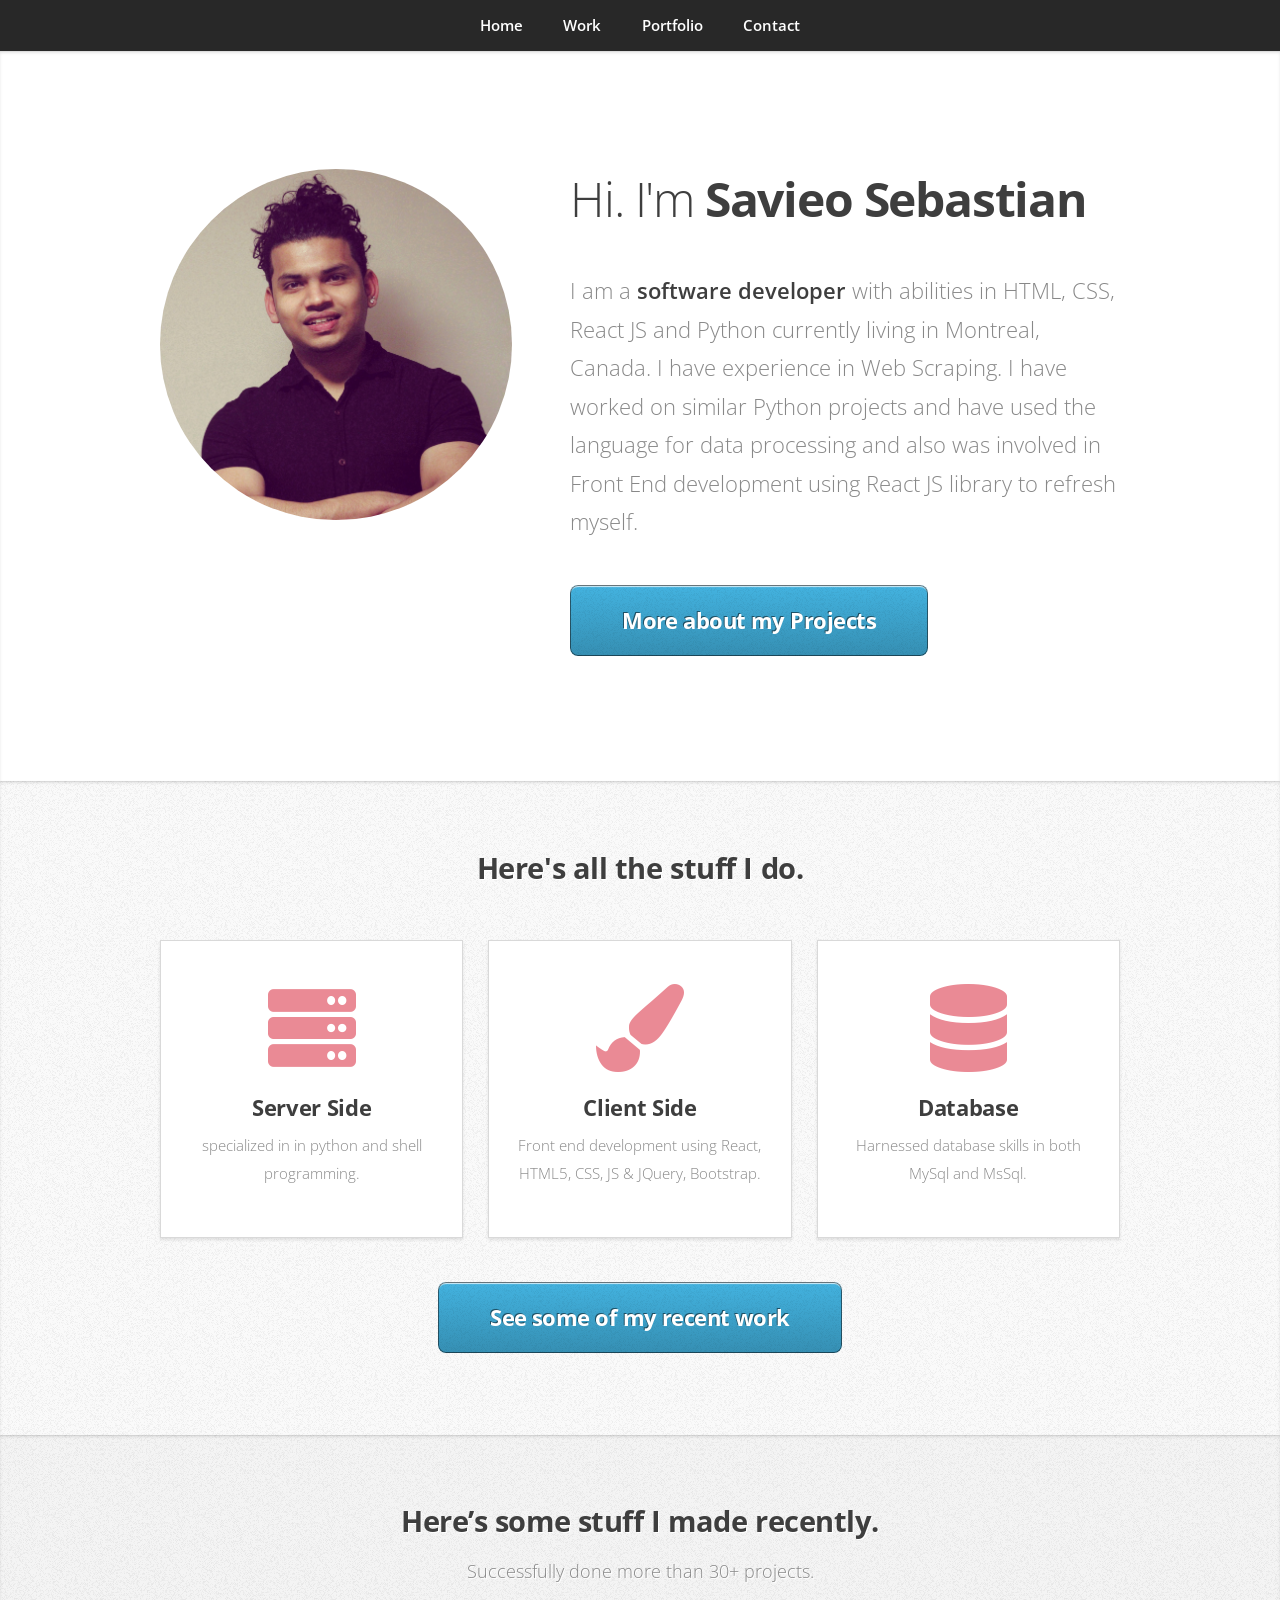
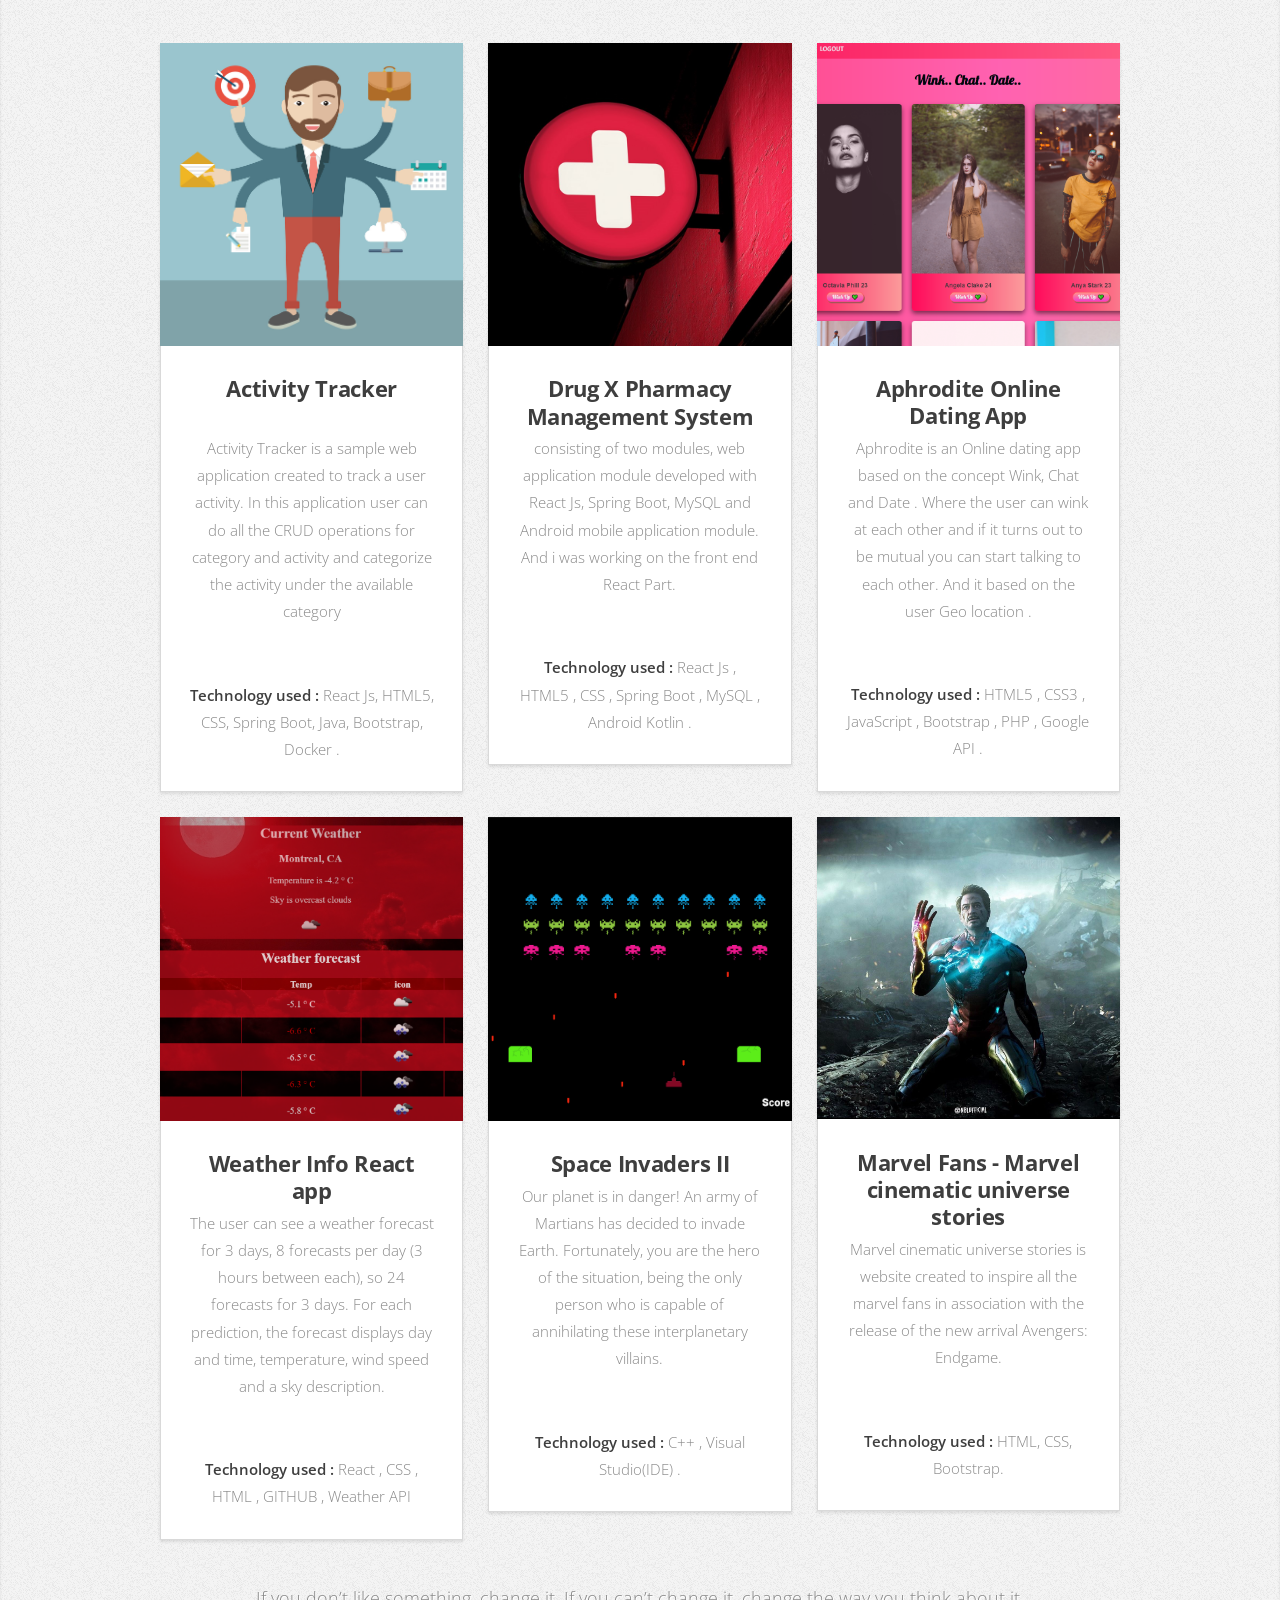
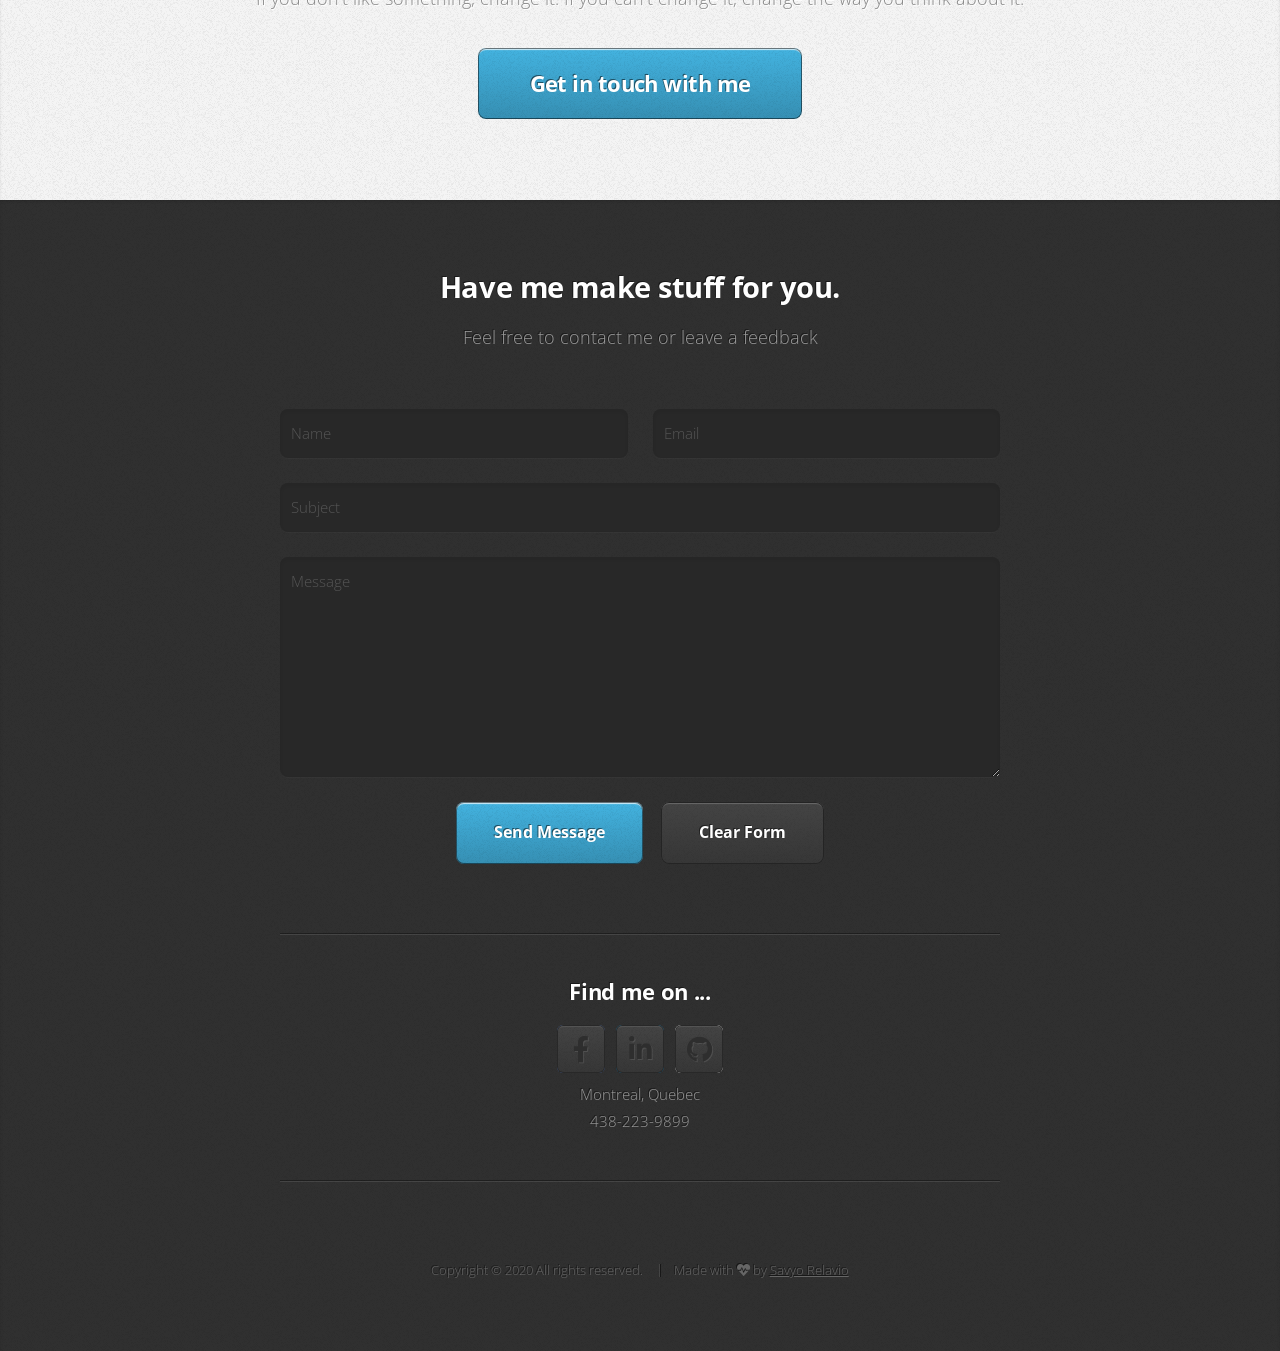
==== index.html @ 36ba7f73 "updated git urls" ====
<!DOCTYPE HTML>
<!--
	Miniport by HTML5 UP
	html5up.net | @ajlkn
	Free for personal and commercial use under the CCA 3.0 license (html5up.net/license)
-->
<html>

<head>
	<title>Savieo Sebastian</title>
	<meta charset="utf-8" />
	<meta name="viewport" content="width=device-width, initial-scale=1, user-scalable=no" />
	<link rel="stylesheet" href="assets/css/main.css" />
</head>

<body class="is-preload">

	<!-- Nav -->
	<nav id="nav">
		<ul class="container">
			<li><a href="#top">Home</a></li>
			<li><a href="#work">Work</a></li>
			<li><a href="#portfolio">Portfolio</a></li>
			<li><a href="#contact">Contact</a></li>
		</ul>
	</nav>

	<!-- Home -->
	<article id="top" class="wrapper style1">
		<div class="container">
			<div class="row">
				<div class="col-4 col-5-large col-12-medium">
					<span class="image fit"><img src="images/pic001.jpg" alt="" /></span>
				</div>
				<div class="col-8 col-7-large col-12-medium">
					<header>
						<h1>Hi. I'm <a href="https://www.linkedin.com/in/savieo-sebastian/"><strong>Savieo
									Sebastian</strong></a></h1>
					</header>
					<p>I am a <strong>software developer </strong>with abilities in HTML, CSS, React JS and Python
						currently living in Montreal, Canada.
						I have experience in Web Scraping. I have worked on similar Python projects and have used the
						language for data processing and also was involved in Front End development using React JS
						library to refresh myself.</p>
					<a href="#work" class="button large scrolly">More about my Projects</a>
				</div>
			</div>
		</div>
	</article>

	<!-- Work -->
	<article id="work" class="wrapper style2">
		<div class="container">
			<header>
				<h2>Here's all the stuff I do.</h2>
				<!-- <p>The secret of success is to know something that nobody else knows</p> -->
			</header>
			<div class="row aln-center">
				<div class="col-4 col-6-medium col-12-small">
					<section class="box style1">
						<span class="icon solid featured fa-server"></span>
						<h3>Server Side</h3>
						<p>specialized in in python and shell programming.</p>
					</section>
				</div>
				<div class="col-4 col-6-medium col-12-small">
					<section class="box style1">
						<span class="icon solid featured fa-paint-brush"></span>
						<h3>Client Side</h3>
						<p>Front end development using React, HTML5, CSS, JS & JQuery, Bootstrap.</p>
					</section>
				</div>
				<div class="col-4 col-6-medium col-12-small">
					<section class="box style1">
						<span class="icon solid featured fa-database"></span>
						<h3>Database</h3>
						<p>Harnessed database skills in both MySql and MsSql. </p>
					</section>
				</div>
			</div>
			<footer>
				<p></p>
				<a href="#portfolio" class="button large scrolly">See some of my recent work</a>
			</footer>
		</div>
	</article>

	<!-- Portfolio -->
	<article id="portfolio" class="wrapper style3">
		<div class="container">
			<header>
				<h2>Here’s some stuff I made recently.</h2>
				<p>Successfully done more than 30+ projects.</p>
			</header>
			<div class="row">
				<div class="col-4 col-6-medium col-12-small">
					<article class="box style2">
						<a href="https://github.com/savieo/Activity-Tracker" target="_blank" class="image featured"><img src="images/activity_tracker.jpg" alt="" /></a>
						<h3><a href="https://github.com/savieo/Activity-Tracker" target="_blank">Activity Tracker</a></h3><br>
						<p>Activity Tracker is a sample web application created to track a user activity. In this
							application user can do all the CRUD operations for category and activity and categorize the
							activity under the available category<br></p>
						<br>
						<strong>Technology used : </strong>React Js, HTML5, CSS, Spring Boot, Java, Bootstrap, Docker .<br>
						
					
					</article>
				</div>
				<div class="col-4 col-6-medium col-12-small">
					<article class="box style2">
						<a href="https://github.com/savieo/Drug-X-Pharmacy-Management-System"
							target="_blank" class="image featured"><img src="images/Home.jpg" alt="" /></a>
						<h3><a href="https://github.com/savieo/Drug-X-Pharmacy-Management-System"
								target="_blank">Drug X Pharmacy Management System</a></h3>
						<p>consisting of two modules, web application module developed with React Js, Spring Boot, MySQL
							and Android mobile application module. And i was working on the front end React Part.</p>
							<br>
						<strong>Technology used : </strong>React Js , HTML5 , CSS , Spring Boot , MySQL , Android Kotlin .
					</article>
				</div>
				<div class="col-4 col-6-medium col-12-small">
					<article class="box style2">
						<a href="https://github.com/savieo/Aphrodite-Online-Dating-App" target="_blank"
							class="image featured"><img src="images/aphrodite.PNG" alt="" /></a>
						<h3><a href="https://github.com/savieo/Aphrodite-Online-Dating-App"
								target="_blank">Aphrodite Online Dating App</a></h3>
						<p>Aphrodite is an Online dating app based on the concept Wink, Chat and Date . Where the user
							can wink at each other and if it turns out to be mutual you can start talking to each other.
							And it based on the user Geo location .</p>
							<br>
						<strong>Technology used : </strong> HTML5 , CSS3 , JavaScript , Bootstrap , PHP , Google API .
					</article>
				</div>
				<div class="col-4 col-6-medium col-12-small">
					<article class="box style2">
						<a href="https://github.com/savieo/Weather-Info-App-React" target="_blank" class="image featured"><img src="images/propic.png" alt="" /></a>
						<h3><a href="https://github.com/savieo/Weather-Info-App-React" target="_blank">Weather Info React app</a></h3>
						<p>The user can see a weather forecast for 3 days, 8 forecasts per day (3 hours between each),
							so 24 forecasts for 3 days. For each prediction, the forecast displays day and time,
							temperature, wind speed and a sky description.</p>
							<br>
						<strong>Technology used : </strong>React , CSS , HTML , GITHUB , Weather API
					</article>
				</div>
				<div class="col-4 col-6-medium col-12-small">
					<article class="box style2">
						<a href="https://github.com/savieo/Space_Invaders_2" target="_blank" class="image featured"><img
								src="images/SIShot.png" alt="" /></a>
						<h3><a href="https://github.com/savieo/Space_Invaders_2" target="_blank">Space Invaders II</a>
						</h3>
						<p>Our planet is in danger! An army of Martians has decided to invade Earth. Fortunately, you
							are the hero of the situation, being the only person who is capable of annihilating these
							interplanetary villains.</p>
							<br>
						<strong>Technology used : </strong>C++ , Visual Studio(IDE) .
					</article>
				</div>
				<div class="col-4 col-6-medium col-12-small">
					<article class="box style2">
						<a href="https://savieo.github.io/marvel_avengers_fanpage/" target="_blank" class="image featured"><img src="images/ironman.jpeg" alt="" /></a>
						<h3><a href="https://github.com/savieo/marvel_avengers_fanpage" target="_blank">Marvel Fans - Marvel cinematic universe stories</a></h3>
						<p>Marvel cinematic universe stories is website created to inspire all the marvel fans in
							association with the release of the new arrival Avengers: Endgame.</p>
							<br>
						<strong>Technology used : </strong>HTML, CSS, Bootstrap.
					</article>
				</div>
			</div>
			<footer>
				<p>If you don’t like something, change it. If you can’t change it, change the way you think about it.
				</p>
				<a href="#contact" class="button large scrolly">Get in touch with me</a>
			</footer>
		</div>
	</article>

	<!-- Contact -->
	<article id="contact" class="wrapper style4">
		<div class="container medium">
			<header>
				<h2>Have me make stuff for you.</h2>
				<p>Feel free to contact me or leave a feedback</p>
			</header>
			<div class="row">
				<div class="col-12">
					<form method="post" action="mailto:savieoseb@gmail.com">
						<div class="row">
							<div class="col-6 col-12-small">
								<input type="text" name="name" id="name" placeholder="Name" />
							</div>
							<div class="col-6 col-12-small">
								<input type="text" name="email" id="email" placeholder="Email" />
							</div>
							<div class="col-12">
								<input type="text" name="subject" id="subject" placeholder="Subject" />
							</div>
							<div class="col-12">
								<textarea name="message" id="message" placeholder="Message"></textarea>
							</div>
							<div class="col-12">
								<ul class="actions">
									<li><input type="submit" value="Send Message"  /></li>
									<li><input type="reset" value="Clear Form" class="alt" /></li>
								</ul>
							</div>
						</div>
					</form>
				</div>
				<div class="col-12">
					<hr />
					<h3>Find me on ...</h3>
					<ul class="social">

						<li><a href="https://www.facebook.com/manofsteel95" class="icon brands fa-facebook-f"><span
									class="label">Facebook</span></a></li>
						<li><a href="https://www.linkedin.com/in/savieo-sebastian/"
								class="icon brands fa-linkedin-in"><span class="label">LinkedIn</span></a></li>

						<li><a href="https://github.com/savieo" class="icon brands fa-github"><span
									class="label">Github</span></a></li>
						<!--
								<li><a href="#" class="icon solid fa-rss"><span>RSS</span></a></li>
								<li><a href="#" class="icon brands fa-instagram"><span>Instagram</span></a></li>
								<li><a href="#" class="icon brands fa-foursquare"><span>Foursquare</span></a></li>
								<li><a href="#" class="icon brands fa-skype"><span>Skype</span></a></li>
								<li><a href="#" class="icon brands fa-soundcloud"><span>Soundcloud</span></a></li>
								<li><a href="#" class="icon brands fa-youtube"><span>YouTube</span></a></li>
								<li><a href="#" class="icon brands fa-blogger"><span>Blogger</span></a></li>
								<li><a href="#" class="icon brands fa-flickr"><span>Flickr</span></a></li>
								<li><a href="#" class="icon brands fa-vimeo"><span>Vimeo</span></a></li>
								-->
					</ul>
					<p>Montreal, Quebec <br> 438-223-9899</p>
					<hr />
				</div>
			</div>
			<footer>
				<ul id="copyright">
					<li>Copyright &copy; 2020 All rights reserved.</li>
					<li>Made with <i class="fa fa-heartbeat" aria-hidden="true"></i> by <a
							href="https://www.facebook.com/manofsteel95/" target="_blank"> Savyo Relavio</a></li>
				</ul>
			</footer>
		</div>
	</article>

	<!-- Scripts -->
	<script src="assets/js/jquery.min.js"></script>
	<script src="assets/js/jquery.scrolly.min.js"></script>
	<script src="assets/js/browser.min.js"></script>
	<script src="assets/js/breakpoints.min.js"></script>
	<script src="assets/js/util.js"></script>
	<script src="assets/js/main.js"></script>

</body>

</html>
---- assets/css/main.css ----
@import url("https://fonts.googleapis.com/css?family=Open+Sans:300,300italic,600,600italic,700");
@import url("fontawesome-all.min.css");

/*
	Miniport by HTML5 UP
	html5up.net | @ajlkn
	Free for personal and commercial use under the CCA 3.0 license (html5up.net/license)
*/

html, body, div, span, applet, object,
iframe, h1, h2, h3, h4, h5, h6, p, blockquote,
pre, a, abbr, acronym, address, big, cite,
code, del, dfn, em, img, ins, kbd, q, s, samp,
small, strike, strong, sub, sup, tt, var, b,
u, i, center, dl, dt, dd, ol, ul, li, fieldset,
form, label, legend, table, caption, tbody,
tfoot, thead, tr, th, td, article, aside,
canvas, details, embed, figure, figcaption,
footer, header, hgroup, menu, nav, output, ruby,
section, summary, time, mark, audio, video {
	margin: 0;
	padding: 0;
	border: 0;
	font-size: 100%;
	font: inherit;
	vertical-align: baseline;}

article, aside, details, figcaption, figure,
footer, header, hgroup, menu, nav, section {
	display: block;}

body {
	line-height: 1;
}

ol, ul {
	list-style: none;
}

blockquote, q {
	quotes: none;
}

	blockquote:before, blockquote:after, q:before, q:after {
		content: '';
		content: none;
	}

table {
	border-collapse: collapse;
	border-spacing: 0;
}

body {
	-webkit-text-size-adjust: none;
}

mark {
	background-color: transparent;
	color: inherit;
}

input::-moz-focus-inner {
	border: 0;
	padding: 0;
}

input, select, textarea {
	-moz-appearance: none;
	-webkit-appearance: none;
	-ms-appearance: none;
	appearance: none;
}

/* Basic */

	html {
		box-sizing: border-box;
	}

	*, *:before, *:after {
		box-sizing: inherit;
	}

	body {
		padding-top: 3.5em;
	}

		body.is-preload *, body.is-preload *:before, body.is-preload *:after {
			-moz-animation: none !important;
			-webkit-animation: none !important;
			-ms-animation: none !important;
			animation: none !important;
			-moz-transition: none !important;
			-webkit-transition: none !important;
			-ms-transition: none !important;
			transition: none !important;
		}

	body, input, textarea, select {
		font-family: 'Open Sans', sans-serif;
		line-height: 1.85em;
		color: #888;
		font-weight: 300;
		font-size: 13pt;
	}

	a {
		-moz-transition: color .2s ease-in-out;
		-webkit-transition: color .2s ease-in-out;
		-ms-transition: color .2s ease-in-out;
		transition: color .2s ease-in-out;
		color: #43B3E0;
		text-decoration: underline;
	}

		a:hover {
			color: #43bff0 !important;
		}

		a img {
			border: 0;
		}

	b, strong {
		font-weight: 600;
		color: #3e3e3e;
	}

	i, em {
		font-style: italic;
	}

	sub {
		position: relative;
		top: 0.5em;
		font-size: 0.8em;
	}

	sup {
		position: relative;
		top: -0.5em;
		font-size: 0.8em;
	}

	blockquote {
		border-left: solid 0.75em #eee;
		padding: 1em 0 1em 1.5em;
		font-style: italic;
	}

	h1, h2, h3, h4, h5, h6 {
		color: #3e3e3e;
		margin: 0 0 0.75em 0;
	}

	h1 a, h2 a, h3 a, h4 a, h5 a, h6 a {
		text-decoration: none;
		color: inherit;
	}

	h2, h3, h4, h5, h6 {
		font-weight: 700;
	}

	h1 {
		font-size: 3.25em;
		letter-spacing: -0.025em;
		font-weight: 300;
	}

		h1 strong {
			font-weight: 700;
		}

	h2 {
		font-size: 2em;
		letter-spacing: -0.015em;
	}

	h3 {
		font-size: 1.5em;
		letter-spacing: -0.015em;
	}

	em, i {
		font-style: italic;
	}

	br.clear {
		clear: both;
	}

	hr {
		border: 0;
		border-top: solid 1px #444;
		border-top-color: rgba(0, 0, 0, 0.35);
		box-shadow: 0px 1px 0px 0px rgba(255, 255, 255, 0.1);
		height: 1px;
		margin: 3em 0;
	}

	p, ul, ol, dl, table {
		margin-bottom: 2em;
	}

	header {
		margin: 0 0 3em 0;
	}

		header > p {
			font-size: 1.25em;
			margin: 0;
		}

	footer {
		margin: 3em 0 0 0;
	}

		footer > p {
			font-size: 1.25em;
		}

/* Container */

	.container {
		margin: 0 auto;
		max-width: calc(100% - 50px);
		width: 1200px;
	}

		.container.medium {
			width: 900px;
		}

		@media screen and (max-width: 1680px) {

			.container {
				width: 1200px;
			}

				.container.medium {
					width: 900px;
				}

		}

		@media screen and (max-width: 1280px) {

			.container {
				width: 960px;
			}

				.container.medium {
					width: 720px;
				}

		}

		@media screen and (max-width: 980px) {

			.container {
				width: 100%;
			}

				.container.medium {
					width: 75%;
				}

		}

		@media screen and (max-width: 736px) {

			.container {
				width: 100%;
				max-width: calc(100% - 30px);
			}

				.container.medium {
					width: 100%;
				}

		}

/* Row */

	.row {
		display: flex;
		flex-wrap: wrap;
		box-sizing: border-box;
		align-items: stretch;
	}

		.row > * {
			box-sizing: border-box;
		}

		.row.gtr-uniform > * > :last-child {
			margin-bottom: 0;
		}

		.row.aln-left {
			justify-content: flex-start;
		}

		.row.aln-center {
			justify-content: center;
		}

		.row.aln-right {
			justify-content: flex-end;
		}

		.row.aln-top {
			align-items: flex-start;
		}

		.row.aln-middle {
			align-items: center;
		}

		.row.aln-bottom {
			align-items: flex-end;
		}

		.row > .imp {
			order: -1;
		}

		.row > .col-1 {
			width: 8.33333%;
		}

		.row > .off-1 {
			margin-left: 8.33333%;
		}

		.row > .col-2 {
			width: 16.66667%;
		}

		.row > .off-2 {
			margin-left: 16.66667%;
		}

		.row > .col-3 {
			width: 25%;
		}

		.row > .off-3 {
			margin-left: 25%;
		}

		.row > .col-4 {
			width: 33.33333%;
		}

		.row > .off-4 {
			margin-left: 33.33333%;
		}

		.row > .col-5 {
			width: 41.66667%;
		}

		.row > .off-5 {
			margin-left: 41.66667%;
		}

		.row > .col-6 {
			width: 50%;
		}

		.row > .off-6 {
			margin-left: 50%;
		}

		.row > .col-7 {
			width: 58.33333%;
		}

		.row > .off-7 {
			margin-left: 58.33333%;
		}

		.row > .col-8 {
			width: 66.66667%;
		}

		.row > .off-8 {
			margin-left: 66.66667%;
		}

		.row > .col-9 {
			width: 75%;
		}

		.row > .off-9 {
			margin-left: 75%;
		}

		.row > .col-10 {
			width: 83.33333%;
		}

		.row > .off-10 {
			margin-left: 83.33333%;
		}

		.row > .col-11 {
			width: 91.66667%;
		}

		.row > .off-11 {
			margin-left: 91.66667%;
		}

		.row > .col-12 {
			width: 100%;
		}

		.row > .off-12 {
			margin-left: 100%;
		}

		.row.gtr-0 {
			margin-top: 0px;
			margin-left: 0px;
		}

			.row.gtr-0 > * {
				padding: 0px 0 0 0px;
			}

			.row.gtr-0.gtr-uniform {
				margin-top: 0px;
			}

				.row.gtr-0.gtr-uniform > * {
					padding-top: 0px;
				}

		.row.gtr-25 {
			margin-top: -6.25px;
			margin-left: -6.25px;
		}

			.row.gtr-25 > * {
				padding: 6.25px 0 0 6.25px;
			}

			.row.gtr-25.gtr-uniform {
				margin-top: -6.25px;
			}

				.row.gtr-25.gtr-uniform > * {
					padding-top: 6.25px;
				}

		.row.gtr-50 {
			margin-top: -12.5px;
			margin-left: -12.5px;
		}

			.row.gtr-50 > * {
				padding: 12.5px 0 0 12.5px;
			}

			.row.gtr-50.gtr-uniform {
				margin-top: -12.5px;
			}

				.row.gtr-50.gtr-uniform > * {
					padding-top: 12.5px;
				}

		.row {
			margin-top: -25px;
			margin-left: -25px;
		}

			.row > * {
				padding: 25px 0 0 25px;
			}

			.row.gtr-uniform {
				margin-top: -25px;
			}

				.row.gtr-uniform > * {
					padding-top: 25px;
				}

		.row.gtr-150 {
			margin-top: -37.5px;
			margin-left: -37.5px;
		}

			.row.gtr-150 > * {
				padding: 37.5px 0 0 37.5px;
			}

			.row.gtr-150.gtr-uniform {
				margin-top: -37.5px;
			}

				.row.gtr-150.gtr-uniform > * {
					padding-top: 37.5px;
				}

		.row.gtr-200 {
			margin-top: -50px;
			margin-left: -50px;
		}

			.row.gtr-200 > * {
				padding: 50px 0 0 50px;
			}

			.row.gtr-200.gtr-uniform {
				margin-top: -50px;
			}

				.row.gtr-200.gtr-uniform > * {
					padding-top: 50px;
				}

		@media screen and (max-width: 1680px) {

			.row {
				display: flex;
				flex-wrap: wrap;
				box-sizing: border-box;
				align-items: stretch;
			}

				.row > * {
					box-sizing: border-box;
				}

				.row.gtr-uniform > * > :last-child {
					margin-bottom: 0;
				}

				.row.aln-left {
					justify-content: flex-start;
				}

				.row.aln-center {
					justify-content: center;
				}

				.row.aln-right {
					justify-content: flex-end;
				}

				.row.aln-top {
					align-items: flex-start;
				}

				.row.aln-middle {
					align-items: center;
				}

				.row.aln-bottom {
					align-items: flex-end;
				}

				.row > .imp-xlarge {
					order: -1;
				}

				.row > .col-1-xlarge {
					width: 8.33333%;
				}

				.row > .off-1-xlarge {
					margin-left: 8.33333%;
				}

				.row > .col-2-xlarge {
					width: 16.66667%;
				}

				.row > .off-2-xlarge {
					margin-left: 16.66667%;
				}

				.row > .col-3-xlarge {
					width: 25%;
				}

				.row > .off-3-xlarge {
					margin-left: 25%;
				}

				.row > .col-4-xlarge {
					width: 33.33333%;
				}

				.row > .off-4-xlarge {
					margin-left: 33.33333%;
				}

				.row > .col-5-xlarge {
					width: 41.66667%;
				}

				.row > .off-5-xlarge {
					margin-left: 41.66667%;
				}

				.row > .col-6-xlarge {
					width: 50%;
				}

				.row > .off-6-xlarge {
					margin-left: 50%;
				}

				.row > .col-7-xlarge {
					width: 58.33333%;
				}

				.row > .off-7-xlarge {
					margin-left: 58.33333%;
				}

				.row > .col-8-xlarge {
					width: 66.66667%;
				}

				.row > .off-8-xlarge {
					margin-left: 66.66667%;
				}

				.row > .col-9-xlarge {
					width: 75%;
				}

				.row > .off-9-xlarge {
					margin-left: 75%;
				}

				.row > .col-10-xlarge {
					width: 83.33333%;
				}

				.row > .off-10-xlarge {
					margin-left: 83.33333%;
				}

				.row > .col-11-xlarge {
					width: 91.66667%;
				}

				.row > .off-11-xlarge {
					margin-left: 91.66667%;
				}

				.row > .col-12-xlarge {
					width: 100%;
				}

				.row > .off-12-xlarge {
					margin-left: 100%;
				}

				.row.gtr-0 {
					margin-top: 0px;
					margin-left: 0px;
				}

					.row.gtr-0 > * {
						padding: 0px 0 0 0px;
					}

					.row.gtr-0.gtr-uniform {
						margin-top: 0px;
					}

						.row.gtr-0.gtr-uniform > * {
							padding-top: 0px;
						}

				.row.gtr-25 {
					margin-top: -6.25px;
					margin-left: -6.25px;
				}

					.row.gtr-25 > * {
						padding: 6.25px 0 0 6.25px;
					}

					.row.gtr-25.gtr-uniform {
						margin-top: -6.25px;
					}

						.row.gtr-25.gtr-uniform > * {
							padding-top: 6.25px;
						}

				.row.gtr-50 {
					margin-top: -12.5px;
					margin-left: -12.5px;
				}

					.row.gtr-50 > * {
						padding: 12.5px 0 0 12.5px;
					}

					.row.gtr-50.gtr-uniform {
						margin-top: -12.5px;
					}

						.row.gtr-50.gtr-uniform > * {
							padding-top: 12.5px;
						}

				.row {
					margin-top: -25px;
					margin-left: -25px;
				}

					.row > * {
						padding: 25px 0 0 25px;
					}

					.row.gtr-uniform {
						margin-top: -25px;
					}

						.row.gtr-uniform > * {
							padding-top: 25px;
						}

				.row.gtr-150 {
					margin-top: -37.5px;
					margin-left: -37.5px;
				}

					.row.gtr-150 > * {
						padding: 37.5px 0 0 37.5px;
					}

					.row.gtr-150.gtr-uniform {
						margin-top: -37.5px;
					}

						.row.gtr-150.gtr-uniform > * {
							padding-top: 37.5px;
						}

				.row.gtr-200 {
					margin-top: -50px;
					margin-left: -50px;
				}

					.row.gtr-200 > * {
						padding: 50px 0 0 50px;
					}

					.row.gtr-200.gtr-uniform {
						margin-top: -50px;
					}

						.row.gtr-200.gtr-uniform > * {
							padding-top: 50px;
						}

		}

		@media screen and (max-width: 1280px) {

			.row {
				display: flex;
				flex-wrap: wrap;
				box-sizing: border-box;
				align-items: stretch;
			}

				.row > * {
					box-sizing: border-box;
				}

				.row.gtr-uniform > * > :last-child {
					margin-bottom: 0;
				}

				.row.aln-left {
					justify-content: flex-start;
				}

				.row.aln-center {
					justify-content: center;
				}

				.row.aln-right {
					justify-content: flex-end;
				}

				.row.aln-top {
					align-items: flex-start;
				}

				.row.aln-middle {
					align-items: center;
				}

				.row.aln-bottom {
					align-items: flex-end;
				}

				.row > .imp-large {
					order: -1;
				}

				.row > .col-1-large {
					width: 8.33333%;
				}

				.row > .off-1-large {
					margin-left: 8.33333%;
				}

				.row > .col-2-large {
					width: 16.66667%;
				}

				.row > .off-2-large {
					margin-left: 16.66667%;
				}

				.row > .col-3-large {
					width: 25%;
				}

				.row > .off-3-large {
					margin-left: 25%;
				}

				.row > .col-4-large {
					width: 33.33333%;
				}

				.row > .off-4-large {
					margin-left: 33.33333%;
				}

				.row > .col-5-large {
					width: 41.66667%;
				}

				.row > .off-5-large {
					margin-left: 41.66667%;
				}

				.row > .col-6-large {
					width: 50%;
				}

				.row > .off-6-large {
					margin-left: 50%;
				}

				.row > .col-7-large {
					width: 58.33333%;
				}

				.row > .off-7-large {
					margin-left: 58.33333%;
				}

				.row > .col-8-large {
					width: 66.66667%;
				}

				.row > .off-8-large {
					margin-left: 66.66667%;
				}

				.row > .col-9-large {
					width: 75%;
				}

				.row > .off-9-large {
					margin-left: 75%;
				}

				.row > .col-10-large {
					width: 83.33333%;
				}

				.row > .off-10-large {
					margin-left: 83.33333%;
				}

				.row > .col-11-large {
					width: 91.66667%;
				}

				.row > .off-11-large {
					margin-left: 91.66667%;
				}

				.row > .col-12-large {
					width: 100%;
				}

				.row > .off-12-large {
					margin-left: 100%;
				}

				.row.gtr-0 {
					margin-top: 0px;
					margin-left: 0px;
				}

					.row.gtr-0 > * {
						padding: 0px 0 0 0px;
					}

					.row.gtr-0.gtr-uniform {
						margin-top: 0px;
					}

						.row.gtr-0.gtr-uniform > * {
							padding-top: 0px;
						}

				.row.gtr-25 {
					margin-top: -6.25px;
					margin-left: -6.25px;
				}

					.row.gtr-25 > * {
						padding: 6.25px 0 0 6.25px;
					}

					.row.gtr-25.gtr-uniform {
						margin-top: -6.25px;
					}

						.row.gtr-25.gtr-uniform > * {
							padding-top: 6.25px;
						}

				.row.gtr-50 {
					margin-top: -12.5px;
					margin-left: -12.5px;
				}

					.row.gtr-50 > * {
						padding: 12.5px 0 0 12.5px;
					}

					.row.gtr-50.gtr-uniform {
						margin-top: -12.5px;
					}

						.row.gtr-50.gtr-uniform > * {
							padding-top: 12.5px;
						}

				.row {
					margin-top: -25px;
					margin-left: -25px;
				}

					.row > * {
						padding: 25px 0 0 25px;
					}

					.row.gtr-uniform {
						margin-top: -25px;
					}

						.row.gtr-uniform > * {
							padding-top: 25px;
						}

				.row.gtr-150 {
					margin-top: -37.5px;
					margin-left: -37.5px;
				}

					.row.gtr-150 > * {
						padding: 37.5px 0 0 37.5px;
					}

					.row.gtr-150.gtr-uniform {
						margin-top: -37.5px;
					}

						.row.gtr-150.gtr-uniform > * {
							padding-top: 37.5px;
						}

				.row.gtr-200 {
					margin-top: -50px;
					margin-left: -50px;
				}

					.row.gtr-200 > * {
						padding: 50px 0 0 50px;
					}

					.row.gtr-200.gtr-uniform {
						margin-top: -50px;
					}

						.row.gtr-200.gtr-uniform > * {
							padding-top: 50px;
						}

		}

		@media screen and (max-width: 980px) {

			.row {
				display: flex;
				flex-wrap: wrap;
				box-sizing: border-box;
				align-items: stretch;
			}

				.row > * {
					box-sizing: border-box;
				}

				.row.gtr-uniform > * > :last-child {
					margin-bottom: 0;
				}

				.row.aln-left {
					justify-content: flex-start;
				}

				.row.aln-center {
					justify-content: center;
				}

				.row.aln-right {
					justify-content: flex-end;
				}

				.row.aln-top {
					align-items: flex-start;
				}

				.row.aln-middle {
					align-items: center;
				}

				.row.aln-bottom {
					align-items: flex-end;
				}

				.row > .imp-medium {
					order: -1;
				}

				.row > .col-1-medium {
					width: 8.33333%;
				}

				.row > .off-1-medium {
					margin-left: 8.33333%;
				}

				.row > .col-2-medium {
					width: 16.66667%;
				}

				.row > .off-2-medium {
					margin-left: 16.66667%;
				}

				.row > .col-3-medium {
					width: 25%;
				}

				.row > .off-3-medium {
					margin-left: 25%;
				}

				.row > .col-4-medium {
					width: 33.33333%;
				}

				.row > .off-4-medium {
					margin-left: 33.33333%;
				}

				.row > .col-5-medium {
					width: 41.66667%;
				}

				.row > .off-5-medium {
					margin-left: 41.66667%;
				}

				.row > .col-6-medium {
					width: 50%;
				}

				.row > .off-6-medium {
					margin-left: 50%;
				}

				.row > .col-7-medium {
					width: 58.33333%;
				}

				.row > .off-7-medium {
					margin-left: 58.33333%;
				}

				.row > .col-8-medium {
					width: 66.66667%;
				}

				.row > .off-8-medium {
					margin-left: 66.66667%;
				}

				.row > .col-9-medium {
					width: 75%;
				}

				.row > .off-9-medium {
					margin-left: 75%;
				}

				.row > .col-10-medium {
					width: 83.33333%;
				}

				.row > .off-10-medium {
					margin-left: 83.33333%;
				}

				.row > .col-11-medium {
					width: 91.66667%;
				}

				.row > .off-11-medium {
					margin-left: 91.66667%;
				}

				.row > .col-12-medium {
					width: 100%;
				}

				.row > .off-12-medium {
					margin-left: 100%;
				}

				.row.gtr-0 {
					margin-top: 0px;
					margin-left: 0px;
				}

					.row.gtr-0 > * {
						padding: 0px 0 0 0px;
					}

					.row.gtr-0.gtr-uniform {
						margin-top: 0px;
					}

						.row.gtr-0.gtr-uniform > * {
							padding-top: 0px;
						}

				.row.gtr-25 {
					margin-top: -6.25px;
					margin-left: -6.25px;
				}

					.row.gtr-25 > * {
						padding: 6.25px 0 0 6.25px;
					}

					.row.gtr-25.gtr-uniform {
						margin-top: -6.25px;
					}

						.row.gtr-25.gtr-uniform > * {
							padding-top: 6.25px;
						}

				.row.gtr-50 {
					margin-top: -12.5px;
					margin-left: -12.5px;
				}

					.row.gtr-50 > * {
						padding: 12.5px 0 0 12.5px;
					}

					.row.gtr-50.gtr-uniform {
						margin-top: -12.5px;
					}

						.row.gtr-50.gtr-uniform > * {
							padding-top: 12.5px;
						}

				.row {
					margin-top: -25px;
					margin-left: -25px;
				}

					.row > * {
						padding: 25px 0 0 25px;
					}

					.row.gtr-uniform {
						margin-top: -25px;
					}

						.row.gtr-uniform > * {
							padding-top: 25px;
						}

				.row.gtr-150 {
					margin-top: -37.5px;
					margin-left: -37.5px;
				}

					.row.gtr-150 > * {
						padding: 37.5px 0 0 37.5px;
					}

					.row.gtr-150.gtr-uniform {
						margin-top: -37.5px;
					}

						.row.gtr-150.gtr-uniform > * {
							padding-top: 37.5px;
						}

				.row.gtr-200 {
					margin-top: -50px;
					margin-left: -50px;
				}

					.row.gtr-200 > * {
						padding: 50px 0 0 50px;
					}

					.row.gtr-200.gtr-uniform {
						margin-top: -50px;
					}

						.row.gtr-200.gtr-uniform > * {
							padding-top: 50px;
						}

		}

		@media screen and (max-width: 736px) {

			.row {
				display: flex;
				flex-wrap: wrap;
				box-sizing: border-box;
				align-items: stretch;
			}

				.row > * {
					box-sizing: border-box;
				}

				.row.gtr-uniform > * > :last-child {
					margin-bottom: 0;
				}

				.row.aln-left {
					justify-content: flex-start;
				}

				.row.aln-center {
					justify-content: center;
				}

				.row.aln-right {
					justify-content: flex-end;
				}

				.row.aln-top {
					align-items: flex-start;
				}

				.row.aln-middle {
					align-items: center;
				}

				.row.aln-bottom {
					align-items: flex-end;
				}

				.row > .imp-small {
					order: -1;
				}

				.row > .col-1-small {
					width: 8.33333%;
				}

				.row > .off-1-small {
					margin-left: 8.33333%;
				}

				.row > .col-2-small {
					width: 16.66667%;
				}

				.row > .off-2-small {
					margin-left: 16.66667%;
				}

				.row > .col-3-small {
					width: 25%;
				}

				.row > .off-3-small {
					margin-left: 25%;
				}

				.row > .col-4-small {
					width: 33.33333%;
				}

				.row > .off-4-small {
					margin-left: 33.33333%;
				}

				.row > .col-5-small {
					width: 41.66667%;
				}

				.row > .off-5-small {
					margin-left: 41.66667%;
				}

				.row > .col-6-small {
					width: 50%;
				}

				.row > .off-6-small {
					margin-left: 50%;
				}

				.row > .col-7-small {
					width: 58.33333%;
				}

				.row > .off-7-small {
					margin-left: 58.33333%;
				}

				.row > .col-8-small {
					width: 66.66667%;
				}

				.row > .off-8-small {
					margin-left: 66.66667%;
				}

				.row > .col-9-small {
					width: 75%;
				}

				.row > .off-9-small {
					margin-left: 75%;
				}

				.row > .col-10-small {
					width: 83.33333%;
				}

				.row > .off-10-small {
					margin-left: 83.33333%;
				}

				.row > .col-11-small {
					width: 91.66667%;
				}

				.row > .off-11-small {
					margin-left: 91.66667%;
				}

				.row > .col-12-small {
					width: 100%;
				}

				.row > .off-12-small {
					margin-left: 100%;
				}

				.row.gtr-0 {
					margin-top: 0px;
					margin-left: 0px;
				}

					.row.gtr-0 > * {
						padding: 0px 0 0 0px;
					}

					.row.gtr-0.gtr-uniform {
						margin-top: 0px;
					}

						.row.gtr-0.gtr-uniform > * {
							padding-top: 0px;
						}

				.row.gtr-25 {
					margin-top: -3.75px;
					margin-left: -3.75px;
				}

					.row.gtr-25 > * {
						padding: 3.75px 0 0 3.75px;
					}

					.row.gtr-25.gtr-uniform {
						margin-top: -3.75px;
					}

						.row.gtr-25.gtr-uniform > * {
							padding-top: 3.75px;
						}

				.row.gtr-50 {
					margin-top: -7.5px;
					margin-left: -7.5px;
				}

					.row.gtr-50 > * {
						padding: 7.5px 0 0 7.5px;
					}

					.row.gtr-50.gtr-uniform {
						margin-top: -7.5px;
					}

						.row.gtr-50.gtr-uniform > * {
							padding-top: 7.5px;
						}

				.row {
					margin-top: -15px;
					margin-left: -15px;
				}

					.row > * {
						padding: 15px 0 0 15px;
					}

					.row.gtr-uniform {
						margin-top: -15px;
					}

						.row.gtr-uniform > * {
							padding-top: 15px;
						}

				.row.gtr-150 {
					margin-top: -22.5px;
					margin-left: -22.5px;
				}

					.row.gtr-150 > * {
						padding: 22.5px 0 0 22.5px;
					}

					.row.gtr-150.gtr-uniform {
						margin-top: -22.5px;
					}

						.row.gtr-150.gtr-uniform > * {
							padding-top: 22.5px;
						}

				.row.gtr-200 {
					margin-top: -30px;
					margin-left: -30px;
				}

					.row.gtr-200 > * {
						padding: 30px 0 0 30px;
					}

					.row.gtr-200.gtr-uniform {
						margin-top: -30px;
					}

						.row.gtr-200.gtr-uniform > * {
							padding-top: 30px;
						}

		}

/* Form */

	form label {
		color: #3e3e3e;
		font-weight: 700;
		display: block;
		margin: 0 0 0.5em 0;
	}

	form input[type=text],
	form input[type=email],
	form input[type=password],
	form select,
	form textarea {
		-moz-transition: background .2s ease-in-out, box-shadow .2s ease-in-out;
		-webkit-transition: background .2s ease-in-out, box-shadow .2s ease-in-out;
		-ms-transition: background .2s ease-in-out, box-shadow .2s ease-in-out;
		transition: background .2s ease-in-out, box-shadow .2s ease-in-out;
		-webkit-appearance: none;
		display: block;
		border: 0;
		padding: 0.75em;
		font-size: 1em;
		border-radius: 8px;
		border: solid 1px #ddd;
		background: #fff;
		color: #bbb;
		box-shadow: inset 0px 2px 3px 1px rgba(0, 0, 0, 0.05), 0px 1px 0px 0px rgba(255, 255, 255, 0.025);
		width: 100%;
	}

		form input[type=text]:focus,
		form input[type=email]:focus,
		form input[type=password]:focus,
		form select:focus,
		form textarea:focus {
			background: #fafafa;
			box-shadow: inset 0px 2px 5px 0px rgba(0, 0, 0, 0.05), 0px 1px 0px 0px rgba(255, 255, 255, 0.025), inset 0px 0px 2px 1px #43bff0;
		}

	form textarea {
		height: 15em;
	}

	form .actions:last-child {
		margin-bottom: 0;
	}

	form ::-webkit-input-placeholder {
		color: #555 !important;
	}

	form :-moz-placeholder {
		color: #555 !important;
	}

	form ::-moz-placeholder {
		color: #555 !important;
	}

	form :-ms-input-placeholder {
		color: #555 !important;
	}

	form ::-moz-focus-inner {
		border: 0;
	}

/* Tables */

	table {
		width: 100%;
	}

		table.default {
			width: 100%;
		}

			table.default tr {
				border-top: solid 1px #eee;
			}

				table.default tr:first-child {
					border-top: 0;
				}

			table.default td {
				padding: 0.5em 1em 0.5em 1em;
			}

			table.default th {
				text-align: left;
				padding: 0.5em 1em 0.5em 1em;
				font-weight: 600;
				margin: 0 0 1em 0;
			}

			table.default thead {
				background: #4f4f4f;
				color: #fff;
			}

/* Section/Article */

	section, article {
		margin-bottom: 3em;
	}

	section > :last-child,
	article > :last-child,
	section:last-child,
	article:last-child {
		margin-bottom: 0;
	}

/* Image */

	.image {
		display: inline-block;
		position: relative;
	}

		.image img {
			display: block;
			width: 100%;
		}

		.image.fit {
			display: block;
			width: 100%;
		}

		.image.featured {
			display: block;
			width: 100%;
			margin: 0 0 2em 0;
		}

		.image.left {
			float: left;
			margin: 0 2em 2em 0;
		}

		.image.centered {
			display: block;
			margin: 0 0 2em 0;
		}

			.image.centered img {
				margin: 0 auto;
				width: auto;
			}

/* Button */

	input[type="button"],
	input[type="submit"],
	input[type="reset"],
	button,
	.button {
		background-image: url("images/bg.png"), -moz-linear-gradient(top, rgba(0, 0, 0, 0), rgba(0, 0, 0, 0.2));
		background-image: url("images/bg.png"), -webkit-linear-gradient(top, rgba(0, 0, 0, 0), rgba(0, 0, 0, 0.2));
		background-image: url("images/bg.png"), -ms-linear-gradient(top, rgba(0, 0, 0, 0), rgba(0, 0, 0, 0.2));
		background-image: url("images/bg.png"), linear-gradient(top, rgba(0, 0, 0, 0), rgba(0, 0, 0, 0.2));
		-moz-transition: background-color .2s ease-in-out;
		-webkit-transition: background-color .2s ease-in-out;
		-ms-transition: background-color .2s ease-in-out;
		transition: background-color .2s ease-in-out;
		-webkit-appearance: none;
		position: relative;
		display: inline-block;
		color: #fff !important;
		text-decoration: none;
		font-weight: 700;
		border: 0;
		outline: 0;
		cursor: pointer;
		border-radius: 8px;
		text-shadow: -1px -1px 0.5px rgba(0, 0, 0, 0.5);
		overflow: hidden;
		box-shadow: inset 0px 0px 0px 1px rgba(0, 0, 0, 0.5), inset 0px 2px 1px 0px rgba(255, 255, 255, 0.75);
		background-color: #43B3E0;
		padding: 1em 2.35em 1em 2.35em;
		font-size: 1.1em;
		max-width: 24em;
	}

		input[type="button"]:hover,
		input[type="submit"]:hover,
		input[type="reset"]:hover,
		button:hover,
		.button:hover {
			background-color: #43bff0;
			color: #fff !important;
		}

		input[type="button"]:active,
		input[type="submit"]:active,
		input[type="reset"]:active,
		button:active,
		.button:active {
			background-color: #3BA8D3;
			top: 1px;
		}

		input[type="button"].large,
		input[type="submit"].large,
		input[type="reset"].large,
		button.large,
		.button.large {
			font-size: 1.5em;
			letter-spacing: -0.025em;
		}

		input[type="button"].alt,
		input[type="submit"].alt,
		input[type="reset"].alt,
		button.alt,
		.button.alt {
			background-color: #444;
			box-shadow: inset 0px 0px 0px 1px #242424, inset 0px 2px 1px 0px rgba(255, 255, 255, 0.2);
		}

			input[type="button"].alt:hover,
			input[type="submit"].alt:hover,
			input[type="reset"].alt:hover,
			button.alt:hover,
			.button.alt:hover {
				background-color: #4f4f4f;
				color: #fff !important;
			}

			input[type="button"].alt:active,
			input[type="submit"].alt:active,
			input[type="reset"].alt:active,
			button.alt:active,
			.button.alt:active {
				background-color: #3f3f3f;
			}

/* List */

	ul {
		list-style: disc;
		padding-left: 1em;
	}

		ul li {
			padding-left: 0.5em;
		}

	ol {
		list-style: decimal;
		padding-left: 1.25em;
	}

		ol li {
			padding-left: 0.25em;
		}

/* Social */

	ul.social {
		cursor: default;
		margin: 0;
		list-style: none;
		padding-left: 0;
	}

		ul.social li {
			position: relative;
			display: inline-block;
			margin: 0.25em;
			top: 0;
			padding-left: 0;
		}

			ul.social li a {
				-moz-transition: top .2s ease-in-out;
				-webkit-transition: top .2s ease-in-out;
				-ms-transition: top .2s ease-in-out;
				transition: top .2s ease-in-out;
				display: block;
				width: 48px;
				height: 48px;
				border-radius: 6px;
				top: 0;
				position: relative;
			}

				ul.social li a:before {
					background-image: url("images/bg.png"), -moz-linear-gradient(top, rgba(0, 0, 0, 0), rgba(0, 0, 0, 0.2));
					background-image: url("images/bg.png"), -webkit-linear-gradient(top, rgba(0, 0, 0, 0), rgba(0, 0, 0, 0.2));
					background-image: url("images/bg.png"), -ms-linear-gradient(top, rgba(0, 0, 0, 0), rgba(0, 0, 0, 0.2));
					background-image: url("images/bg.png"), linear-gradient(top, rgba(0, 0, 0, 0), rgba(0, 0, 0, 0.2));
					-moz-transition: background-color .2s ease-in-out;
					-webkit-transition: background-color .2s ease-in-out;
					-ms-transition: background-color .2s ease-in-out;
					transition: background-color .2s ease-in-out;
					background-color: #444;
					border-radius: 6px;
					box-shadow: inset 0px 0px 0px 1px #282828, inset 0px 2px 1px 0px rgba(255, 255, 255, 0.1);
					color: #2E2E2E !important;
					display: block;
					font-size: 26px;
					height: 48px;
					line-height: 48px;
					text-align: center;
					outline: 0;
					overflow: hidden;
					text-shadow: 1px 1px 0px rgba(255, 255, 255, 0.1);
					width: 48px;
				}

				ul.social li a.fa-twitter {
					background-color: #2DAAE4;
				}

				ul.social li a.fa-facebook-f {
					background-color: #3C5A98;
				}

				ul.social li a.fa-dribbble {
					background-color: #C4376B;
				}

				ul.social li a.fa-linkedin-in {
					background-color: #006599;
				}

				ul.social li a.fa-tumblr {
					background-color: #51718A;
				}

				ul.social li a.fa-google-plus {
					background-color: #DA2713;
				}

				ul.social li a.fa-github {
					background-color: #FAFAFA;
				}

				ul.social li a.fa-rss {
					background-color: #F2600B;
				}

				ul.social li a.fa-instagram {
					background-color: #E0D7C8;
				}

				ul.social li a.fa-foursquare {
					background-color: #39A3D4;
				}

				ul.social li a.fa-skype {
					background-color: #10BEF1;
				}

				ul.social li a.fa-soundcloud {
					background-color: #FE5419;
				}

				ul.social li a.fa-youtube {
					background-color: #BF2E25;
				}

				ul.social li a.fa-blogger {
					background-color: #FF6501;
				}

				ul.social li a.fa-flickr {
					background-color: #0062DB;
				}

				ul.social li a.fa-vimeo {
					background-color: #4C8AB0;
				}

				ul.social li a:hover {
					top: -5px;
				}

					ul.social li a:hover:before {
						background-color: transparent;
					}

/* Actions */

	ul.actions {
		list-style: none;
		padding-left: 0;
	}

		ul.actions li {
			display: inline-block;
			margin: 0 0 0 1em;
			padding-left: 0;
		}

			ul.actions li:first-child {
				margin-left: 0;
			}

/* Box */

	.box {
		background: #fff;
		box-shadow: inset 0px 0px 0px 1px rgba(0, 0, 0, 0.15), 0px 2px 3px 0px rgba(0, 0, 0, 0.1);
		text-align: center;
		padding: 2em;
	}

		.box.style1 {
			padding: 3em 2em 3.5em 2em;
		}

			.box.style1 h3 {
				margin-bottom: 0.5em;
			}

		.box.style2 h3 {
			margin-bottom: 0.25em;
		}

		.box.style2 .image {
			position: relative;
			left: 2em;
			top: 2em;
			margin: -4em 0 4em -4em;
			width: auto;
		}

/* Icons */

	.icon {
		text-decoration: none;
		text-decoration: none;
	}

		.icon:before {
			-moz-osx-font-smoothing: grayscale;
			-webkit-font-smoothing: antialiased;
			display: inline-block;
			font-style: normal;
			font-variant: normal;
			text-rendering: auto;
			line-height: 1;
			text-transform: none !important;
			font-family: 'Font Awesome 5 Free';
			font-weight: 400;
		}

		.icon:before {
			font-size: 1.25em;
		}

		.icon > .label {
			display: none;
		}

		.icon.solid:before {
			font-weight: 900;
		}

		.icon.brands:before {
			font-family: 'Font Awesome 5 Brands';
		}

		.icon.featured {
			color: #EA8A95;
			display: block;
			margin: 0 0 1.5em 0;
			cursor: default;
		}

			.icon.featured:before {
				font-size: 6em;
			}

/* Wrappers */

	.wrapper {
		background-image: url("images/bg.png");
		box-shadow: inset 0px 1px 0px 0px rgba(0, 0, 0, 0.05), inset 0px 2px 3px 0px rgba(0, 0, 0, 0.1);
		padding: 8em 0 8em 0;
		text-align: center;
	}

		.wrapper.style1 {
			background-image: none;
			background-color: #fff;
		}

		.wrapper.style2 {
			background-color: #fafafa;
			text-shadow: 1px 1px 0px #fff;
		}

		.wrapper.style3 {
			background-color: #f4f4f4;
			text-shadow: 1px 1px 0px #fff;
		}

		.wrapper.style4 {
			background-color: #303030;
			color: #999;
			text-shadow: -1px -1px 0px #181818;
		}

			.wrapper.style4 h1, .wrapper.style4 h2, .wrapper.style4 h3, .wrapper.style4 h4, .wrapper.style4 h5, .wrapper.style4 h6 {
				color: #fff;
			}

			.wrapper.style4 form input[type=text],
			.wrapper.style4 form input[type=password],
			.wrapper.style4 form select,
			.wrapper.style4 form textarea {
				border: none;
				background: #282828;
			}

				.wrapper.style4 form input[type=text]:focus,
				.wrapper.style4 form input[type=password]:focus,
				.wrapper.style4 form select:focus,
				.wrapper.style4 form textarea:focus {
					background: #252525;
				}

/* Nav */

	#nav {
		background-color: #282828;
		text-align: center;
		position: fixed;
		left: 0;
		top: 0;
		width: 100%;
		z-index: 10000;
		cursor: default;
		height: 3.5em;
		line-height: 3.5em;
	}

		#nav ul {
			margin-bottom: 0;
			list-style: none;
			padding-left: 0;
		}

		#nav li {
			display: inline-block;
			padding-left: 0;
		}

		#nav a {
			-moz-transition: background-color .2s ease-in-out;
			-webkit-transition: background-color .2s ease-in-out;
			-ms-transition: background-color .2s ease-in-out;
			transition: background-color .2s ease-in-out;
			position: relative;
			display: block;
			color: #fff;
			text-decoration: none;
			outline: 0;
			font-weight: 600;
			border-radius: 8px;
			color: #fff;
			height: 2.5em;
			line-height: 2.5em;
			padding: 0 1.25em;
		}

			#nav a:hover {
				color: #fff !important;
				background: #383838;
			}

			#nav a.active {
				background: #484848;
			}

				#nav a.active:before {
					content: '';
					display: block;
					position: absolute;
					bottom: -0.6em;
					left: 50%;
					margin-left: -0.75em;
					border-left: solid 0.75em transparent;
					border-right: solid 0.75em transparent;
					border-top: solid 0.6em #282828;
				}

/* Articles */

	body > article {
		margin-bottom: 0;
	}

	#top {
		padding: 10em 0 10em 0;
		text-align: left;
	}

		#top .image {
			border-radius: 100%;
			width: 20em;
			height: 20em;
			margin: 0;
		}

			#top .image img {
				border-radius: 100%;
			}

		#top h1 {
			margin-top: 0.35em;
		}

		#top p {
			font-size: 1.5em;
			line-height: 1.75em;
		}

			#top p a {
				color: inherit;
			}

	#contact footer {
		font-size: 0.9em;
	}

/* Copyright */

	#copyright {
		color: #666;
		font-size: 1em;
		line-height: 1em;
		list-style: none;
		padding-left: 0;
		margin-bottom: 0;
	}

		#copyright li {
			display: inline-block;
			border-left: solid 1px rgba(0, 0, 0, 0.5);
			box-shadow: -1px 0px 0px 0px rgba(255, 255, 255, 0.1);
			padding: 0 0 0 1em;
			margin: 0 0 0 1em;
		}

			#copyright li:first-child {
				border: 0;
				box-shadow: none;
				padding-left: 0;
				margin-left: 0;
			}

		#copyright a {
			-moz-transition: color .2s ease-in-out;
			-webkit-transition: color .2s ease-in-out;
			-ms-transition: color .2s ease-in-out;
			transition: color .2s ease-in-out;
			color: inherit;
		}

			#copyright a:hover {
				color: #777;
			}

/* Large */

	@media screen and (max-width: 1280px) {

		/* Basic */

			body {
				font-size: 11pt;
			}

			input, textarea, select {
				font-size: 11pt;
			}

			header {
				margin: 0 0 4em 0;
			}

		/* Wrappers */

			.wrapper {
				padding: 5em 0 5em 0;
				text-align: center;
			}

				.wrapper.style4 .row-special {
					margin: 2em 0 0 0;
					padding: 2em 0 2em 0;
				}

		/* Articles */

			#top {
				padding: 8em 0;
			}

				#top .image {
					width: 24em;
					height: 24em;
					margin: 0;
				}

	}

/* Medium */

	@media screen and (max-width: 980px) {

		/* Articles */

			#top {
				text-align: center;
				padding: 5em 0;
			}

				#top .image {
					margin: 0 auto 2em auto;
				}

	}

/* Small */

	@media screen and (max-width: 736px) {

		/* Basic */

			body {
				padding-top: 44px;
			}

			body, input, textarea, select {
				line-height: 1.75em;
				font-size: 10pt;
				letter-spacing: 0;
			}

			h1, h2, h3, h4, h5, h6 {
				font-size: 1.25em;
				margin: 0 0 0.4em 0;
			}

			h1 {
				font-size: 2.25em;
				line-height: 1.25em;
			}

			header {
				margin: 0 0 2em 0;
			}

				header > p {
					font-size: 1.25em;
				}

			footer {
				margin: 2.5em 0 0 0;
			}

				footer > p {
					font-size: 1.25em;
				}

			hr {
				margin: 1.5em 0 2em 0;
			}

		/* Section/Article */

			section, article {
				clear: both;
			}

		/* Button */

			input[type="button"],
			input[type="submit"],
			input[type="reset"],
			button,
			.button {
				text-align: center;
				font-size: 1.2em;
				width: 100%;
				padding: 1em 0 1em 0;
			}

				input[type="button"].large,
				input[type="submit"].large,
				input[type="reset"].large,
				button.large,
				.button.large {
					font-size: 1.2em;
					letter-spacing: 0;
				}

		/* Social */

			ul.social {
				padding: 1em 0.5em 0 0.5em;
			}

				ul.social li {
					margin: 0.5em 0.5em 0.5em 0.5em;
				}

					ul.social li a {
						top: 0 !important;
					}

						ul.social li a:before {
							background-color: transparent !important;
						}

		/* Actions */

			ul.actions {
				margin: 0;
			}

				ul.actions li {
					display: block;
					margin: 15px 0 0 0;
				}

					ul.actions li:first-child {
						margin-top: 0;
					}

		/* Box */

			.box {
				padding: 30px 20px 30px 20px;
				margin: 0 0 20px 0 !important;
			}

				.box h3 {
					margin-bottom: 0.25em;
				}

				.box .image.centered {
					margin-bottom: 1em;
				}

				.box .image.featured {
					position: relative;
					left: 20px;
					top: 20px;
					margin: -50px 0 50px -40px;
					width: auto;
				}

				.box.style1 {
					max-width: 32em;
					margin-left: auto !important;
					margin-right: auto !important;
				}

				.box.style2 {
					max-width: 32em;
					margin-left: auto !important;
					margin-right: auto !important;
				}

		/* Wrappers */

			.wrapper {
				padding: 3em 0;
				text-align: center;
			}

		/* Nav */

			#nav {
				height: 44px;
				line-height: 44px;
			}

				#nav a {
					padding: 0 0.75em;
					height: inherit;
					line-height: inherit;
					border-radius: 0;
				}

					#nav a:hover {
						background-color: transparent;
					}

		/* Articles */

			#top {
				padding: 3em 0;
			}

				#top .image {
					width: 15em;
					height: 15em;
					margin-bottom: 0;
				}

				#top p {
					font-size: 1em;
				}

			#contact footer {
				margin: 0;
			}

		/* Copyright */

			#copyright {
				font-size: 1em;
				margin: 0;
			}

				#copyright li {
					display: block;
					margin: 1em 0 0 0;
					padding: 0;
					box-shadow: none;
					border-left: 0;
				}

					#copyright li:first-child {
						margin-top: 0;
					}

	}
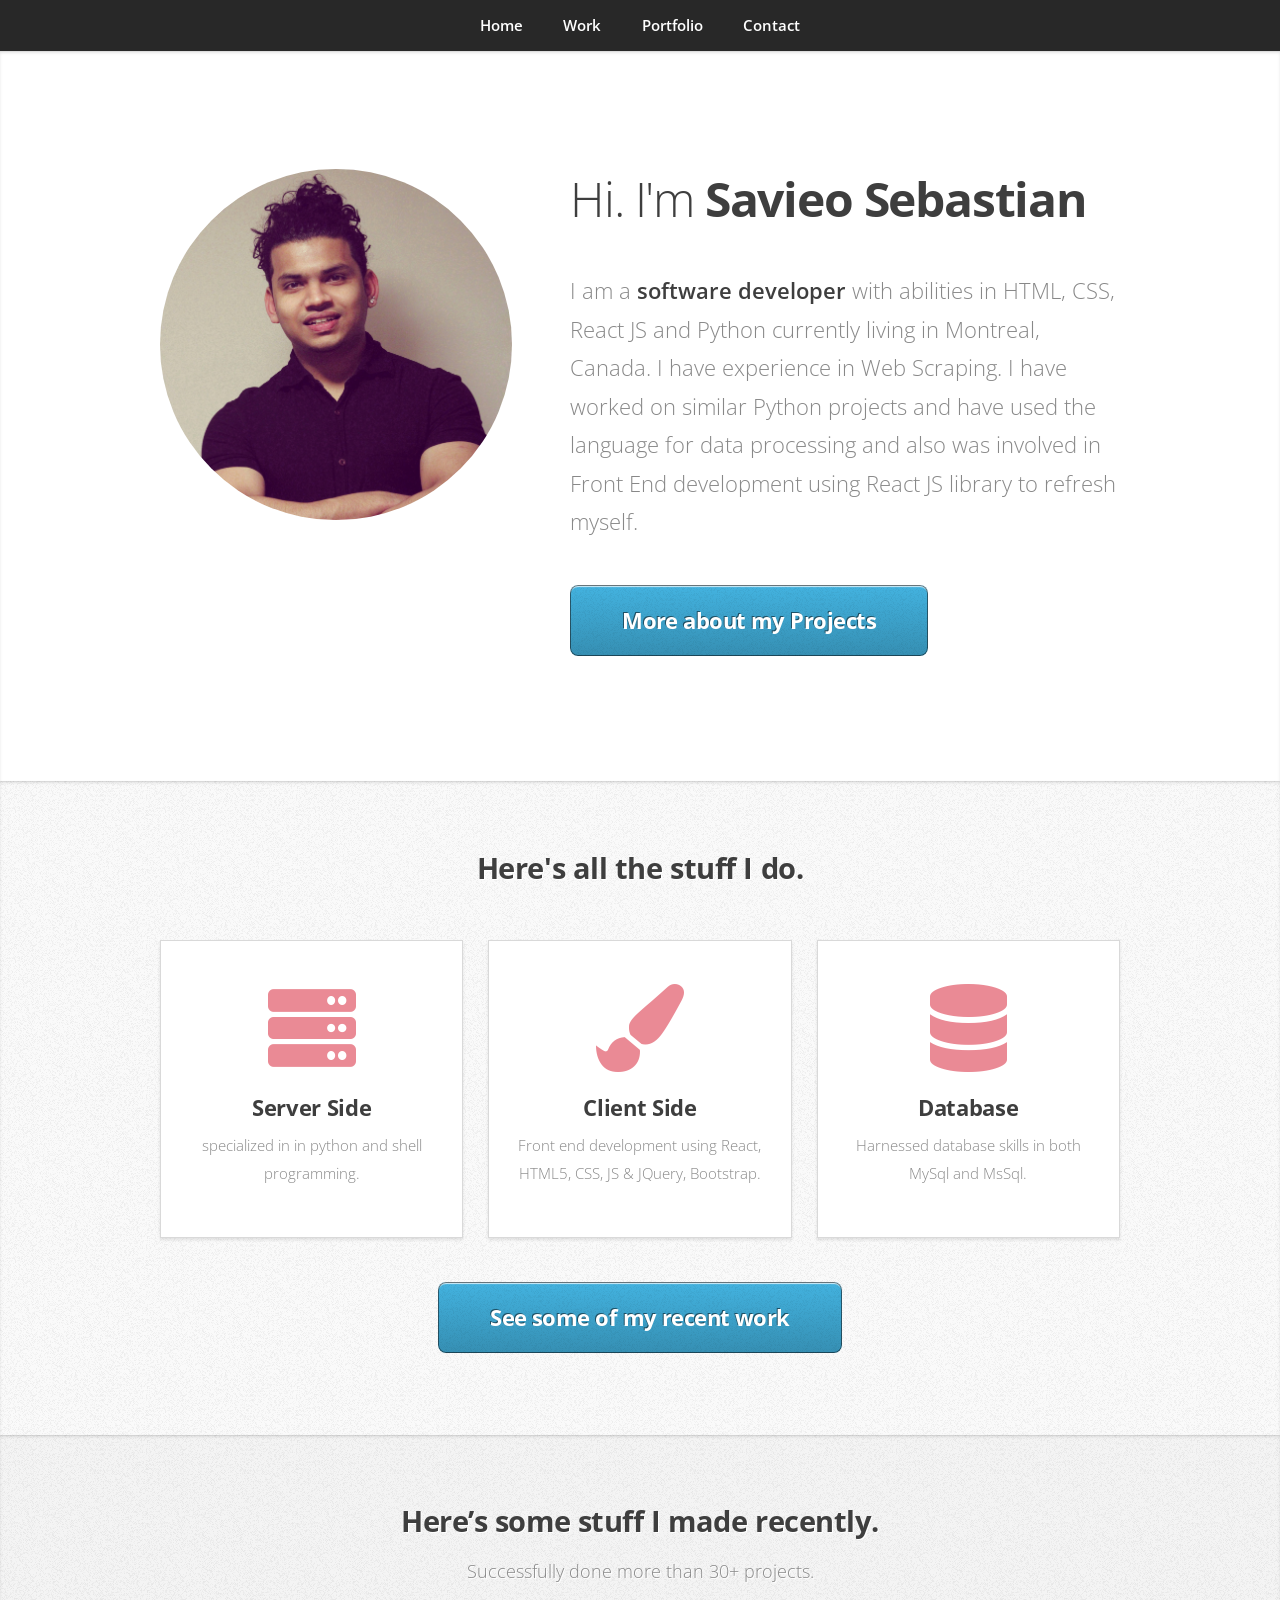
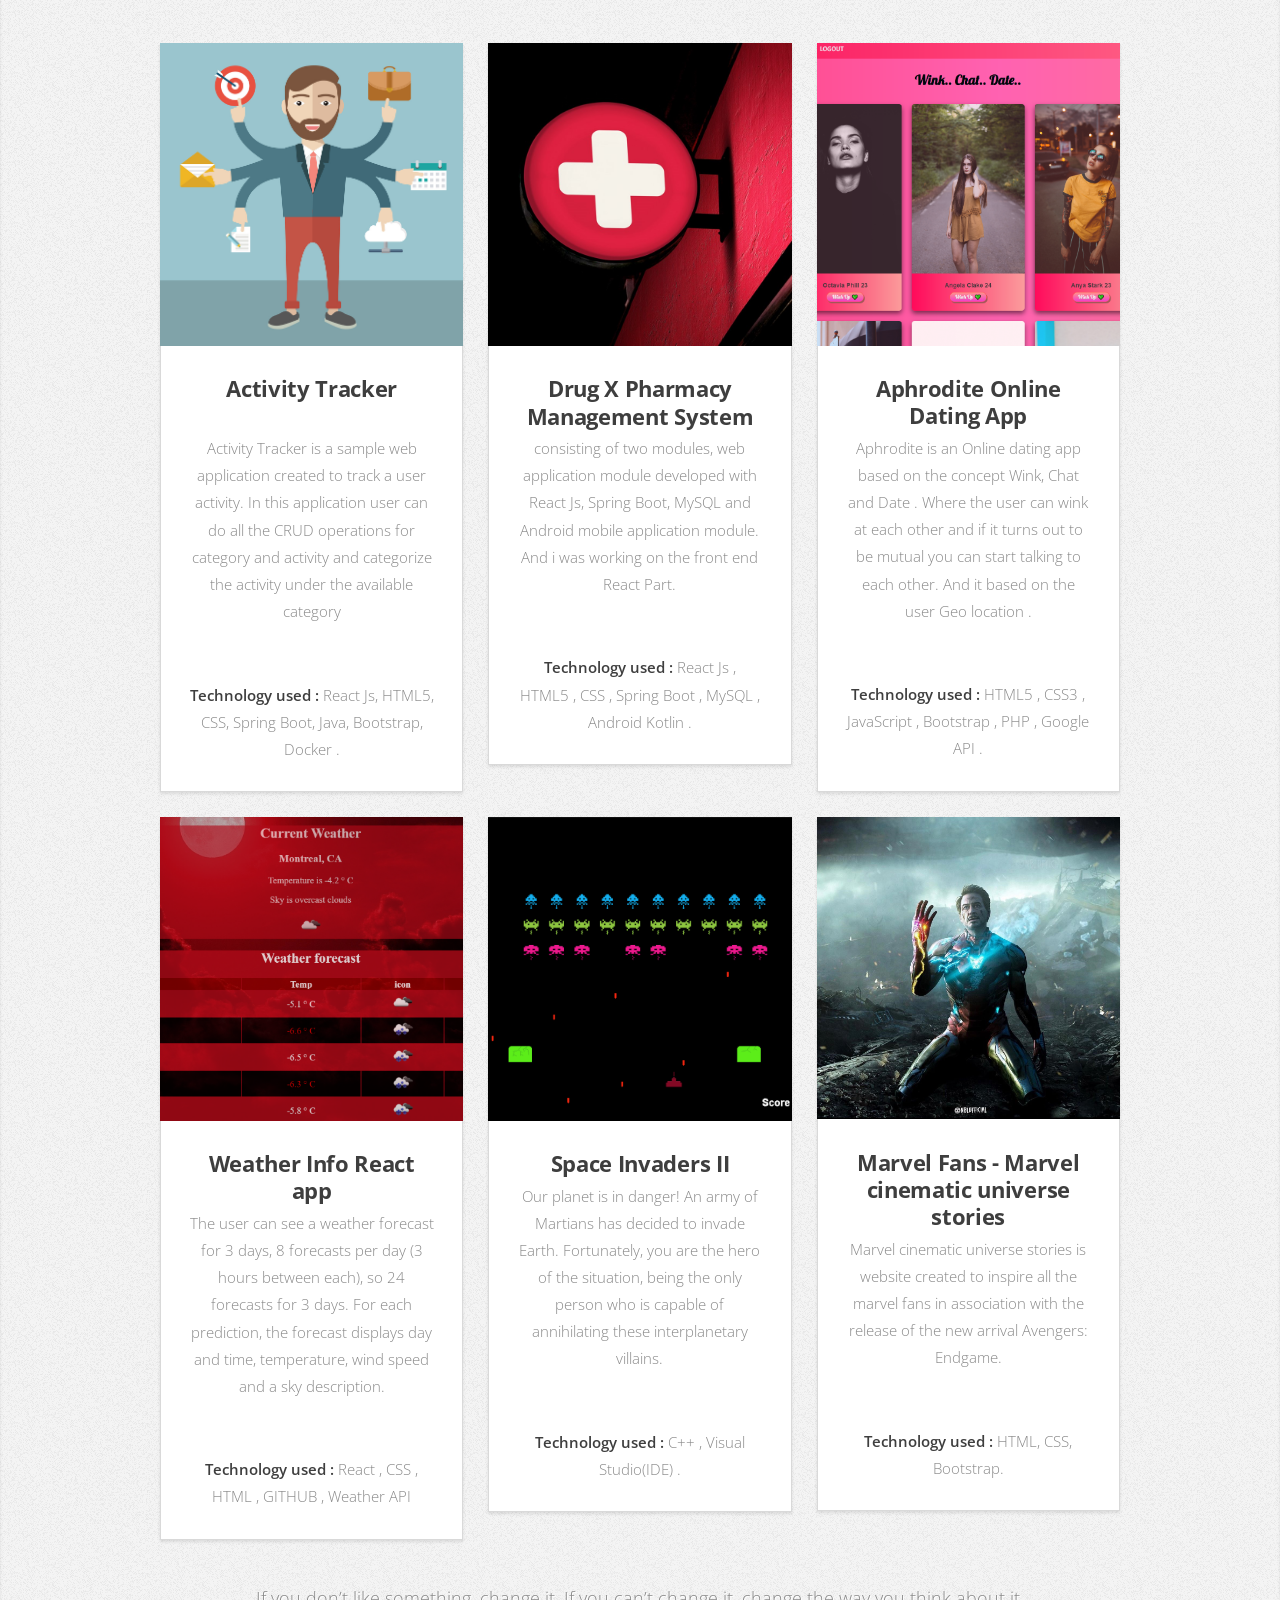
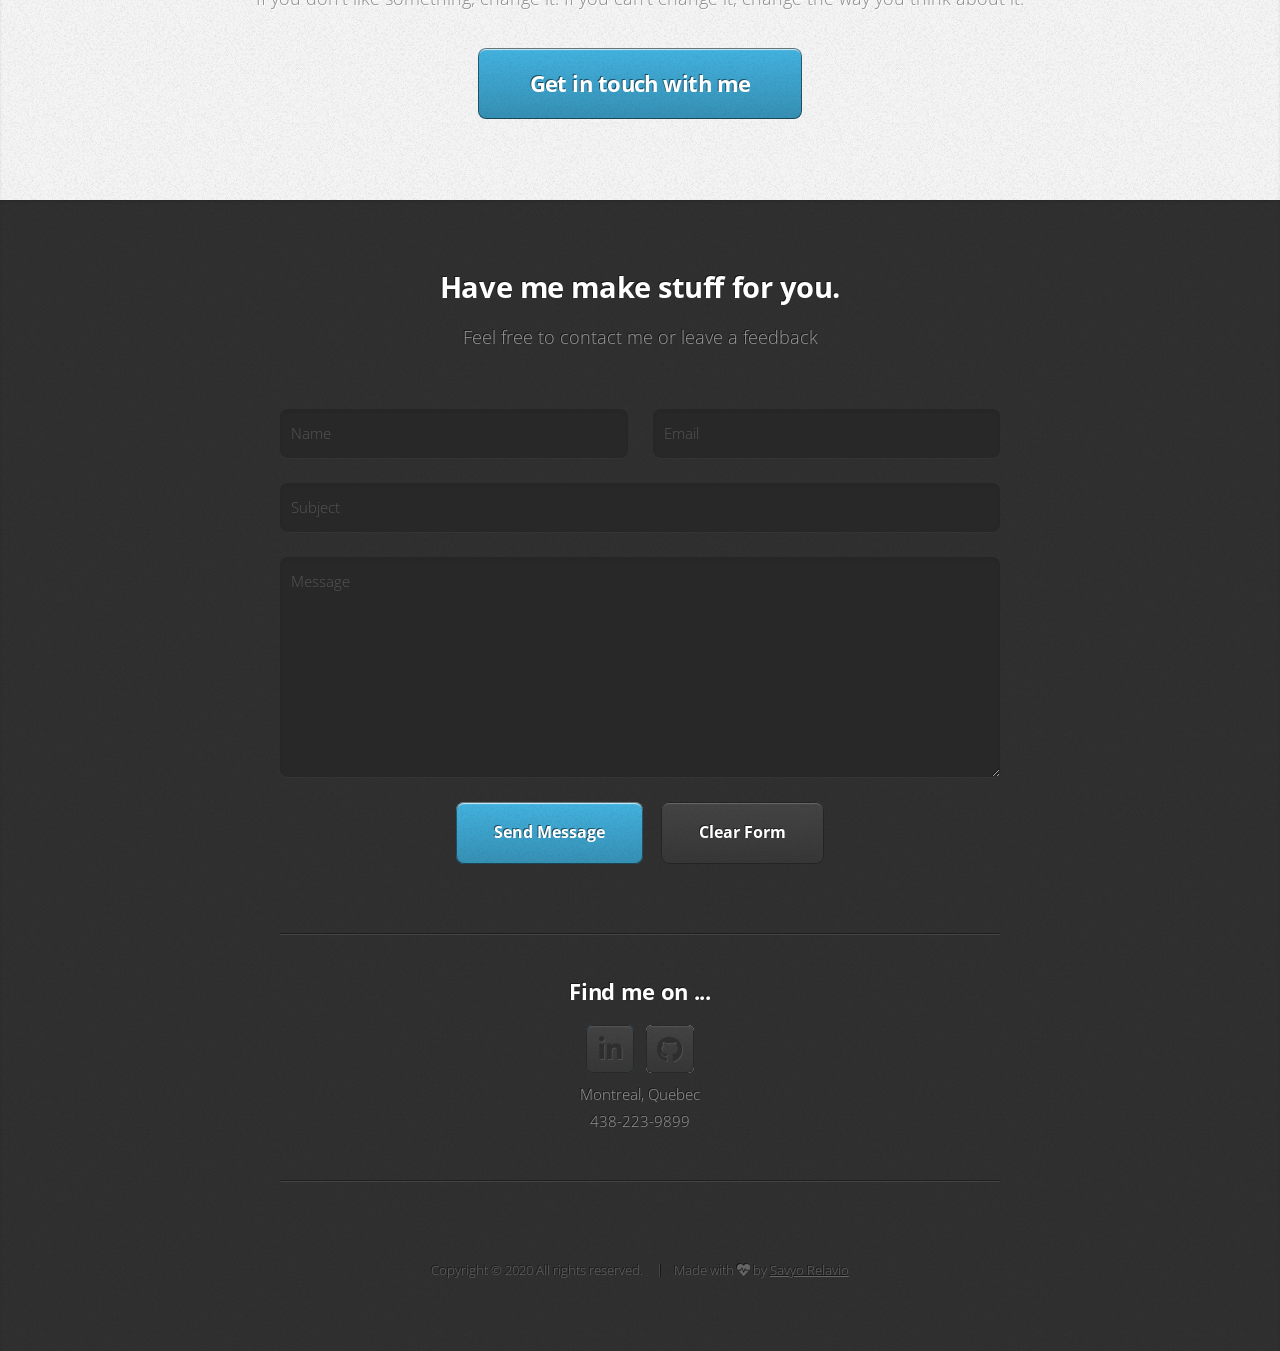
==== commit 479bf397: "updated form submission url" ====
--- a/index.html
+++ b/index.html
@@ -183,13 +183,13 @@
 			</header>
 			<div class="row">
 				<div class="col-12">
-					<form method="post" action="mailto:savieoseb@gmail.com">
+					<form method="post" action="https://formspree.io/mrgyejnr">
 						<div class="row">
 							<div class="col-6 col-12-small">
 								<input type="text" name="name" id="name" placeholder="Name" />
 							</div>
 							<div class="col-6 col-12-small">
-								<input type="text" name="email" id="email" placeholder="Email" />
+								<input type="text" name="_replyto" id="email" placeholder="Email" />
 							</div>
 							<div class="col-12">
 								<input type="text" name="subject" id="subject" placeholder="Subject" />
@@ -211,8 +211,6 @@
 					<h3>Find me on ...</h3>
 					<ul class="social">
 
-						<li><a href="https://www.facebook.com/manofsteel95" class="icon brands fa-facebook-f"><span
-									class="label">Facebook</span></a></li>
 						<li><a href="https://www.linkedin.com/in/savieo-sebastian/"
 								class="icon brands fa-linkedin-in"><span class="label">LinkedIn</span></a></li>
 
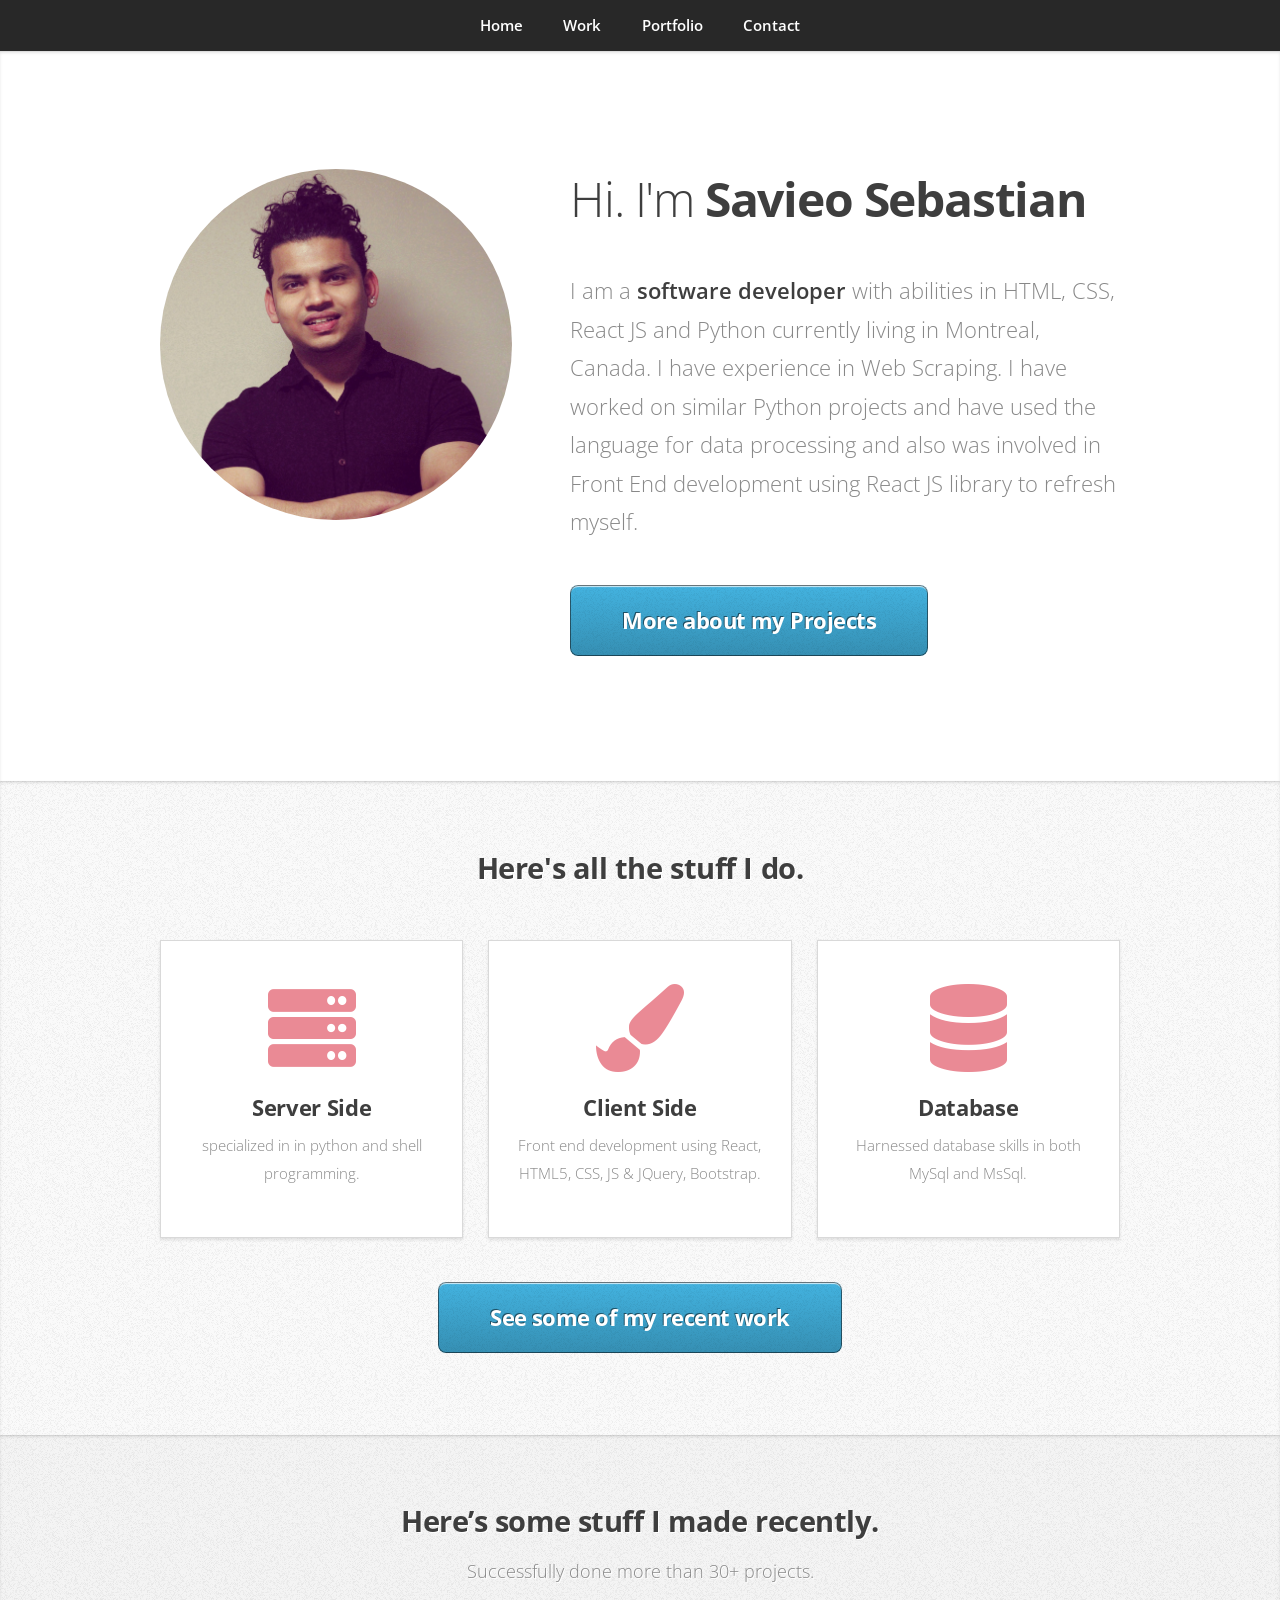
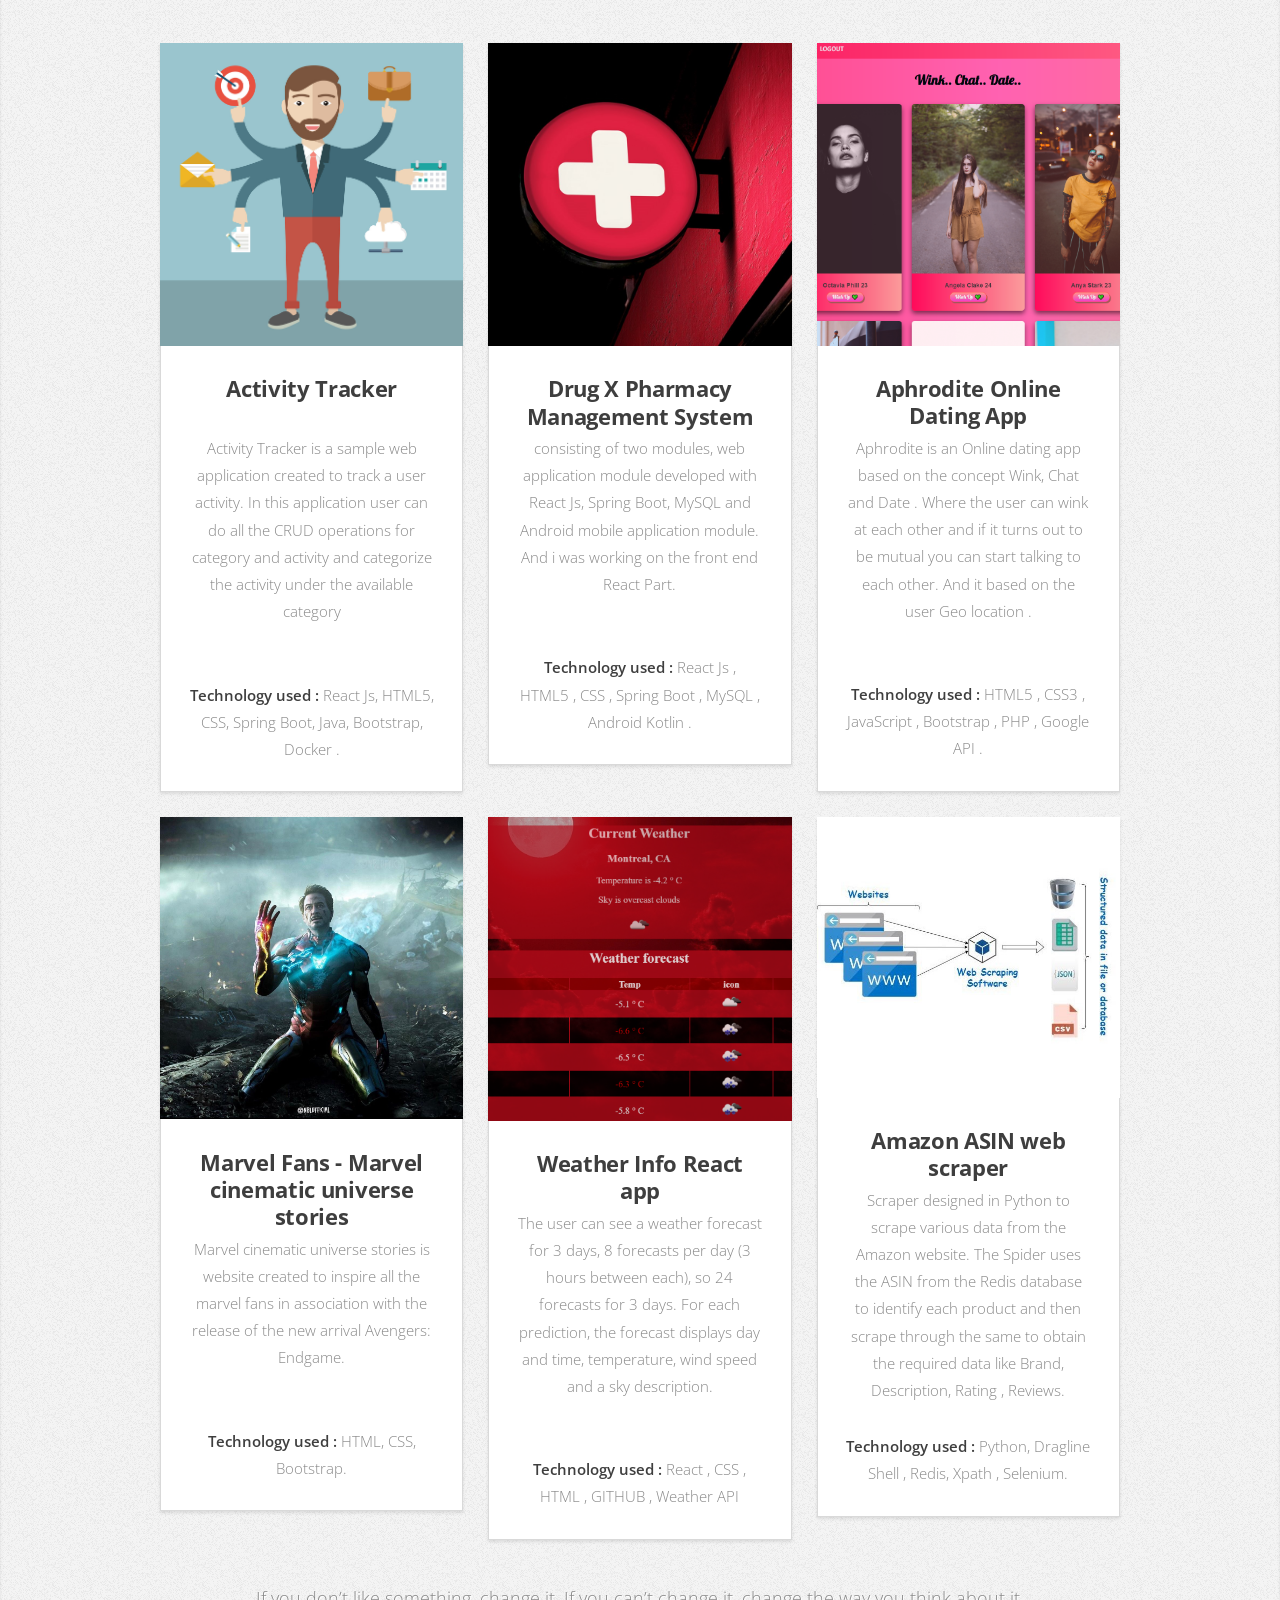
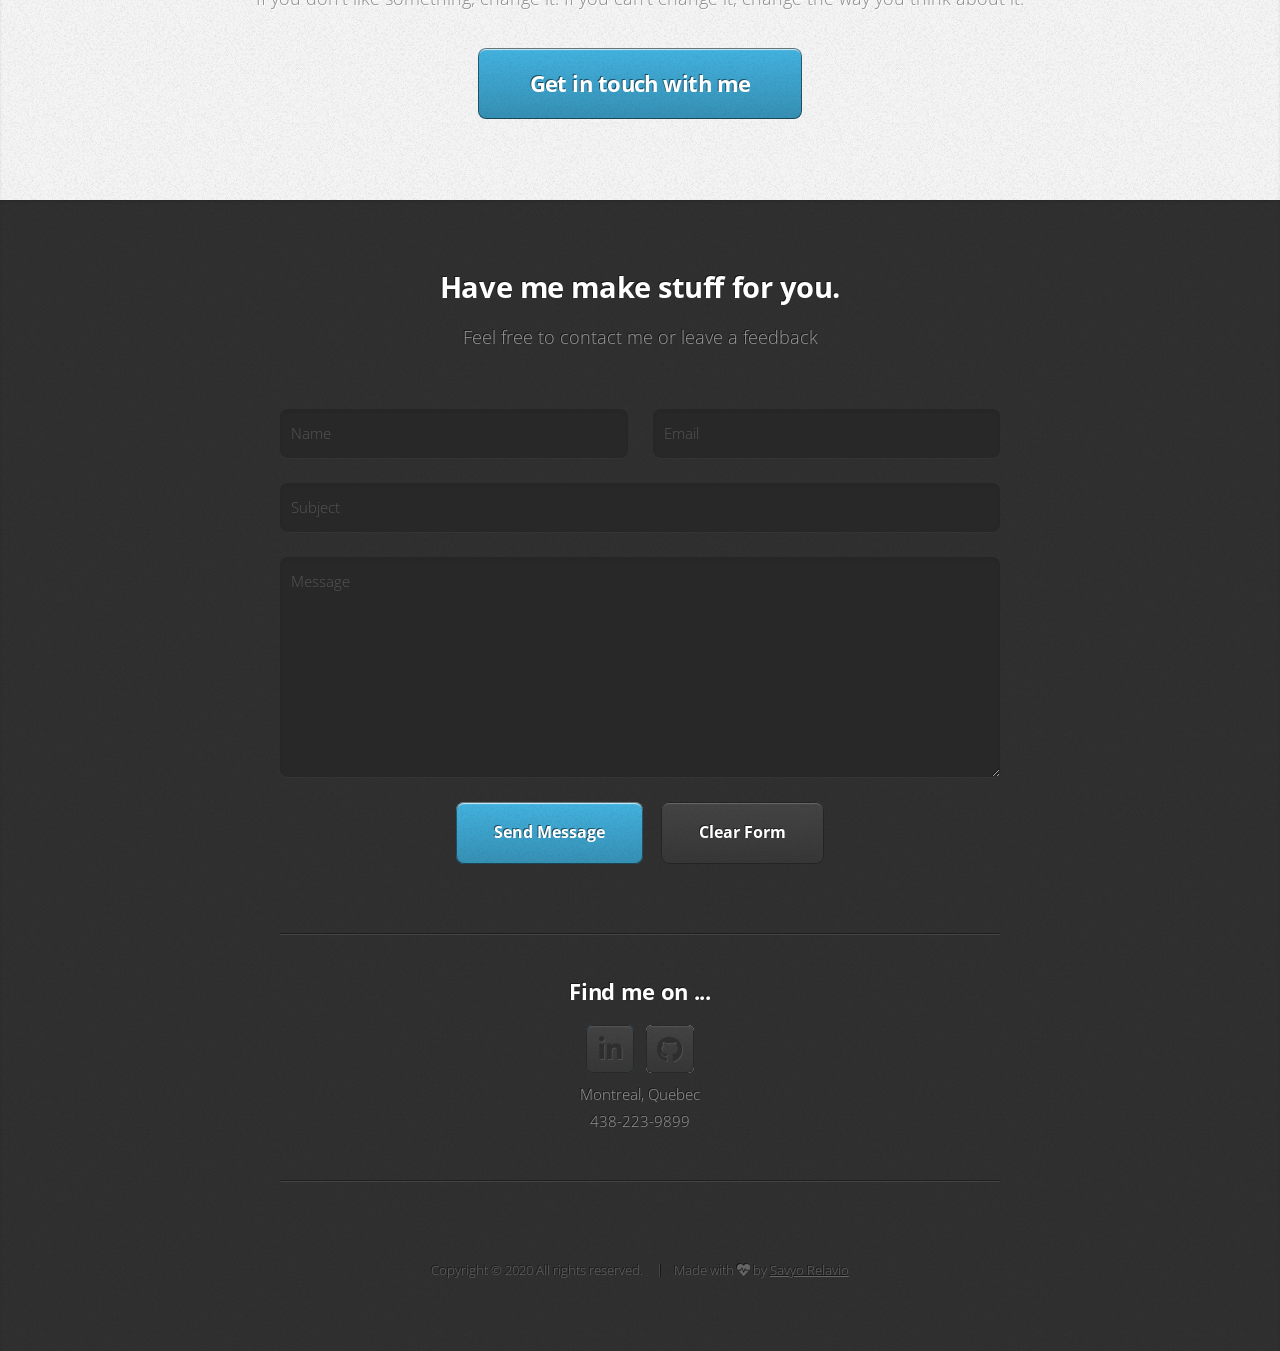
==== commit 589c237d: "updated new project" ====
--- a/index.html
+++ b/index.html
@@ -133,6 +133,16 @@
 				</div>
 				<div class="col-4 col-6-medium col-12-small">
 					<article class="box style2">
+						<a href="https://savieo.github.io/marvel_avengers_fanpage/" target="_blank" class="image featured"><img src="images/ironman.jpeg" alt="" /></a>
+						<h3><a href="https://github.com/savieo/marvel_avengers_fanpage" target="_blank">Marvel Fans - Marvel cinematic universe stories</a></h3>
+						<p>Marvel cinematic universe stories is website created to inspire all the marvel fans in
+							association with the release of the new arrival Avengers: Endgame.</p>
+							<br>
+						<strong>Technology used : </strong>HTML, CSS, Bootstrap.
+					</article>
+				</div>
+				<div class="col-4 col-6-medium col-12-small">
+					<article class="box style2">
 						<a href="https://github.com/savieo/Weather-Info-App-React" target="_blank" class="image featured"><img src="images/propic.png" alt="" /></a>
 						<h3><a href="https://github.com/savieo/Weather-Info-App-React" target="_blank">Weather Info React app</a></h3>
 						<p>The user can see a weather forecast for 3 days, 8 forecasts per day (3 hours between each),
@@ -144,27 +154,15 @@
 				</div>
 				<div class="col-4 col-6-medium col-12-small">
 					<article class="box style2">
-						<a href="https://github.com/savieo/Space_Invaders_2" target="_blank" class="image featured"><img
-								src="images/SIShot.png" alt="" /></a>
-						<h3><a href="https://github.com/savieo/Space_Invaders_2" target="_blank">Space Invaders II</a>
+						<a href="https://github.com/savieo/Amazon-ASIN-Review-Scraper" target="_blank" class="image featured"><img
+								src="images/Asin1.jpeg" alt="" /></a>
+						<h3><a href="https://github.com/savieo/Amazon-ASIN-Review-Scraper" target="_blank">Amazon ASIN web scraper</a>
 						</h3>
-						<p>Our planet is in danger! An army of Martians has decided to invade Earth. Fortunately, you
-							are the hero of the situation, being the only person who is capable of annihilating these
-							interplanetary villains.</p>
-							<br>
-						<strong>Technology used : </strong>C++ , Visual Studio(IDE) .
-					</article>
-				</div>
-				<div class="col-4 col-6-medium col-12-small">
-					<article class="box style2">
-						<a href="https://savieo.github.io/marvel_avengers_fanpage/" target="_blank" class="image featured"><img src="images/ironman.jpeg" alt="" /></a>
-						<h3><a href="https://github.com/savieo/marvel_avengers_fanpage" target="_blank">Marvel Fans - Marvel cinematic universe stories</a></h3>
-						<p>Marvel cinematic universe stories is website created to inspire all the marvel fans in
-							association with the release of the new arrival Avengers: Endgame.</p>
-							<br>
-						<strong>Technology used : </strong>HTML, CSS, Bootstrap.
-					</article>
-				</div>
+						<p>Scraper designed in Python to scrape various data from the Amazon website. The Spider uses the ASIN from the Redis database to identify each product and then scrape through the same to obtain the required data like Brand, Description, Rating , Reviews.</p>
+						<strong>Technology used : </strong>Python, Dragline Shell , Redis, Xpath , Selenium.
+					</article>
+				</div>
+
 			</div>
 			<footer>
 				<p>If you don’t like something, change it. If you can’t change it, change the way you think about it.
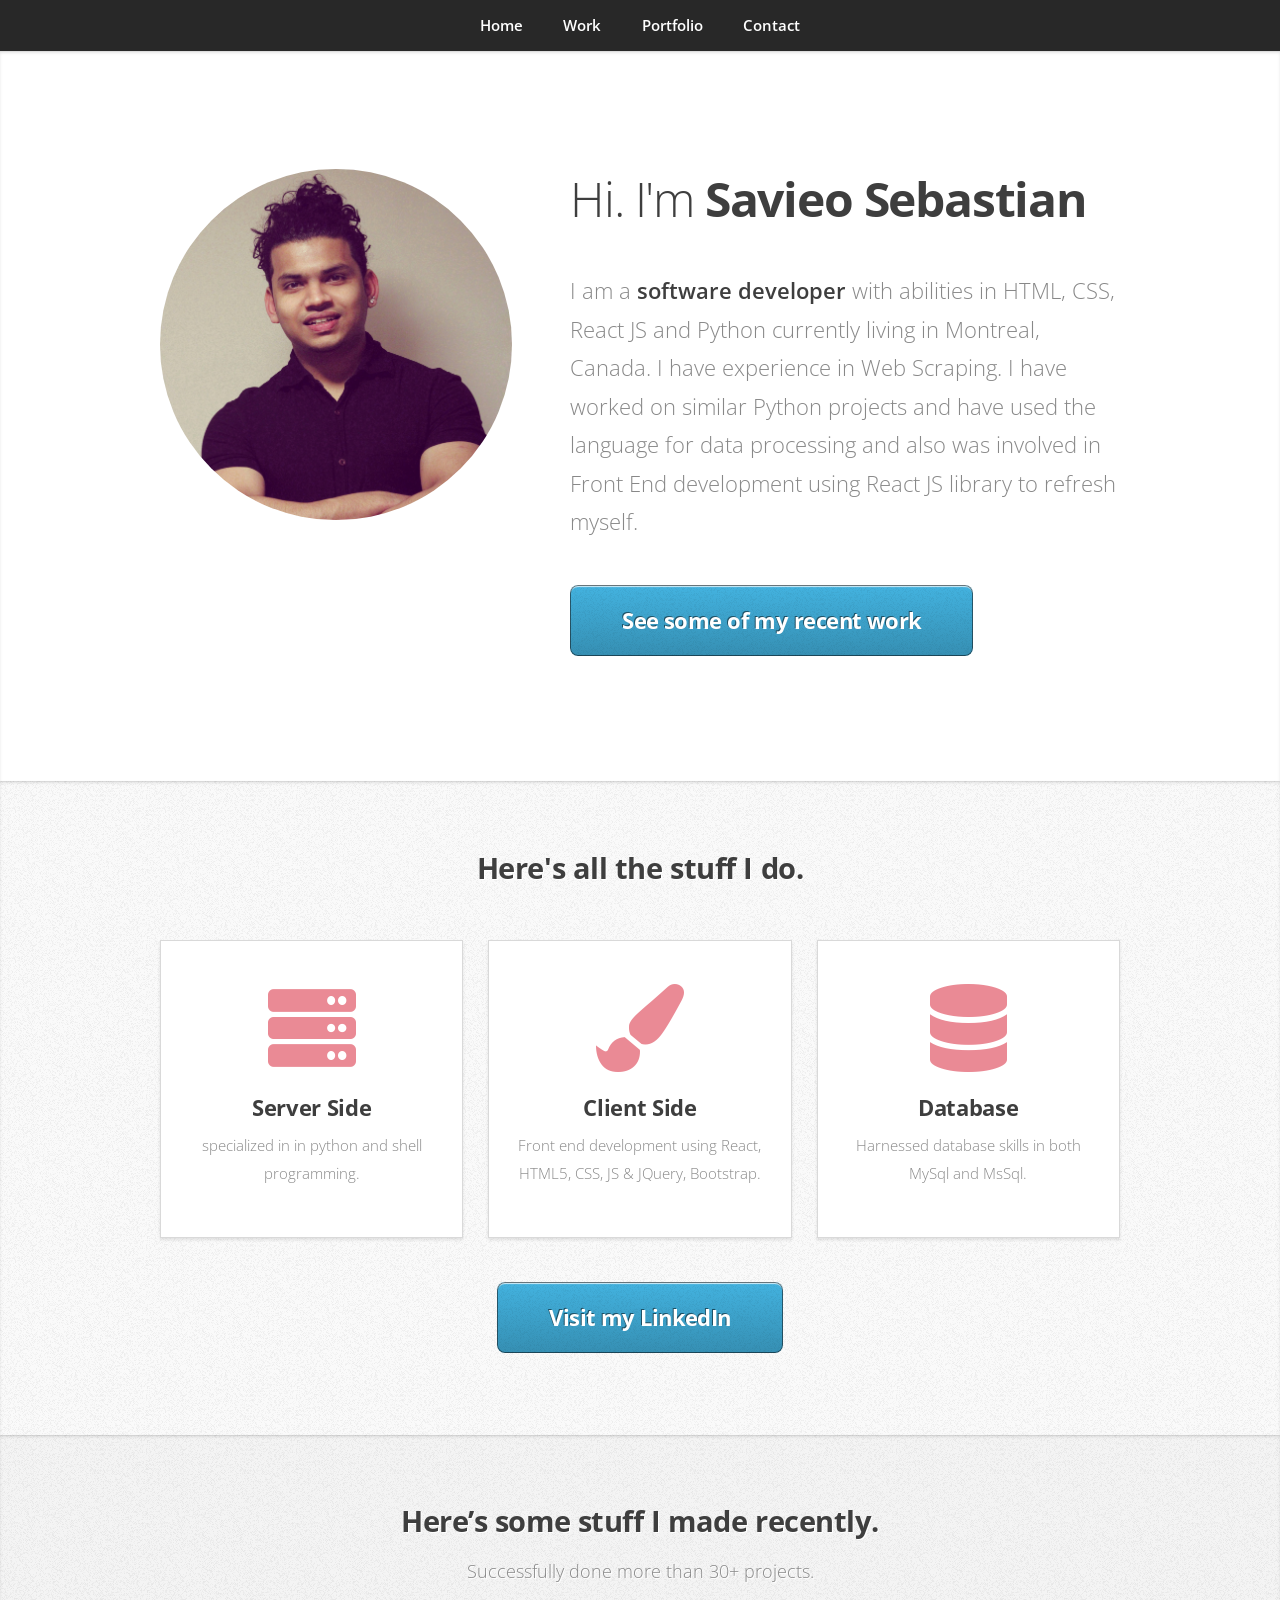
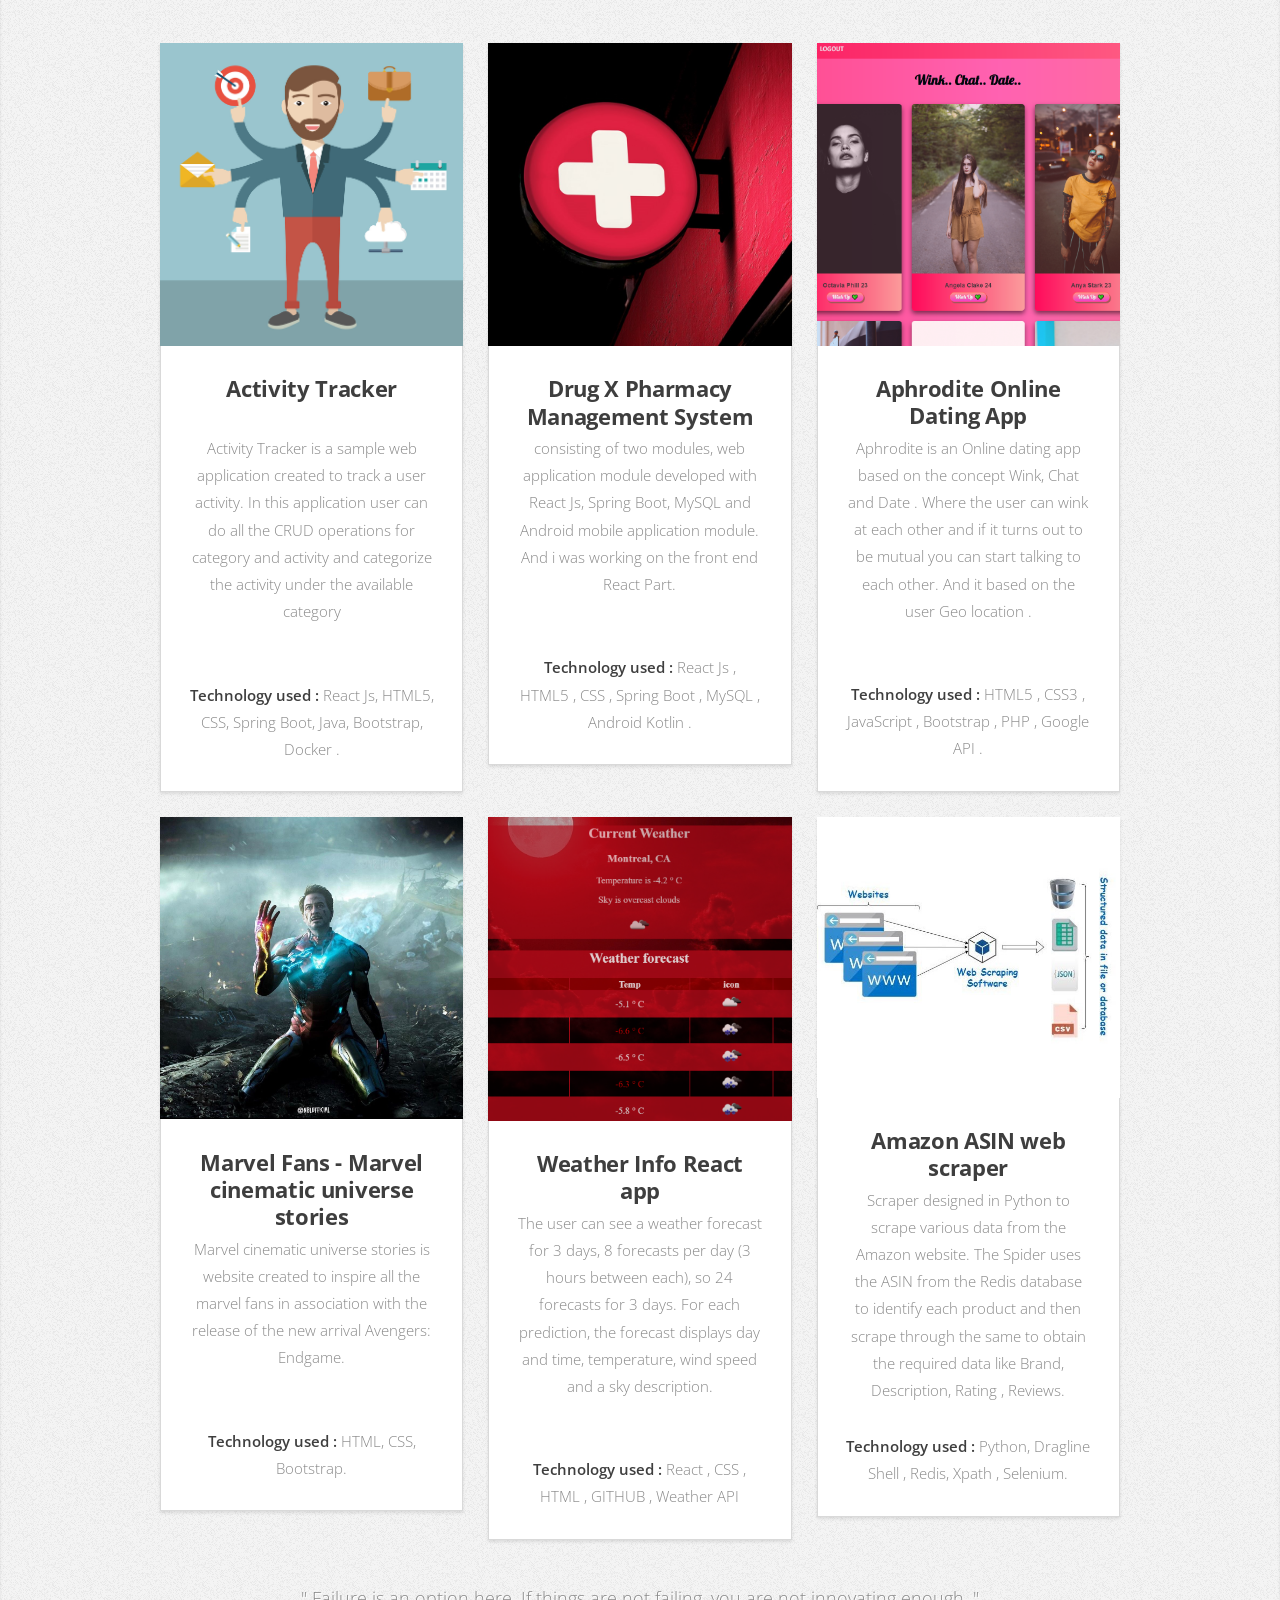
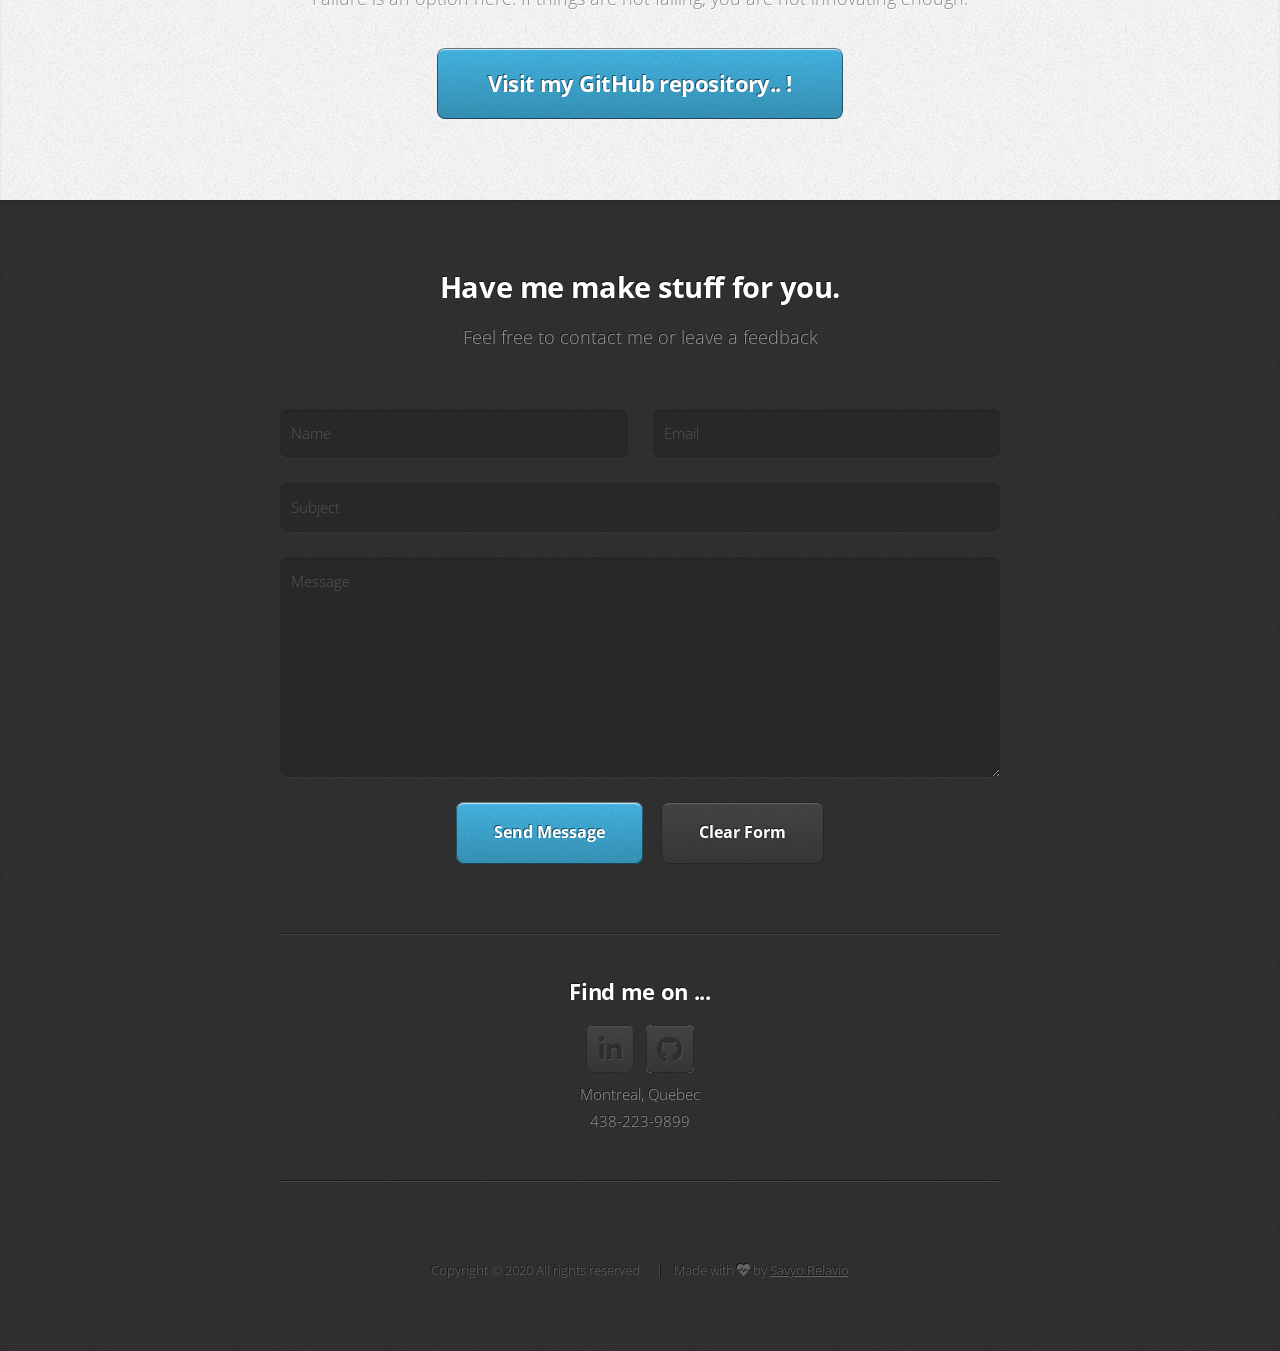
==== commit 829cdaec: "Updated repository and linkedin data" ====
--- a/index.html
+++ b/index.html
@@ -42,7 +42,7 @@
 						I have experience in Web Scraping. I have worked on similar Python projects and have used the
 						language for data processing and also was involved in Front End development using React JS
 						library to refresh myself.</p>
-					<a href="#work" class="button large scrolly">More about my Projects</a>
+					<a href="#portfolio" class="button large scrolly">See some of my recent work</a>
 				</div>
 			</div>
 		</div>
@@ -80,7 +80,7 @@
 			</div>
 			<footer>
 				<p></p>
-				<a href="#portfolio" class="button large scrolly">See some of my recent work</a>
+				<a href="https://www.linkedin.com/in/savieo-sebastian/" target="_blank" class="button large scrolly" >  Visit my LinkedIn </a>
 			</footer>
 		</div>
 	</article>
@@ -165,9 +165,9 @@
 
 			</div>
 			<footer>
-				<p>If you don’t like something, change it. If you can’t change it, change the way you think about it.
+				<p>" Failure is an option here. If things are not failing, you are not innovating enough. "
 				</p>
-				<a href="#contact" class="button large scrolly">Get in touch with me</a>
+				<a href="https://github.com/savieo?tab=repositories" target="_blank" class="button large scrolly">Visit my GitHub repository.. !</a>
 			</footer>
 		</div>
 	</article>
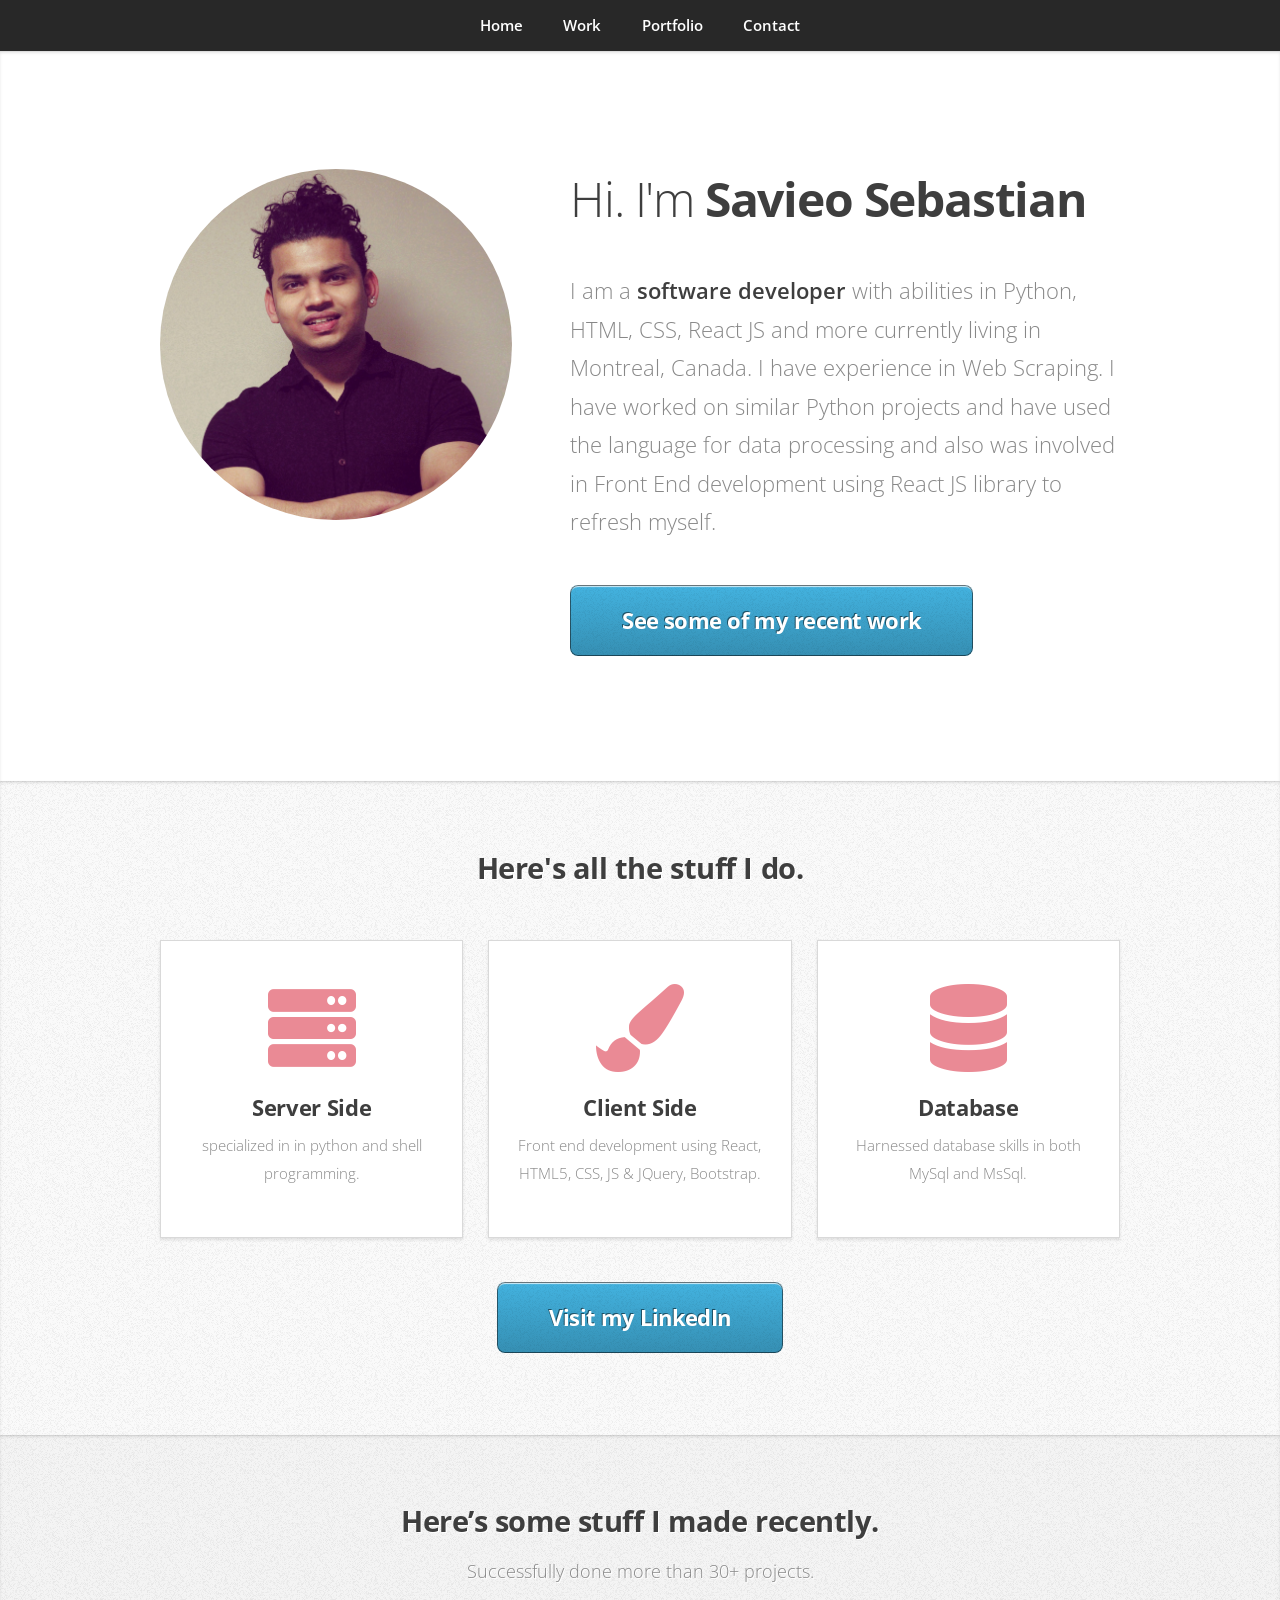
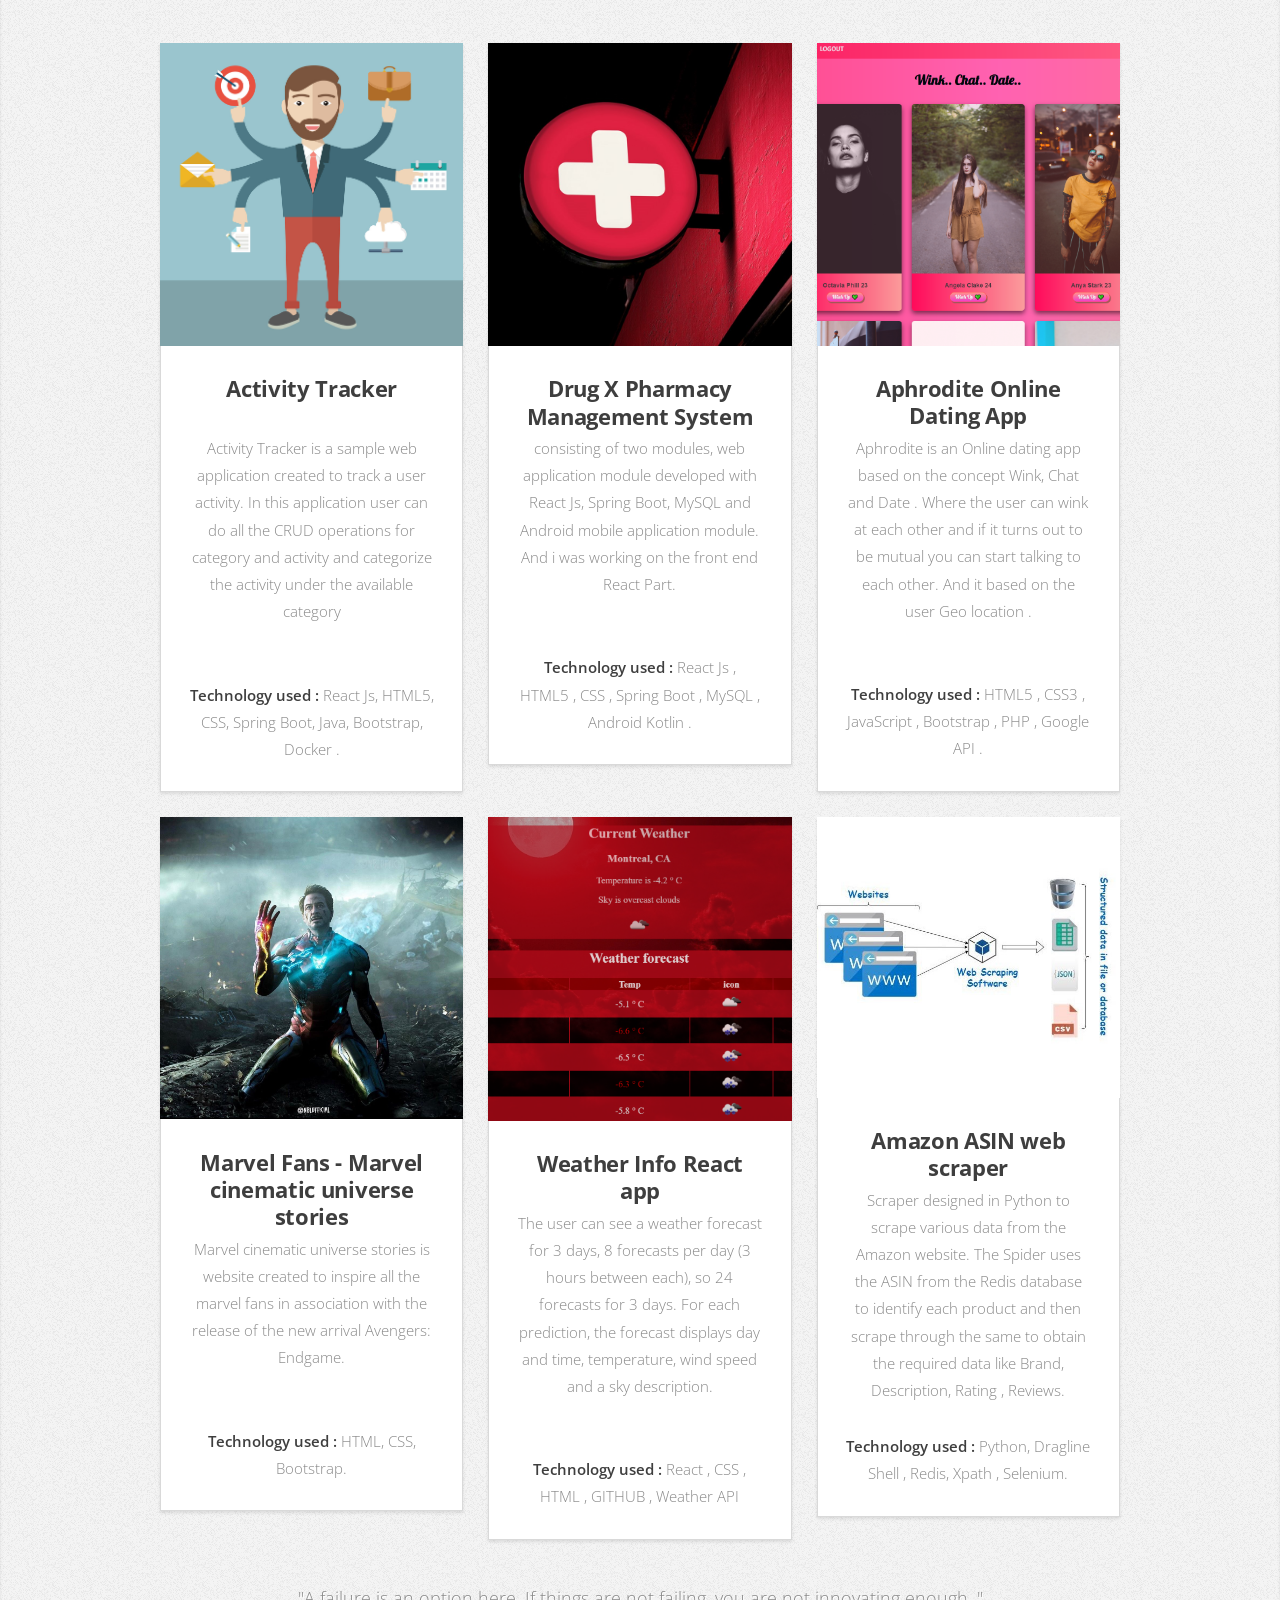
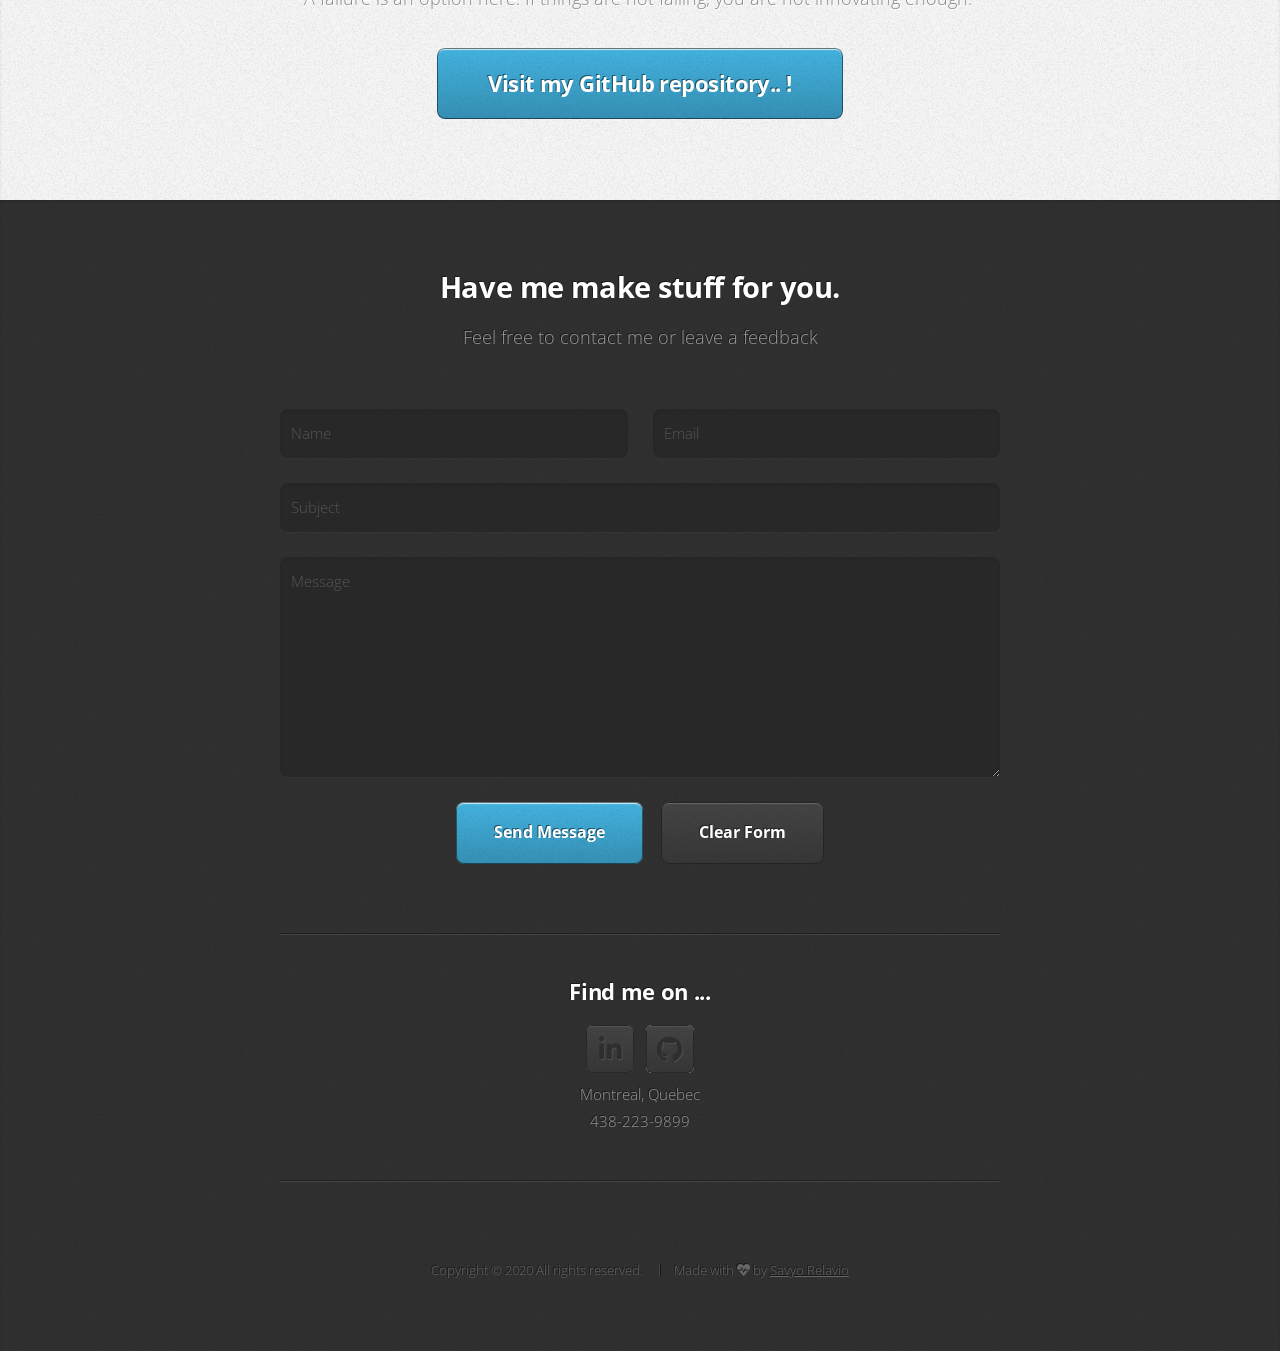
==== commit 23795d7f: "Updated text detail" ====
--- a/index.html
+++ b/index.html
@@ -37,8 +37,8 @@
 						<h1>Hi. I'm <a href="https://www.linkedin.com/in/savieo-sebastian/"><strong>Savieo
 									Sebastian</strong></a></h1>
 					</header>
-					<p>I am a <strong>software developer </strong>with abilities in HTML, CSS, React JS and Python
-						currently living in Montreal, Canada.
+					<p>I am a <strong>software developer </strong>with abilities in Python, HTML, CSS, React JS and more currently 
+						living in Montreal, Canada.
 						I have experience in Web Scraping. I have worked on similar Python projects and have used the
 						language for data processing and also was involved in Front End development using React JS
 						library to refresh myself.</p>
@@ -165,7 +165,7 @@
 
 			</div>
 			<footer>
-				<p>" Failure is an option here. If things are not failing, you are not innovating enough. "
+				<p>"A failure is an option here. If things are not failing, you are not innovating enough. "
 				</p>
 				<a href="https://github.com/savieo?tab=repositories" target="_blank" class="button large scrolly">Visit my GitHub repository.. !</a>
 			</footer>
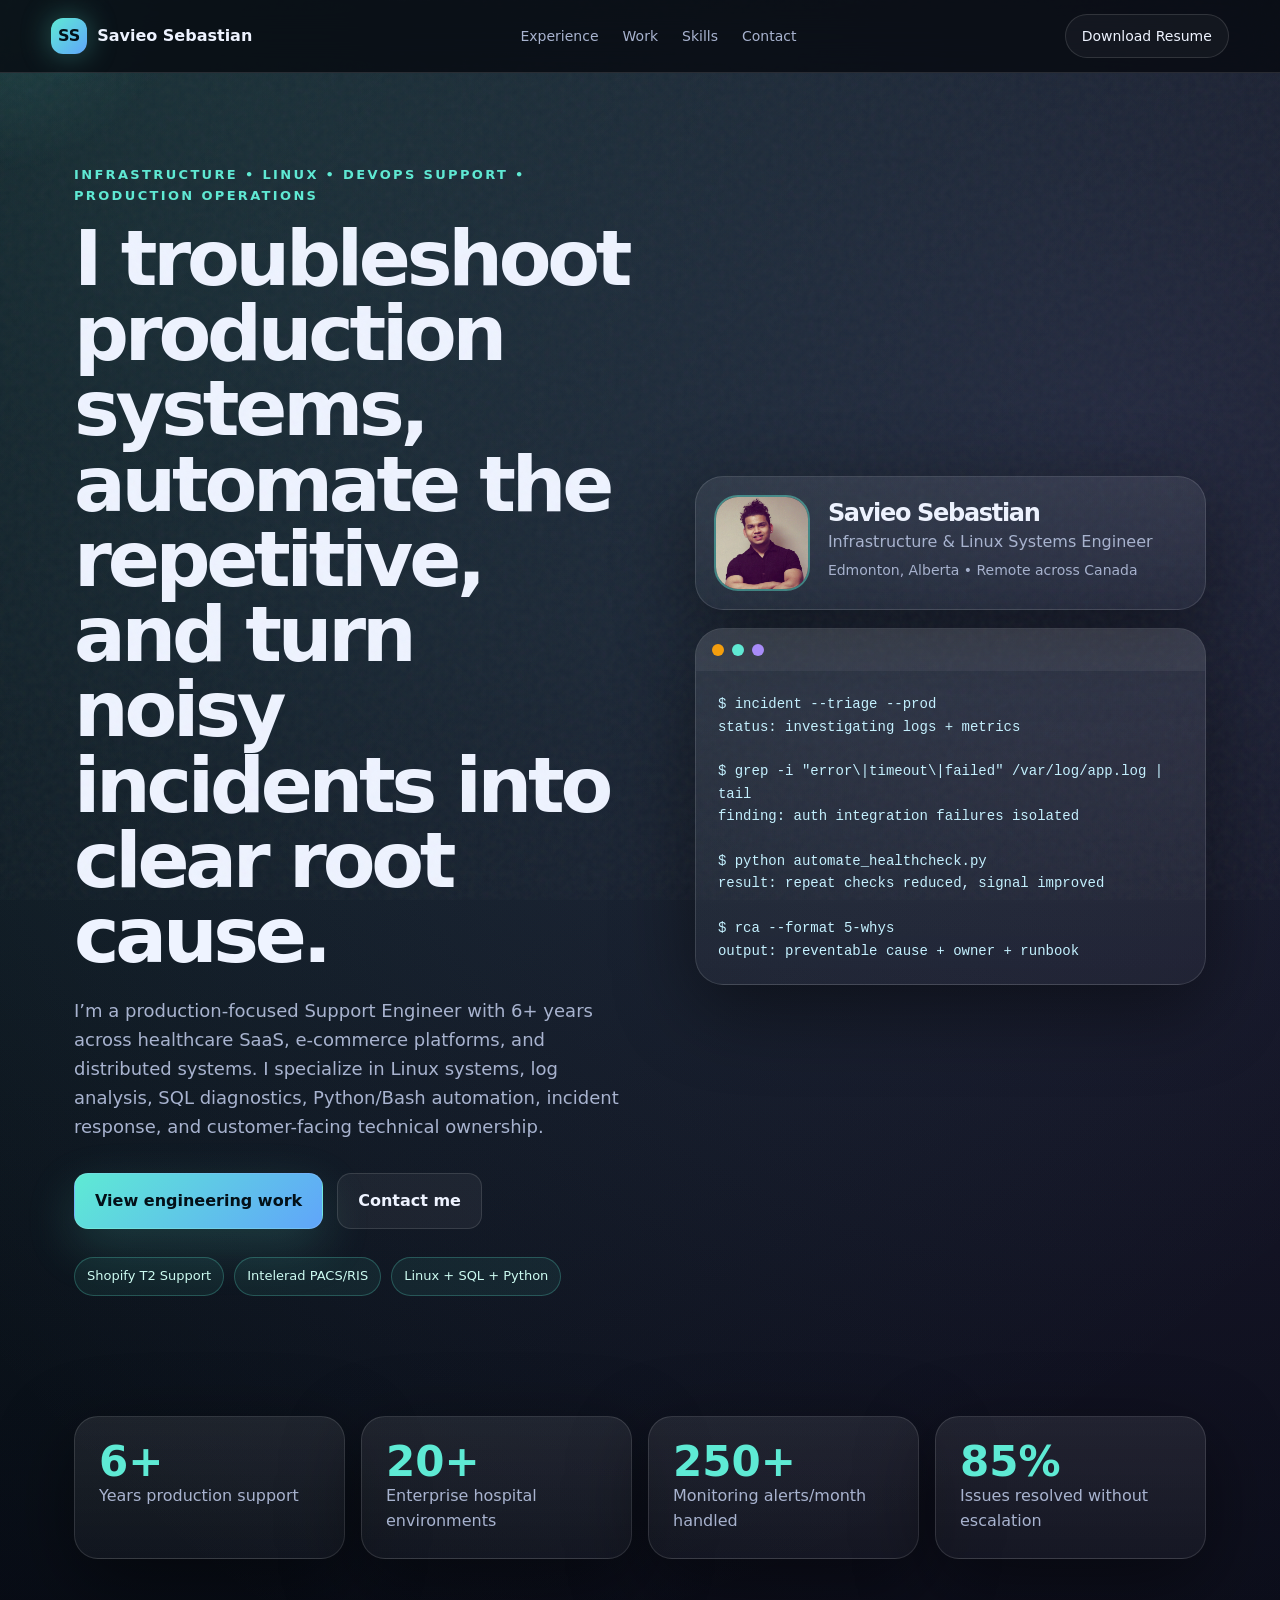
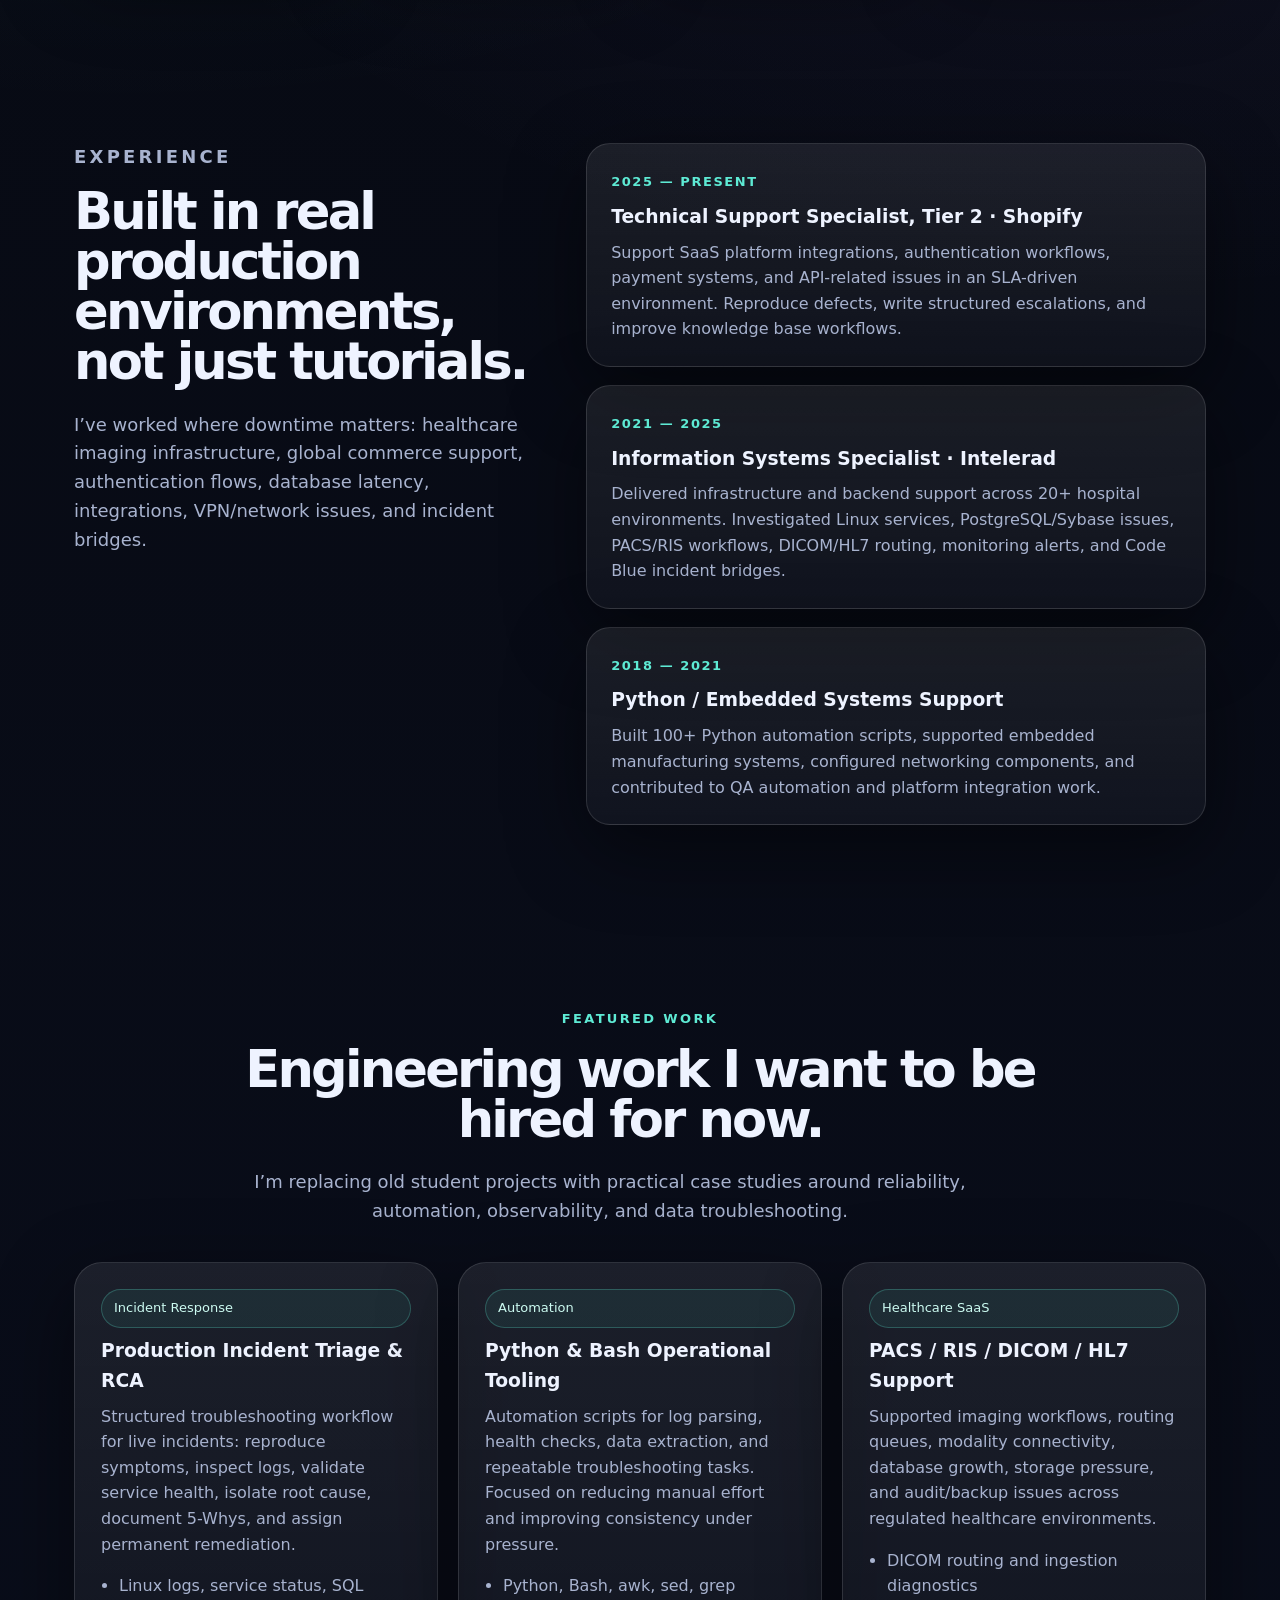
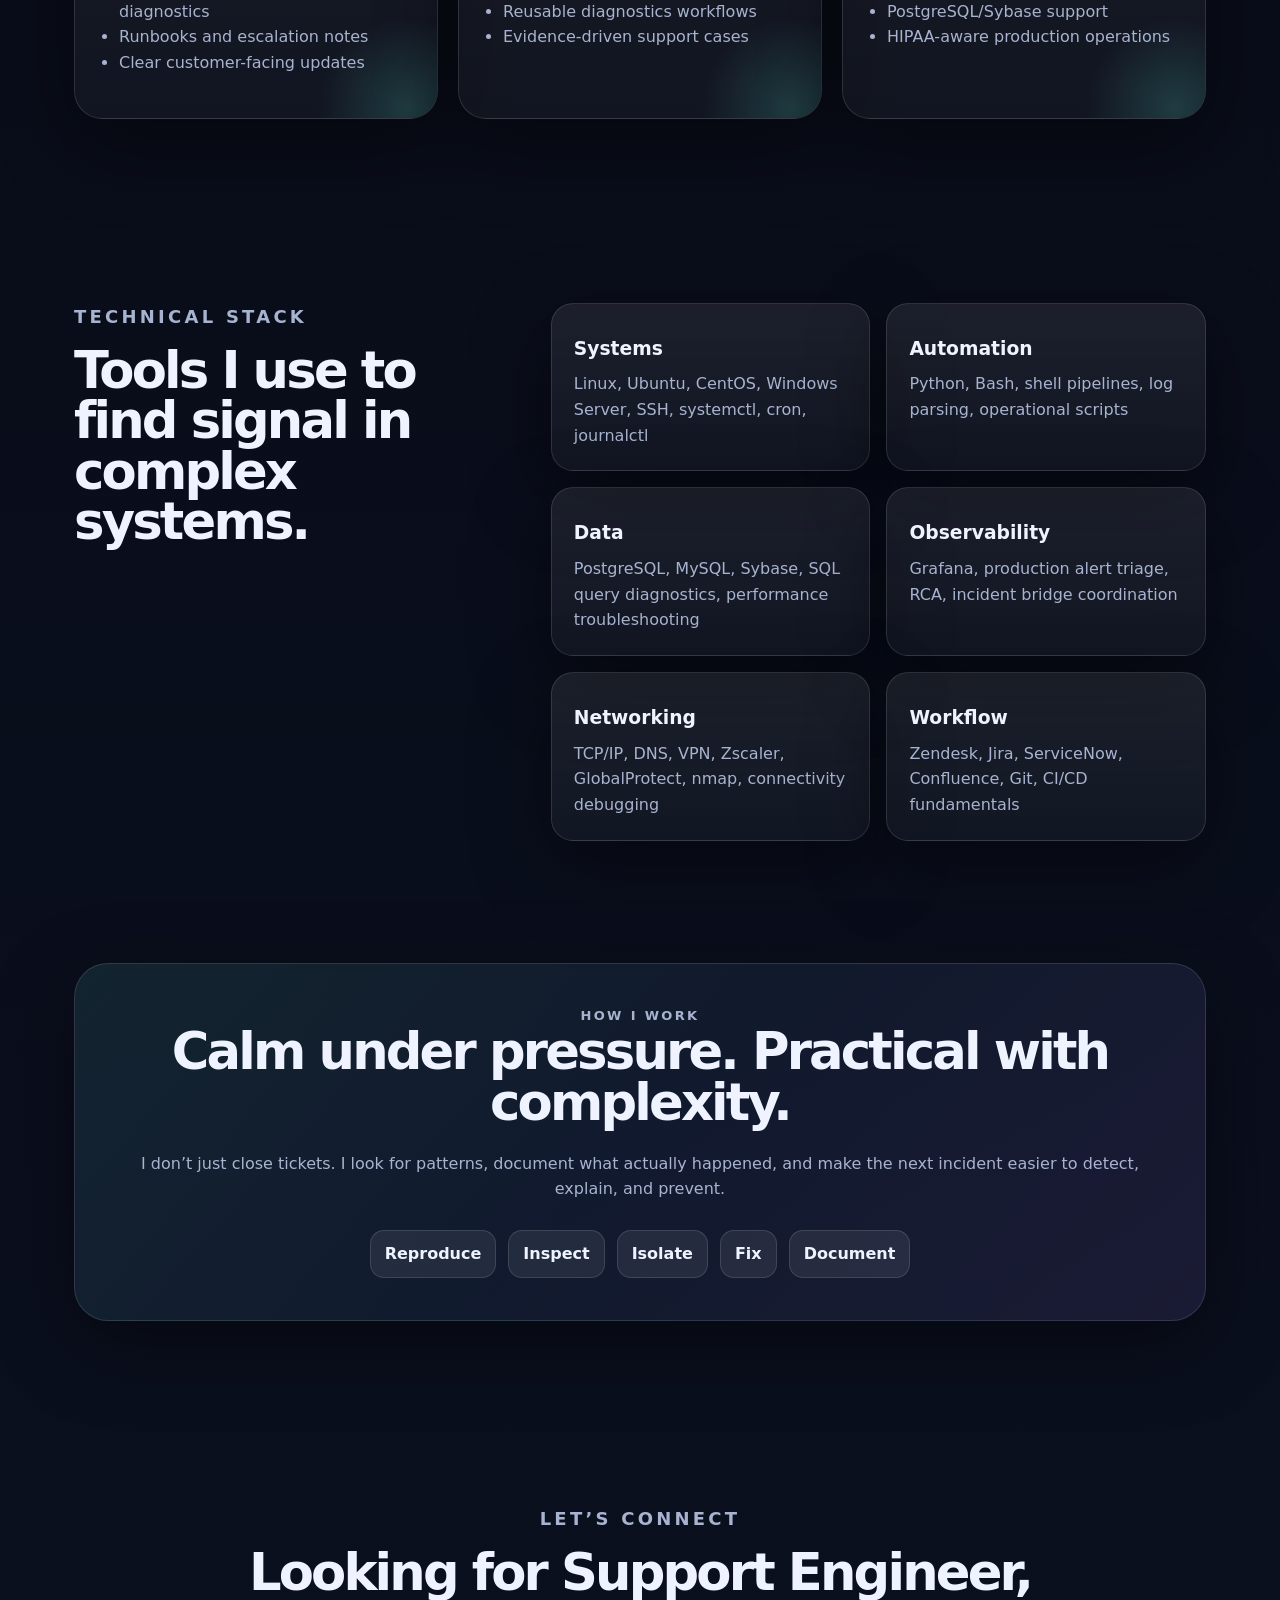
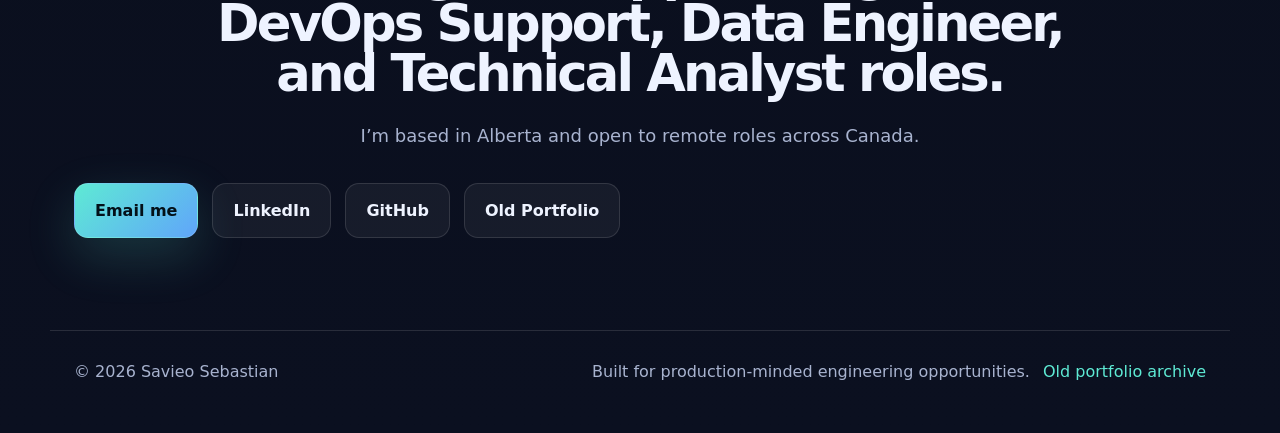
==== commit 05d6c47c: "Latest files upload 2026 Removed the old portfolio files and added new one." ====
--- a/index.html
+++ b/index.html
@@ -1,253 +1,192 @@
-<!DOCTYPE HTML>
-<!--
-	Miniport by HTML5 UP
-	html5up.net | @ajlkn
-	Free for personal and commercial use under the CCA 3.0 license (html5up.net/license)
--->
-<html>
+<!doctype html>
+<html lang="en">
+<head>
+  <meta charset="utf-8" />
+  <meta name="viewport" content="width=device-width, initial-scale=1" />
+  <title>Savieo Sebastian | Infrastructure & Linux Systems Engineer</title>
+  <meta name="description" content="Savieo Sebastian is an Infrastructure & Linux Systems Engineer focused on production support, DevOps operations, observability, automation, and distributed systems troubleshooting." />
+  <meta property="og:title" content="Savieo Sebastian | Infrastructure & Linux Systems Engineer" />
+  <meta property="og:description" content="Production-focused engineer specializing in Linux, automation, incident response, observability, and SaaS platform troubleshooting." />
+  <meta property="og:type" content="website" />
+  <link rel="stylesheet" href="assets/css/style.css" />
+</head>
+<body>
+  <div class="noise"></div>
+  <div class="cursor-glow" id="cursorGlow"></div>
 
-<head>
-	<title>Savieo Sebastian</title>
-	<meta charset="utf-8" />
-	<meta name="viewport" content="width=device-width, initial-scale=1, user-scalable=no" />
-	<link rel="stylesheet" href="assets/css/main.css" />
-</head>
+  <header class="site-header">
+    <a class="brand" href="#top"><span class="brand-mark">SS</span><span>Savieo Sebastian</span></a>
+    <nav class="nav">
+      <a href="#experience">Experience</a>
+      <a href="#work">Work</a>
+      <a href="#skills">Skills</a>
+      <a href="#contact">Contact</a>
+    </nav>
+    <a class="resume-btn" href="assets/resume/Savieo_Sebastian_Resume.pdf" download>Download Resume</a>
+  </header>
 
-<body class="is-preload">
+  <main id="top">
+    <section class="hero section">
+      <div class="hero-copy reveal">
+        <p class="eyebrow">Infrastructure • Linux • DevOps Support • Production Operations</p>
+        <h1>I troubleshoot production systems, automate the repetitive, and turn noisy incidents into clear root cause.</h1>
+        <p class="hero-text">I’m a production-focused Support Engineer with 6+ years across healthcare SaaS, e-commerce platforms, and distributed systems. I specialize in Linux systems, log analysis, SQL diagnostics, Python/Bash automation, incident response, and customer-facing technical ownership.</p>
+        <div class="hero-actions">
+          <a class="button primary" href="#work">View engineering work</a>
+          <a class="button secondary" href="mailto:savieoseb@gmail.com">Contact me</a>
+        </div>
+        <div class="trust-row">
+          <span>Shopify T2 Support</span>
+          <span>Intelerad PACS/RIS</span>
+          <span>Linux + SQL + Python</span>
+        </div>
+      </div>
+      <div class="hero-panel reveal delay-1">
+        <div class="profile-card">
+          <img src="assets/img/profile.jpg" alt="Savieo Sebastian profile photo" />
+          <div>
+            <h2>Savieo Sebastian</h2>
+            <p>Infrastructure & Linux Systems Engineer</p>
+            <p class="location">Edmonton, Alberta • Remote across Canada</p>
+          </div>
+        </div>
+        <div class="terminal-card" aria-label="terminal style skills preview">
+          <div class="terminal-top"><span></span><span></span><span></span></div>
+          <pre><code>$ incident --triage --prod
+status: investigating logs + metrics
 
-	<!-- Nav -->
-	<nav id="nav">
-		<ul class="container">
-			<li><a href="#top">Home</a></li>
-			<li><a href="#work">Work</a></li>
-			<li><a href="#portfolio">Portfolio</a></li>
-			<li><a href="#contact">Contact</a></li>
-		</ul>
-	</nav>
+$ grep -i "error\|timeout\|failed" /var/log/app.log | tail
+finding: auth integration failures isolated
 
-	<!-- Home -->
-	<article id="top" class="wrapper style1">
-		<div class="container">
-			<div class="row">
-				<div class="col-4 col-5-large col-12-medium">
-					<span class="image fit"><img src="images/pic001.jpg" alt="" /></span>
-				</div>
-				<div class="col-8 col-7-large col-12-medium">
-					<header>
-						<h1>Hi. I'm <a href="https://www.linkedin.com/in/savieo-sebastian/"><strong>Savieo
-									Sebastian</strong></a></h1>
-					</header>
-					<p>I am a <strong>software developer </strong>with abilities in Python, HTML, CSS, React JS and more currently 
-						living in Montreal, Canada.
-						I have experience in Web Scraping. I have worked on similar Python projects and have used the
-						language for data processing and also was involved in Front End development using React JS
-						library to refresh myself.</p>
-					<a href="#portfolio" class="button large scrolly">See some of my recent work</a>
-				</div>
-			</div>
-		</div>
-	</article>
+$ python automate_healthcheck.py
+result: repeat checks reduced, signal improved
 
-	<!-- Work -->
-	<article id="work" class="wrapper style2">
-		<div class="container">
-			<header>
-				<h2>Here's all the stuff I do.</h2>
-				<!-- <p>The secret of success is to know something that nobody else knows</p> -->
-			</header>
-			<div class="row aln-center">
-				<div class="col-4 col-6-medium col-12-small">
-					<section class="box style1">
-						<span class="icon solid featured fa-server"></span>
-						<h3>Server Side</h3>
-						<p>specialized in in python and shell programming.</p>
-					</section>
-				</div>
-				<div class="col-4 col-6-medium col-12-small">
-					<section class="box style1">
-						<span class="icon solid featured fa-paint-brush"></span>
-						<h3>Client Side</h3>
-						<p>Front end development using React, HTML5, CSS, JS & JQuery, Bootstrap.</p>
-					</section>
-				</div>
-				<div class="col-4 col-6-medium col-12-small">
-					<section class="box style1">
-						<span class="icon solid featured fa-database"></span>
-						<h3>Database</h3>
-						<p>Harnessed database skills in both MySql and MsSql. </p>
-					</section>
-				</div>
-			</div>
-			<footer>
-				<p></p>
-				<a href="https://www.linkedin.com/in/savieo-sebastian/" target="_blank" class="button large scrolly" >  Visit my LinkedIn </a>
-			</footer>
-		</div>
-	</article>
+$ rca --format 5-whys
+output: preventable cause + owner + runbook</code></pre>
+        </div>
+      </div>
+    </section>
 
-	<!-- Portfolio -->
-	<article id="portfolio" class="wrapper style3">
-		<div class="container">
-			<header>
-				<h2>Here’s some stuff I made recently.</h2>
-				<p>Successfully done more than 30+ projects.</p>
-			</header>
-			<div class="row">
-				<div class="col-4 col-6-medium col-12-small">
-					<article class="box style2">
-						<a href="https://github.com/savieo/Activity-Tracker" target="_blank" class="image featured"><img src="images/activity_tracker.jpg" alt="" /></a>
-						<h3><a href="https://github.com/savieo/Activity-Tracker" target="_blank">Activity Tracker</a></h3><br>
-						<p>Activity Tracker is a sample web application created to track a user activity. In this
-							application user can do all the CRUD operations for category and activity and categorize the
-							activity under the available category<br></p>
-						<br>
-						<strong>Technology used : </strong>React Js, HTML5, CSS, Spring Boot, Java, Bootstrap, Docker .<br>
-						
-					
-					</article>
-				</div>
-				<div class="col-4 col-6-medium col-12-small">
-					<article class="box style2">
-						<a href="https://github.com/savieo/Drug-X-Pharmacy-Management-System"
-							target="_blank" class="image featured"><img src="images/Home.jpg" alt="" /></a>
-						<h3><a href="https://github.com/savieo/Drug-X-Pharmacy-Management-System"
-								target="_blank">Drug X Pharmacy Management System</a></h3>
-						<p>consisting of two modules, web application module developed with React Js, Spring Boot, MySQL
-							and Android mobile application module. And i was working on the front end React Part.</p>
-							<br>
-						<strong>Technology used : </strong>React Js , HTML5 , CSS , Spring Boot , MySQL , Android Kotlin .
-					</article>
-				</div>
-				<div class="col-4 col-6-medium col-12-small">
-					<article class="box style2">
-						<a href="https://github.com/savieo/Aphrodite-Online-Dating-App" target="_blank"
-							class="image featured"><img src="images/aphrodite.PNG" alt="" /></a>
-						<h3><a href="https://github.com/savieo/Aphrodite-Online-Dating-App"
-								target="_blank">Aphrodite Online Dating App</a></h3>
-						<p>Aphrodite is an Online dating app based on the concept Wink, Chat and Date . Where the user
-							can wink at each other and if it turns out to be mutual you can start talking to each other.
-							And it based on the user Geo location .</p>
-							<br>
-						<strong>Technology used : </strong> HTML5 , CSS3 , JavaScript , Bootstrap , PHP , Google API .
-					</article>
-				</div>
-				<div class="col-4 col-6-medium col-12-small">
-					<article class="box style2">
-						<a href="https://savieo.github.io/marvel_avengers_fanpage/" target="_blank" class="image featured"><img src="images/ironman.jpeg" alt="" /></a>
-						<h3><a href="https://github.com/savieo/marvel_avengers_fanpage" target="_blank">Marvel Fans - Marvel cinematic universe stories</a></h3>
-						<p>Marvel cinematic universe stories is website created to inspire all the marvel fans in
-							association with the release of the new arrival Avengers: Endgame.</p>
-							<br>
-						<strong>Technology used : </strong>HTML, CSS, Bootstrap.
-					</article>
-				</div>
-				<div class="col-4 col-6-medium col-12-small">
-					<article class="box style2">
-						<a href="https://github.com/savieo/Weather-Info-App-React" target="_blank" class="image featured"><img src="images/propic.png" alt="" /></a>
-						<h3><a href="https://github.com/savieo/Weather-Info-App-React" target="_blank">Weather Info React app</a></h3>
-						<p>The user can see a weather forecast for 3 days, 8 forecasts per day (3 hours between each),
-							so 24 forecasts for 3 days. For each prediction, the forecast displays day and time,
-							temperature, wind speed and a sky description.</p>
-							<br>
-						<strong>Technology used : </strong>React , CSS , HTML , GITHUB , Weather API
-					</article>
-				</div>
-				<div class="col-4 col-6-medium col-12-small">
-					<article class="box style2">
-						<a href="https://github.com/savieo/Amazon-ASIN-Review-Scraper" target="_blank" class="image featured"><img
-								src="images/Asin1.jpeg" alt="" /></a>
-						<h3><a href="https://github.com/savieo/Amazon-ASIN-Review-Scraper" target="_blank">Amazon ASIN web scraper</a>
-						</h3>
-						<p>Scraper designed in Python to scrape various data from the Amazon website. The Spider uses the ASIN from the Redis database to identify each product and then scrape through the same to obtain the required data like Brand, Description, Rating , Reviews.</p>
-						<strong>Technology used : </strong>Python, Dragline Shell , Redis, Xpath , Selenium.
-					</article>
-				</div>
+    <section class="metrics section reveal">
+      <div class="metric"><strong>6+</strong><span>Years production support</span></div>
+      <div class="metric"><strong>20+</strong><span>Enterprise hospital environments</span></div>
+      <div class="metric"><strong>250+</strong><span>Monitoring alerts/month handled</span></div>
+      <div class="metric"><strong>85%</strong><span>Issues resolved without escalation</span></div>
+    </section>
 
-			</div>
-			<footer>
-				<p>"A failure is an option here. If things are not failing, you are not innovating enough. "
-				</p>
-				<a href="https://github.com/savieo?tab=repositories" target="_blank" class="button large scrolly">Visit my GitHub repository.. !</a>
-			</footer>
-		</div>
-	</article>
+    <section id="experience" class="section two-col">
+      <div class="section-intro reveal">
+        <p class="eyebrow">Experience</p>
+        <h2>Built in real production environments, not just tutorials.</h2>
+        <p>I’ve worked where downtime matters: healthcare imaging infrastructure, global commerce support, authentication flows, database latency, integrations, VPN/network issues, and incident bridges.</p>
+      </div>
+      <div class="timeline reveal delay-1">
+        <article class="timeline-item">
+          <span class="time">2025 — Present</span>
+          <h3>Technical Support Specialist, Tier 2 · Shopify</h3>
+          <p>Support SaaS platform integrations, authentication workflows, payment systems, and API-related issues in an SLA-driven environment. Reproduce defects, write structured escalations, and improve knowledge base workflows.</p>
+        </article>
+        <article class="timeline-item">
+          <span class="time">2021 — 2025</span>
+          <h3>Information Systems Specialist · Intelerad</h3>
+          <p>Delivered infrastructure and backend support across 20+ hospital environments. Investigated Linux services, PostgreSQL/Sybase issues, PACS/RIS workflows, DICOM/HL7 routing, monitoring alerts, and Code Blue incident bridges.</p>
+        </article>
+        <article class="timeline-item">
+          <span class="time">2018 — 2021</span>
+          <h3>Python / Embedded Systems Support</h3>
+          <p>Built 100+ Python automation scripts, supported embedded manufacturing systems, configured networking components, and contributed to QA automation and platform integration work.</p>
+        </article>
+      </div>
+    </section>
 
-	<!-- Contact -->
-	<article id="contact" class="wrapper style4">
-		<div class="container medium">
-			<header>
-				<h2>Have me make stuff for you.</h2>
-				<p>Feel free to contact me or leave a feedback</p>
-			</header>
-			<div class="row">
-				<div class="col-12">
-					<form method="post" action="https://formspree.io/mrgyejnr">
-						<div class="row">
-							<div class="col-6 col-12-small">
-								<input type="text" name="name" id="name" placeholder="Name" />
-							</div>
-							<div class="col-6 col-12-small">
-								<input type="text" name="_replyto" id="email" placeholder="Email" />
-							</div>
-							<div class="col-12">
-								<input type="text" name="subject" id="subject" placeholder="Subject" />
-							</div>
-							<div class="col-12">
-								<textarea name="message" id="message" placeholder="Message"></textarea>
-							</div>
-							<div class="col-12">
-								<ul class="actions">
-									<li><input type="submit" value="Send Message"  /></li>
-									<li><input type="reset" value="Clear Form" class="alt" /></li>
-								</ul>
-							</div>
-						</div>
-					</form>
-				</div>
-				<div class="col-12">
-					<hr />
-					<h3>Find me on ...</h3>
-					<ul class="social">
+    <section id="work" class="section">
+      <div class="center reveal">
+        <p class="eyebrow">Featured work</p>
+        <h2>Engineering work I want to be hired for now.</h2>
+        <p class="section-subtitle">I’m replacing old student projects with practical case studies around reliability, automation, observability, and data troubleshooting.</p>
+      </div>
+      <div class="cards">
+        <article class="case-card reveal">
+          <div class="card-tag">Incident Response</div>
+          <h3>Production Incident Triage & RCA</h3>
+          <p>Structured troubleshooting workflow for live incidents: reproduce symptoms, inspect logs, validate service health, isolate root cause, document 5-Whys, and assign permanent remediation.</p>
+          <ul>
+            <li>Linux logs, service status, SQL diagnostics</li>
+            <li>Runbooks and escalation notes</li>
+            <li>Clear customer-facing updates</li>
+          </ul>
+        </article>
+        <article class="case-card reveal delay-1">
+          <div class="card-tag">Automation</div>
+          <h3>Python & Bash Operational Tooling</h3>
+          <p>Automation scripts for log parsing, health checks, data extraction, and repeatable troubleshooting tasks. Focused on reducing manual effort and improving consistency under pressure.</p>
+          <ul>
+            <li>Python, Bash, awk, sed, grep</li>
+            <li>Reusable diagnostics workflows</li>
+            <li>Evidence-driven support cases</li>
+          </ul>
+        </article>
+        <article class="case-card reveal delay-2">
+          <div class="card-tag">Healthcare SaaS</div>
+          <h3>PACS / RIS / DICOM / HL7 Support</h3>
+          <p>Supported imaging workflows, routing queues, modality connectivity, database growth, storage pressure, and audit/backup issues across regulated healthcare environments.</p>
+          <ul>
+            <li>DICOM routing and ingestion diagnostics</li>
+            <li>PostgreSQL/Sybase support</li>
+            <li>HIPAA-aware production operations</li>
+          </ul>
+        </article>
+      </div>
+    </section>
 
-						<li><a href="https://www.linkedin.com/in/savieo-sebastian/"
-								class="icon brands fa-linkedin-in"><span class="label">LinkedIn</span></a></li>
+    <section id="skills" class="section skill-section">
+      <div class="section-intro reveal">
+        <p class="eyebrow">Technical stack</p>
+        <h2>Tools I use to find signal in complex systems.</h2>
+      </div>
+      <div class="skill-grid reveal delay-1">
+        <div><h3>Systems</h3><p>Linux, Ubuntu, CentOS, Windows Server, SSH, systemctl, cron, journalctl</p></div>
+        <div><h3>Automation</h3><p>Python, Bash, shell pipelines, log parsing, operational scripts</p></div>
+        <div><h3>Data</h3><p>PostgreSQL, MySQL, Sybase, SQL query diagnostics, performance troubleshooting</p></div>
+        <div><h3>Observability</h3><p>Grafana, production alert triage, RCA, incident bridge coordination</p></div>
+        <div><h3>Networking</h3><p>TCP/IP, DNS, VPN, Zscaler, GlobalProtect, nmap, connectivity debugging</p></div>
+        <div><h3>Workflow</h3><p>Zendesk, Jira, ServiceNow, Confluence, Git, CI/CD fundamentals</p></div>
+      </div>
+    </section>
 
-						<li><a href="https://github.com/savieo" class="icon brands fa-github"><span
-									class="label">Github</span></a></li>
-						<!--
-								<li><a href="#" class="icon solid fa-rss"><span>RSS</span></a></li>
-								<li><a href="#" class="icon brands fa-instagram"><span>Instagram</span></a></li>
-								<li><a href="#" class="icon brands fa-foursquare"><span>Foursquare</span></a></li>
-								<li><a href="#" class="icon brands fa-skype"><span>Skype</span></a></li>
-								<li><a href="#" class="icon brands fa-soundcloud"><span>Soundcloud</span></a></li>
-								<li><a href="#" class="icon brands fa-youtube"><span>YouTube</span></a></li>
-								<li><a href="#" class="icon brands fa-blogger"><span>Blogger</span></a></li>
-								<li><a href="#" class="icon brands fa-flickr"><span>Flickr</span></a></li>
-								<li><a href="#" class="icon brands fa-vimeo"><span>Vimeo</span></a></li>
-								-->
-					</ul>
-					<p>Montreal, Quebec <br> 438-223-9899</p>
-					<hr />
-				</div>
-			</div>
-			<footer>
-				<ul id="copyright">
-					<li>Copyright &copy; 2020 All rights reserved.</li>
-					<li>Made with <i class="fa fa-heartbeat" aria-hidden="true"></i> by <a
-							href="https://www.facebook.com/manofsteel95/" target="_blank"> Savyo Relavio</a></li>
-				</ul>
-			</footer>
-		</div>
-	</article>
+    <section class="section proof-section">
+      <div class="proof-card reveal">
+        <p class="eyebrow">How I work</p>
+        <h2>Calm under pressure. Practical with complexity.</h2>
+        <p>I don’t just close tickets. I look for patterns, document what actually happened, and make the next incident easier to detect, explain, and prevent.</p>
+        <div class="workflow">
+          <span>Reproduce</span>
+          <span>Inspect</span>
+          <span>Isolate</span>
+          <span>Fix</span>
+          <span>Document</span>
+        </div>
+      </div>
+    </section>
 
-	<!-- Scripts -->
-	<script src="assets/js/jquery.min.js"></script>
-	<script src="assets/js/jquery.scrolly.min.js"></script>
-	<script src="assets/js/browser.min.js"></script>
-	<script src="assets/js/breakpoints.min.js"></script>
-	<script src="assets/js/util.js"></script>
-	<script src="assets/js/main.js"></script>
+    <section id="contact" class="section contact-section reveal">
+      <p class="eyebrow">Let’s connect</p>
+      <h2>Looking for Support Engineer, DevOps Support, Data Engineer, and Technical Analyst roles.</h2>
+      <p>I’m based in Alberta and open to remote roles across Canada.</p>
+      <div class="contact-actions">
+        <a class="button primary" href="mailto:savieoseb@gmail.com">Email me</a>
+        <a class="button secondary" href="https://www.linkedin.com/in/savieo-sebastian/" target="_blank" rel="noreferrer">LinkedIn</a>
+        <a class="button secondary" href="https://github.com/savieo" target="_blank" rel="noreferrer">GitHub</a>
+        <a class="button secondary" href="old/">Old Portfolio</a>
+      </div>
+    </section>
+  </main>
 
+  <footer class="footer">
+    <span>© <span id="year"></span> Savieo Sebastian</span>
+    <span>Built for production-minded engineering opportunities. <a href="old/" class="old-link">Old portfolio archive</a></span>
+  </footer>
+
+  <script src="assets/js/main.js"></script>
 </body>
-
-</html>+</html>
--- a/assets/css/style.css
+++ b/assets/css/style.css
@@ -0,0 +1,12 @@
+:root{
+  --bg:#06080f; --bg2:#0b1020; --panel:#101729; --panel2:#141d33; --text:#eef3ff; --muted:#a8b3cf; --line:rgba(255,255,255,.12);
+  --cyan:#5eead4; --blue:#60a5fa; --purple:#a78bfa; --green:#22c55e; --orange:#f59e0b;
+  --shadow: 0 24px 80px rgba(0,0,0,.45);
+}
+*{box-sizing:border-box}
+html{scroll-behavior:smooth}
+body{margin:0;font-family:Inter, ui-sans-serif, system-ui, -apple-system, BlinkMacSystemFont, "Segoe UI", sans-serif;background:radial-gradient(circle at 10% 0%,rgba(94,234,212,.16),transparent 32%),radial-gradient(circle at 88% 8%,rgba(167,139,250,.16),transparent 30%),linear-gradient(180deg,var(--bg),var(--bg2));color:var(--text);line-height:1.6;overflow-x:hidden}
+a{color:inherit;text-decoration:none}.noise{position:fixed;inset:0;pointer-events:none;opacity:.04;z-index:1;background-image:url("data:image/svg+xml,%3Csvg viewBox='0 0 200 200' xmlns='http://www.w3.org/2000/svg'%3E%3Cfilter id='n'%3E%3CfeTurbulence type='fractalNoise' baseFrequency='.65' numOctaves='3' stitchTiles='stitch'/%3E%3C/filter%3E%3Crect width='100%25' height='100%25' filter='url(%23n)'/%3E%3C/svg%3E")}.cursor-glow{position:fixed;width:360px;height:360px;border-radius:999px;background:radial-gradient(circle,rgba(94,234,212,.12),transparent 68%);pointer-events:none;transform:translate(-50%,-50%);z-index:0}.site-header{position:sticky;top:0;z-index:10;backdrop-filter:blur(18px);background:rgba(6,8,15,.78);border-bottom:1px solid var(--line);display:flex;align-items:center;justify-content:space-between;padding:14px clamp(18px,4vw,64px)}.brand{display:flex;gap:10px;align-items:center;font-weight:800}.brand-mark{width:36px;height:36px;border-radius:12px;background:linear-gradient(135deg,var(--cyan),var(--blue));display:grid;place-items:center;color:#031018;box-shadow:0 0 30px rgba(94,234,212,.35)}.nav{display:flex;gap:24px;color:var(--muted);font-size:14px}.nav a:hover,.resume-btn:hover{color:var(--cyan)}.resume-btn{border:1px solid var(--line);border-radius:999px;padding:10px 16px;color:var(--text);font-size:14px;background:rgba(255,255,255,.04)}.section{max-width:1180px;margin:0 auto;padding:92px 24px}.hero{display:grid;grid-template-columns:1.05fr .95fr;gap:56px;align-items:center;min-height:calc(100vh - 70px)}.eyebrow{font-size:13px;text-transform:uppercase;letter-spacing:.18em;color:var(--cyan);font-weight:800;margin:0 0 14px}.hero h1,.section h2{font-size:clamp(38px,6vw,78px);line-height:.98;margin:0 0 24px;letter-spacing:-.055em}.section h2{font-size:clamp(32px,4vw,58px)}.hero-text,.section-intro p,.section-subtitle,.contact-section p{font-size:18px;color:var(--muted);max-width:780px}.hero-actions,.contact-actions{display:flex;gap:14px;flex-wrap:wrap;margin-top:32px}.button{border-radius:14px;padding:14px 20px;font-weight:800;border:1px solid var(--line);transition:.25s transform,.25s box-shadow,.25s background}.button:hover{transform:translateY(-2px)}.primary{background:linear-gradient(135deg,var(--cyan),var(--blue));color:#031018;box-shadow:0 18px 50px rgba(94,234,212,.18)}.secondary{background:rgba(255,255,255,.05)}.trust-row{display:flex;flex-wrap:wrap;gap:10px;margin-top:28px}.trust-row span,.card-tag{border:1px solid rgba(94,234,212,.25);background:rgba(94,234,212,.07);color:#ccfbf1;border-radius:999px;padding:8px 12px;font-size:13px}.hero-panel{display:grid;gap:18px}.profile-card,.terminal-card,.case-card,.timeline-item,.skill-grid div,.proof-card,.metric{background:linear-gradient(180deg,rgba(255,255,255,.08),rgba(255,255,255,.035));border:1px solid var(--line);box-shadow:var(--shadow)}.profile-card{display:flex;gap:18px;align-items:center;border-radius:28px;padding:18px}.profile-card img{width:96px;height:96px;border-radius:24px;object-fit:cover;border:2px solid rgba(94,234,212,.45)}.profile-card h2{margin:0;font-size:24px}.profile-card p{margin:4px 0;color:var(--muted)}.location{font-size:14px}.terminal-card{border-radius:28px;overflow:hidden}.terminal-top{height:42px;background:rgba(255,255,255,.05);display:flex;gap:8px;align-items:center;padding:0 16px}.terminal-top span{width:12px;height:12px;border-radius:99px;background:var(--orange)}.terminal-top span:nth-child(2){background:var(--cyan)}.terminal-top span:nth-child(3){background:var(--purple)}pre{margin:0;padding:22px;white-space:pre-wrap;color:#c4f1ff;font-size:14px}.metrics{display:grid;grid-template-columns:repeat(4,1fr);gap:16px;padding-top:28px}.metric{border-radius:24px;padding:24px}.metric strong{display:block;font-size:42px;line-height:1;color:var(--cyan)}.metric span{color:var(--muted)}.two-col{display:grid;grid-template-columns:.85fr 1.15fr;gap:54px}.timeline{display:grid;gap:18px}.timeline-item{border-radius:24px;padding:24px;position:relative}.time{color:var(--cyan);font-size:13px;text-transform:uppercase;letter-spacing:.12em;font-weight:800}.timeline-item h3,.case-card h3,.skill-grid h3{margin:8px 0 8px}.timeline-item p,.case-card p,.skill-grid p,.proof-card p{color:var(--muted);margin:0}.center{text-align:center;max-width:840px;margin:0 auto 36px}.cards{display:grid;grid-template-columns:repeat(3,1fr);gap:20px}.case-card{border-radius:28px;padding:26px;min-height:390px;position:relative;overflow:hidden}.case-card:before{content:"";position:absolute;inset:auto -60px -80px auto;width:180px;height:180px;background:radial-gradient(circle,rgba(94,234,212,.18),transparent 70%)}.case-card ul{padding-left:18px;color:var(--muted)}.skill-section{display:grid;grid-template-columns:.8fr 1.2fr;gap:40px}.skill-grid{display:grid;grid-template-columns:repeat(2,1fr);gap:16px}.skill-grid div{border-radius:22px;padding:22px}.proof-section{padding-top:30px}.proof-card{border-radius:34px;padding:42px;background:linear-gradient(135deg,rgba(94,234,212,.10),rgba(96,165,250,.08),rgba(167,139,250,.10));text-align:center}.proof-card p{margin:auto}.workflow{display:flex;justify-content:center;flex-wrap:wrap;gap:12px;margin-top:28px}.workflow span{padding:10px 14px;border-radius:14px;background:rgba(255,255,255,.08);border:1px solid var(--line);font-weight:800}.contact-section{text-align:center}.contact-section h2{max-width:940px;margin-left:auto;margin-right:auto}.contact-section p{margin-left:auto;margin-right:auto}.footer{max-width:1180px;margin:0 auto;padding:28px 24px 48px;color:var(--muted);display:flex;justify-content:space-between;gap:20px;border-top:1px solid var(--line)}.reveal{opacity:0;transform:translateY(22px);transition:opacity .75s ease,transform .75s ease}.reveal.visible{opacity:1;transform:none}.delay-1{transition-delay:.12s}.delay-2{transition-delay:.22s}
+@media(max-width:900px){.nav{display:none}.hero,.two-col,.skill-section{grid-template-columns:1fr}.metrics,.cards,.skill-grid{grid-template-columns:1fr}.hero{padding-top:56px}.footer{flex-direction:column}.resume-btn{display:none}}
+
+.old-link{color:var(--cyan);margin-left:8px;text-decoration:none}.old-link:hover{text-decoration:underline}
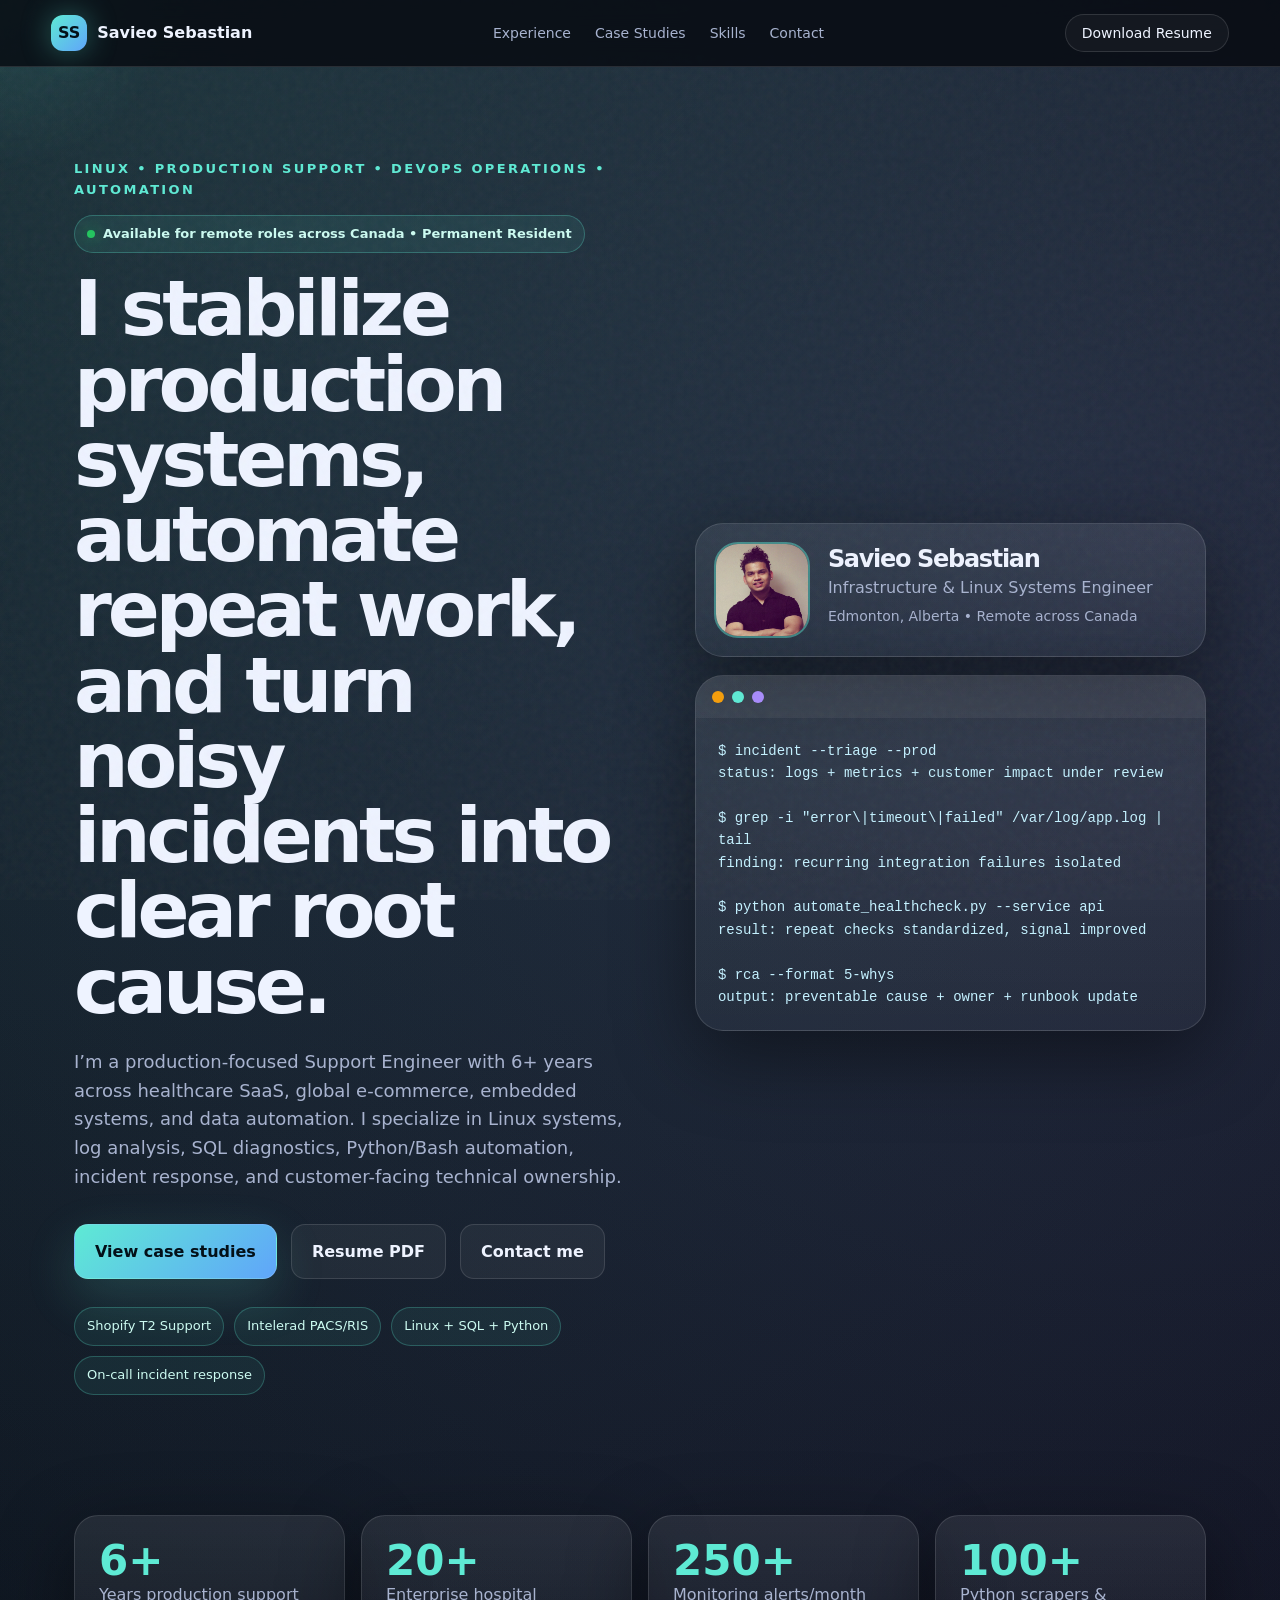
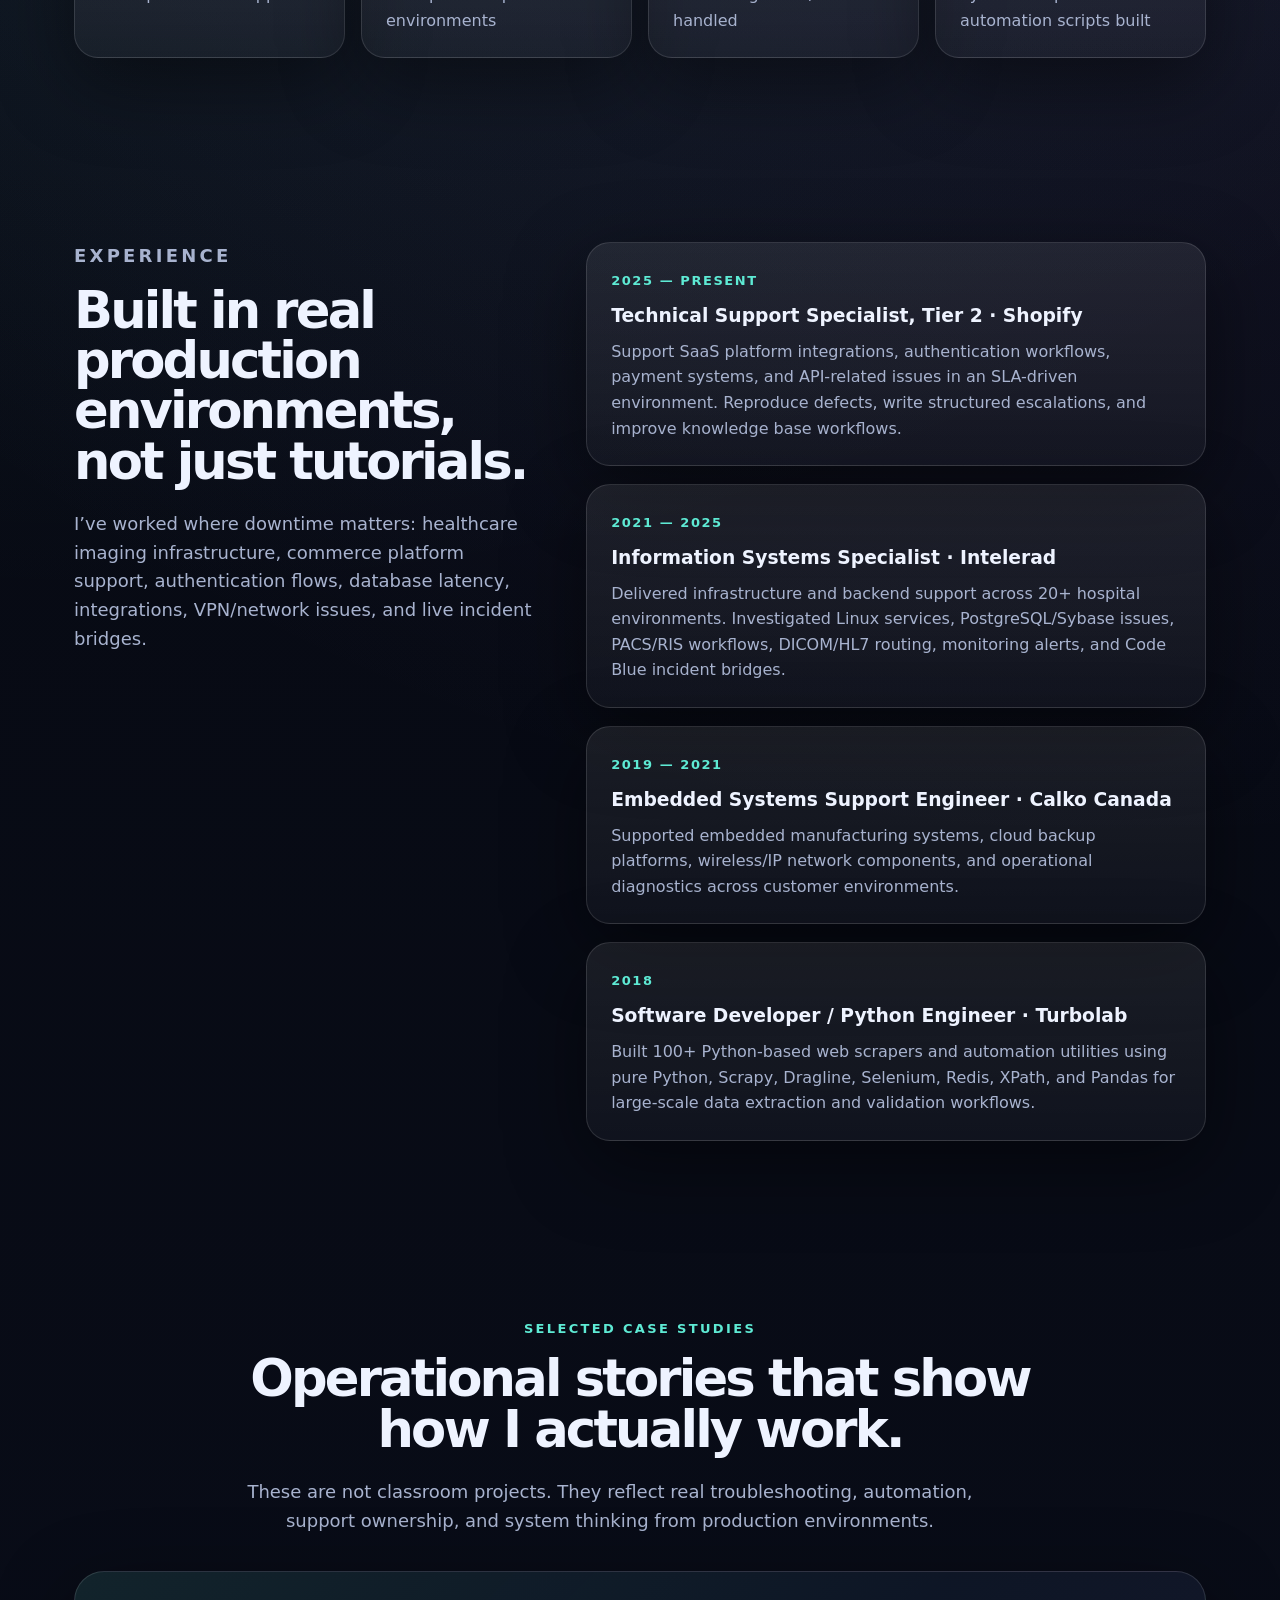
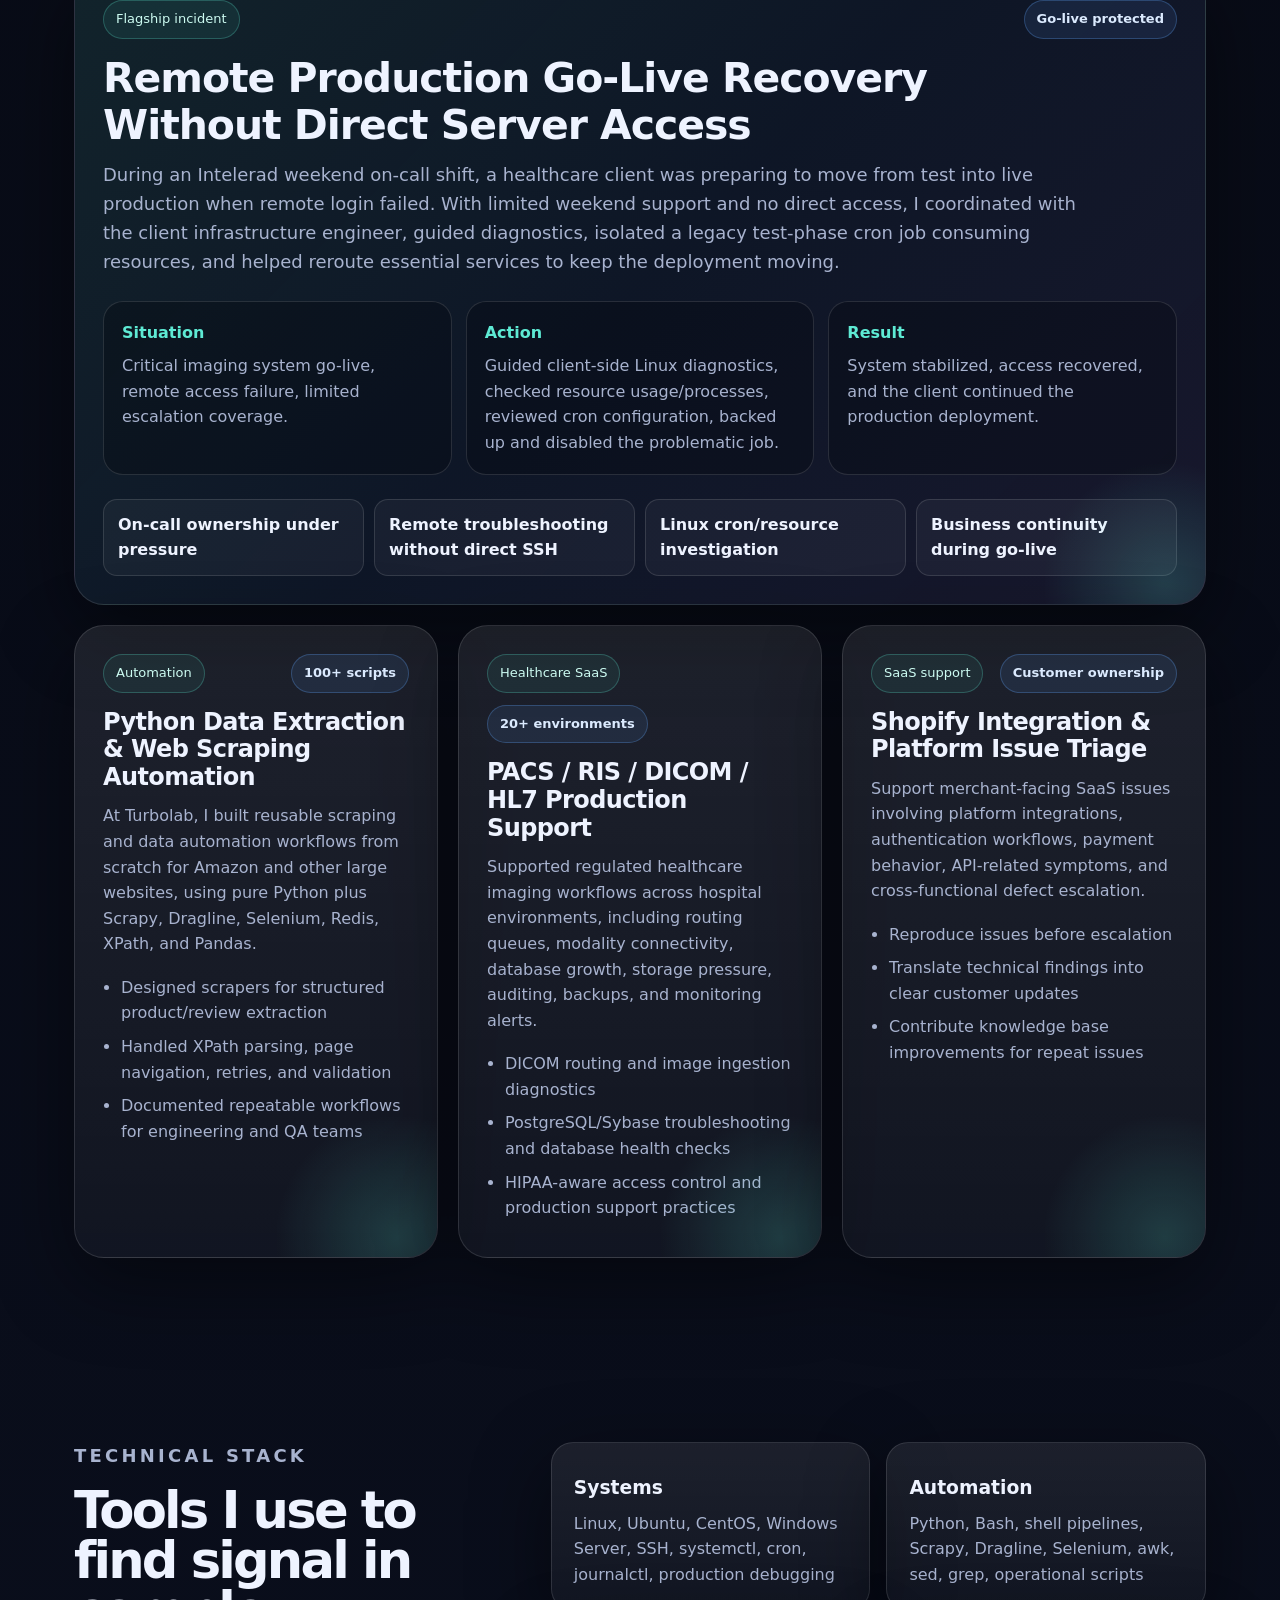
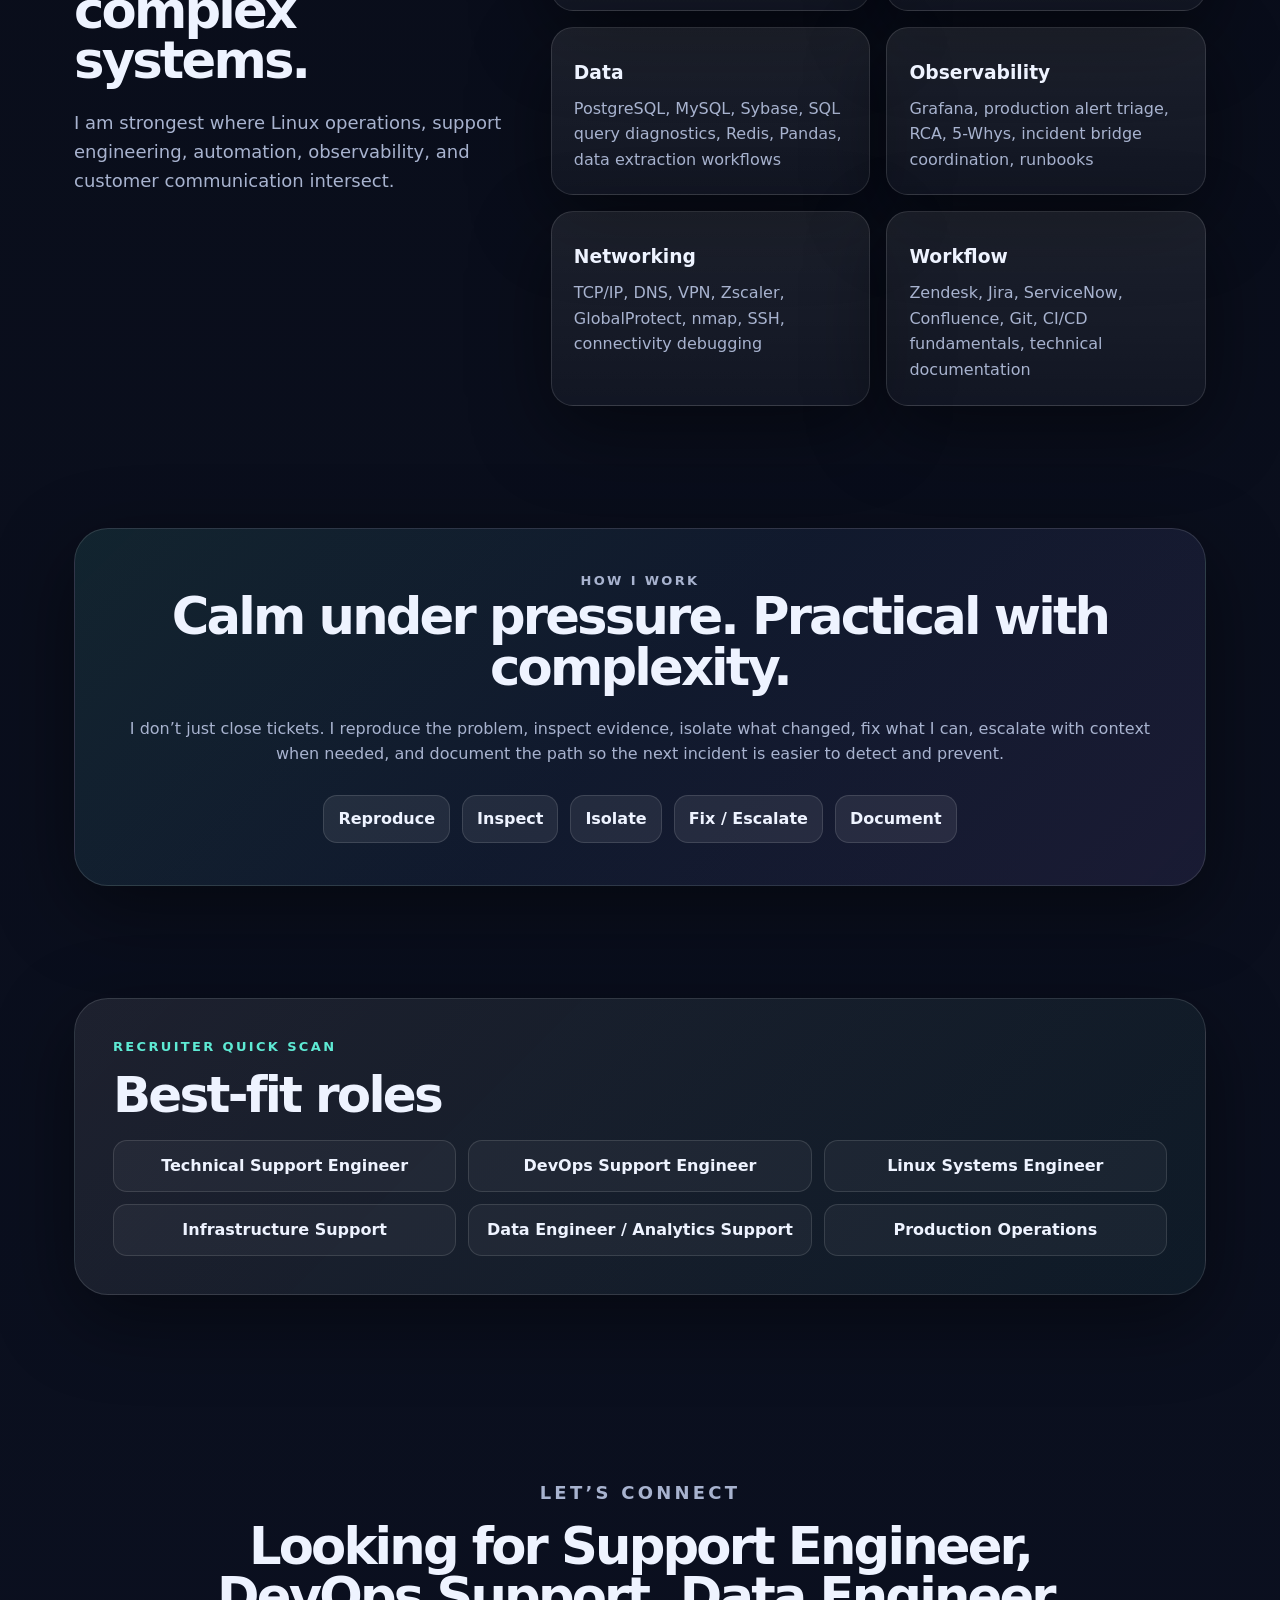
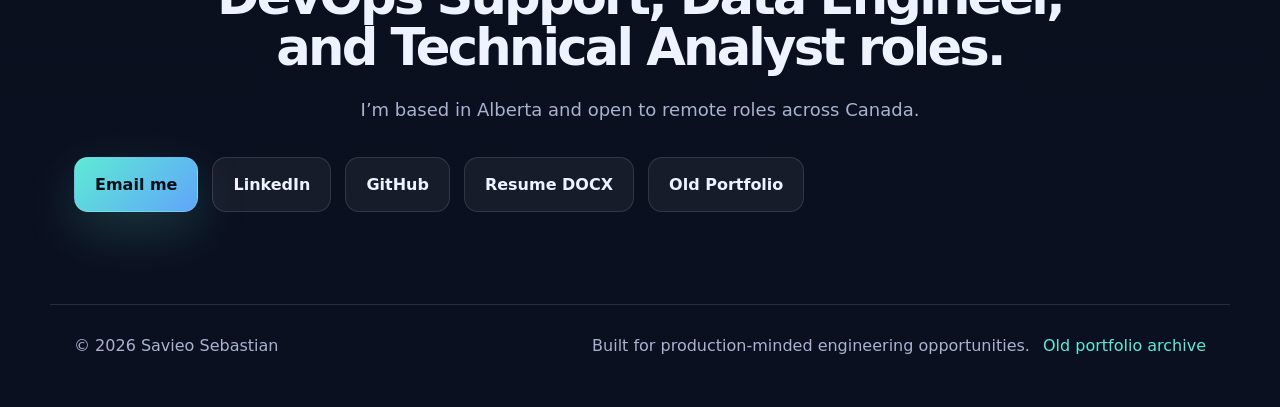
==== commit 2b4efc55: "Build 03 portfolio with case studies Updated the case study data." ====
--- a/index.html
+++ b/index.html
@@ -3,11 +3,21 @@
 <head>
   <meta charset="utf-8" />
   <meta name="viewport" content="width=device-width, initial-scale=1" />
-  <title>Savieo Sebastian | Infrastructure & Linux Systems Engineer</title>
-  <meta name="description" content="Savieo Sebastian is an Infrastructure & Linux Systems Engineer focused on production support, DevOps operations, observability, automation, and distributed systems troubleshooting." />
-  <meta property="og:title" content="Savieo Sebastian | Infrastructure & Linux Systems Engineer" />
-  <meta property="og:description" content="Production-focused engineer specializing in Linux, automation, incident response, observability, and SaaS platform troubleshooting." />
+  <title>Savieo Sebastian | Linux, DevOps Support & Production Operations</title>
+  <meta name="description" content="Savieo Sebastian is a production-focused Infrastructure & Linux Systems Engineer specializing in Linux support, incident response, observability, Python/Bash automation, SQL diagnostics, and healthcare SaaS operations." />
+  <meta name="author" content="Savieo Sebastian" />
+  <meta name="robots" content="index, follow" />
+  <link rel="canonical" href="https://savieo.github.io/savieo/" />
+
+  <meta property="og:title" content="Savieo Sebastian | Production Support, Linux & DevOps Operations" />
+  <meta property="og:description" content="Linux systems, incident response, Python/Bash automation, SQL diagnostics, observability, Shopify SaaS support, and Intelerad healthcare infrastructure experience." />
   <meta property="og:type" content="website" />
+  <meta property="og:url" content="https://savieo.github.io/savieo/" />
+  <meta property="og:image" content="https://savieo.github.io/savieo/assets/img/og-preview.png" />
+  <meta name="twitter:card" content="summary_large_image" />
+  <meta name="twitter:title" content="Savieo Sebastian | Linux, DevOps Support & Production Operations" />
+  <meta name="twitter:description" content="Production-focused support engineer specializing in Linux, incident response, observability, automation, and complex SaaS troubleshooting." />
+  <meta name="twitter:image" content="https://savieo.github.io/savieo/assets/img/og-preview.png" />
   <link rel="stylesheet" href="assets/css/style.css" />
 </head>
 <body>
@@ -15,30 +25,39 @@
   <div class="cursor-glow" id="cursorGlow"></div>
 
   <header class="site-header">
-    <a class="brand" href="#top"><span class="brand-mark">SS</span><span>Savieo Sebastian</span></a>
-    <nav class="nav">
+    <a class="brand" href="#top" aria-label="Savieo Sebastian home"><span class="brand-mark">SS</span><span>Savieo Sebastian</span></a>
+    <nav class="nav" aria-label="Primary navigation">
       <a href="#experience">Experience</a>
-      <a href="#work">Work</a>
+      <a href="#case-studies">Case Studies</a>
       <a href="#skills">Skills</a>
       <a href="#contact">Contact</a>
     </nav>
-    <a class="resume-btn" href="assets/resume/Savieo_Sebastian_Resume.pdf" download>Download Resume</a>
+    <div class="resume-menu">
+      <button class="resume-btn" type="button">Download Resume</button>
+      <div class="resume-dropdown" aria-label="resume download options">
+        <a href="assets/resume/Savieo_Sebastian_Resume.pdf" download>PDF version</a>
+        <a href="assets/resume/Savieo_Sebastian_Resume.docx" download>DOCX version</a>
+      </div>
+    </div>
   </header>
 
   <main id="top">
     <section class="hero section">
       <div class="hero-copy reveal">
-        <p class="eyebrow">Infrastructure • Linux • DevOps Support • Production Operations</p>
-        <h1>I troubleshoot production systems, automate the repetitive, and turn noisy incidents into clear root cause.</h1>
-        <p class="hero-text">I’m a production-focused Support Engineer with 6+ years across healthcare SaaS, e-commerce platforms, and distributed systems. I specialize in Linux systems, log analysis, SQL diagnostics, Python/Bash automation, incident response, and customer-facing technical ownership.</p>
+        <p class="eyebrow">Linux • Production Support • DevOps Operations • Automation</p>
+        <div class="availability-badge">Available for remote roles across Canada • Permanent Resident</div>
+        <h1>I stabilize production systems, automate repeat work, and turn noisy incidents into clear root cause.</h1>
+        <p class="hero-text">I’m a production-focused Support Engineer with 6+ years across healthcare SaaS, global e-commerce, embedded systems, and data automation. I specialize in Linux systems, log analysis, SQL diagnostics, Python/Bash automation, incident response, and customer-facing technical ownership.</p>
         <div class="hero-actions">
-          <a class="button primary" href="#work">View engineering work</a>
+          <a class="button primary" href="#case-studies">View case studies</a>
+          <a class="button secondary" href="assets/resume/Savieo_Sebastian_Resume.pdf" download>Resume PDF</a>
           <a class="button secondary" href="mailto:savieoseb@gmail.com">Contact me</a>
         </div>
         <div class="trust-row">
           <span>Shopify T2 Support</span>
           <span>Intelerad PACS/RIS</span>
           <span>Linux + SQL + Python</span>
+          <span>On-call incident response</span>
         </div>
       </div>
       <div class="hero-panel reveal delay-1">
@@ -53,32 +72,32 @@
         <div class="terminal-card" aria-label="terminal style skills preview">
           <div class="terminal-top"><span></span><span></span><span></span></div>
           <pre><code>$ incident --triage --prod
-status: investigating logs + metrics
+status: logs + metrics + customer impact under review
 
 $ grep -i "error\|timeout\|failed" /var/log/app.log | tail
-finding: auth integration failures isolated
-
-$ python automate_healthcheck.py
-result: repeat checks reduced, signal improved
+finding: recurring integration failures isolated
+
+$ python automate_healthcheck.py --service api
+result: repeat checks standardized, signal improved
 
 $ rca --format 5-whys
-output: preventable cause + owner + runbook</code></pre>
-        </div>
-      </div>
-    </section>
-
-    <section class="metrics section reveal">
+output: preventable cause + owner + runbook update</code></pre>
+        </div>
+      </div>
+    </section>
+
+    <section class="metrics section reveal" aria-label="Key metrics">
       <div class="metric"><strong>6+</strong><span>Years production support</span></div>
       <div class="metric"><strong>20+</strong><span>Enterprise hospital environments</span></div>
       <div class="metric"><strong>250+</strong><span>Monitoring alerts/month handled</span></div>
-      <div class="metric"><strong>85%</strong><span>Issues resolved without escalation</span></div>
+      <div class="metric"><strong>100+</strong><span>Python scrapers & automation scripts built</span></div>
     </section>
 
     <section id="experience" class="section two-col">
       <div class="section-intro reveal">
         <p class="eyebrow">Experience</p>
         <h2>Built in real production environments, not just tutorials.</h2>
-        <p>I’ve worked where downtime matters: healthcare imaging infrastructure, global commerce support, authentication flows, database latency, integrations, VPN/network issues, and incident bridges.</p>
+        <p>I’ve worked where downtime matters: healthcare imaging infrastructure, commerce platform support, authentication flows, database latency, integrations, VPN/network issues, and live incident bridges.</p>
       </div>
       <div class="timeline reveal delay-1">
         <article class="timeline-item">
@@ -92,48 +111,76 @@
           <p>Delivered infrastructure and backend support across 20+ hospital environments. Investigated Linux services, PostgreSQL/Sybase issues, PACS/RIS workflows, DICOM/HL7 routing, monitoring alerts, and Code Blue incident bridges.</p>
         </article>
         <article class="timeline-item">
-          <span class="time">2018 — 2021</span>
-          <h3>Python / Embedded Systems Support</h3>
-          <p>Built 100+ Python automation scripts, supported embedded manufacturing systems, configured networking components, and contributed to QA automation and platform integration work.</p>
-        </article>
-      </div>
-    </section>
-
-    <section id="work" class="section">
+          <span class="time">2019 — 2021</span>
+          <h3>Embedded Systems Support Engineer · Calko Canada</h3>
+          <p>Supported embedded manufacturing systems, cloud backup platforms, wireless/IP network components, and operational diagnostics across customer environments.</p>
+        </article>
+        <article class="timeline-item">
+          <span class="time">2018</span>
+          <h3>Software Developer / Python Engineer · Turbolab</h3>
+          <p>Built 100+ Python-based web scrapers and automation utilities using pure Python, Scrapy, Dragline, Selenium, Redis, XPath, and Pandas for large-scale data extraction and validation workflows.</p>
+        </article>
+      </div>
+    </section>
+
+    <section id="case-studies" class="section case-study-section">
       <div class="center reveal">
-        <p class="eyebrow">Featured work</p>
-        <h2>Engineering work I want to be hired for now.</h2>
-        <p class="section-subtitle">I’m replacing old student projects with practical case studies around reliability, automation, observability, and data troubleshooting.</p>
-      </div>
-      <div class="cards">
-        <article class="case-card reveal">
-          <div class="card-tag">Incident Response</div>
-          <h3>Production Incident Triage & RCA</h3>
-          <p>Structured troubleshooting workflow for live incidents: reproduce symptoms, inspect logs, validate service health, isolate root cause, document 5-Whys, and assign permanent remediation.</p>
+        <p class="eyebrow">Selected case studies</p>
+        <h2>Operational stories that show how I actually work.</h2>
+        <p class="section-subtitle">These are not classroom projects. They reflect real troubleshooting, automation, support ownership, and system thinking from production environments.</p>
+      </div>
+
+      <div class="case-study-grid">
+        <article class="case-study-card hero-case reveal">
+          <div class="case-head">
+            <span class="card-tag">Flagship incident</span>
+            <span class="impact-pill">Go-live protected</span>
+          </div>
+          <h3>Remote Production Go‑Live Recovery Without Direct Server Access</h3>
+          <p class="case-summary">During an Intelerad weekend on-call shift, a healthcare client was preparing to move from test into live production when remote login failed. With limited weekend support and no direct access, I coordinated with the client infrastructure engineer, guided diagnostics, isolated a legacy test-phase cron job consuming resources, and helped reroute essential services to keep the deployment moving.</p>
+          <div class="sar-grid">
+            <div><strong>Situation</strong><p>Critical imaging system go-live, remote access failure, limited escalation coverage.</p></div>
+            <div><strong>Action</strong><p>Guided client-side Linux diagnostics, checked resource usage/processes, reviewed cron configuration, backed up and disabled the problematic job.</p></div>
+            <div><strong>Result</strong><p>System stabilized, access recovered, and the client continued the production deployment.</p></div>
+          </div>
+          <ul class="case-bullets">
+            <li>On-call ownership under pressure</li>
+            <li>Remote troubleshooting without direct SSH</li>
+            <li>Linux cron/resource investigation</li>
+            <li>Business continuity during go-live</li>
+          </ul>
+        </article>
+
+        <article class="case-study-card reveal delay-1">
+          <div class="case-head"><span class="card-tag">Automation</span><span class="impact-pill">100+ scripts</span></div>
+          <h3>Python Data Extraction & Web Scraping Automation</h3>
+          <p>At Turbolab, I built reusable scraping and data automation workflows from scratch for Amazon and other large websites, using pure Python plus Scrapy, Dragline, Selenium, Redis, XPath, and Pandas.</p>
           <ul>
-            <li>Linux logs, service status, SQL diagnostics</li>
-            <li>Runbooks and escalation notes</li>
-            <li>Clear customer-facing updates</li>
-          </ul>
-        </article>
-        <article class="case-card reveal delay-1">
-          <div class="card-tag">Automation</div>
-          <h3>Python & Bash Operational Tooling</h3>
-          <p>Automation scripts for log parsing, health checks, data extraction, and repeatable troubleshooting tasks. Focused on reducing manual effort and improving consistency under pressure.</p>
+            <li>Designed scrapers for structured product/review extraction</li>
+            <li>Handled XPath parsing, page navigation, retries, and validation</li>
+            <li>Documented repeatable workflows for engineering and QA teams</li>
+          </ul>
+        </article>
+
+        <article class="case-study-card reveal delay-2">
+          <div class="case-head"><span class="card-tag">Healthcare SaaS</span><span class="impact-pill">20+ environments</span></div>
+          <h3>PACS / RIS / DICOM / HL7 Production Support</h3>
+          <p>Supported regulated healthcare imaging workflows across hospital environments, including routing queues, modality connectivity, database growth, storage pressure, auditing, backups, and monitoring alerts.</p>
           <ul>
-            <li>Python, Bash, awk, sed, grep</li>
-            <li>Reusable diagnostics workflows</li>
-            <li>Evidence-driven support cases</li>
-          </ul>
-        </article>
-        <article class="case-card reveal delay-2">
-          <div class="card-tag">Healthcare SaaS</div>
-          <h3>PACS / RIS / DICOM / HL7 Support</h3>
-          <p>Supported imaging workflows, routing queues, modality connectivity, database growth, storage pressure, and audit/backup issues across regulated healthcare environments.</p>
+            <li>DICOM routing and image ingestion diagnostics</li>
+            <li>PostgreSQL/Sybase troubleshooting and database health checks</li>
+            <li>HIPAA-aware access control and production support practices</li>
+          </ul>
+        </article>
+
+        <article class="case-study-card reveal delay-1">
+          <div class="case-head"><span class="card-tag">SaaS support</span><span class="impact-pill">Customer ownership</span></div>
+          <h3>Shopify Integration & Platform Issue Triage</h3>
+          <p>Support merchant-facing SaaS issues involving platform integrations, authentication workflows, payment behavior, API-related symptoms, and cross-functional defect escalation.</p>
           <ul>
-            <li>DICOM routing and ingestion diagnostics</li>
-            <li>PostgreSQL/Sybase support</li>
-            <li>HIPAA-aware production operations</li>
+            <li>Reproduce issues before escalation</li>
+            <li>Translate technical findings into clear customer updates</li>
+            <li>Contribute knowledge base improvements for repeat issues</li>
           </ul>
         </article>
       </div>
@@ -143,14 +190,15 @@
       <div class="section-intro reveal">
         <p class="eyebrow">Technical stack</p>
         <h2>Tools I use to find signal in complex systems.</h2>
+        <p>I am strongest where Linux operations, support engineering, automation, observability, and customer communication intersect.</p>
       </div>
       <div class="skill-grid reveal delay-1">
-        <div><h3>Systems</h3><p>Linux, Ubuntu, CentOS, Windows Server, SSH, systemctl, cron, journalctl</p></div>
-        <div><h3>Automation</h3><p>Python, Bash, shell pipelines, log parsing, operational scripts</p></div>
-        <div><h3>Data</h3><p>PostgreSQL, MySQL, Sybase, SQL query diagnostics, performance troubleshooting</p></div>
-        <div><h3>Observability</h3><p>Grafana, production alert triage, RCA, incident bridge coordination</p></div>
-        <div><h3>Networking</h3><p>TCP/IP, DNS, VPN, Zscaler, GlobalProtect, nmap, connectivity debugging</p></div>
-        <div><h3>Workflow</h3><p>Zendesk, Jira, ServiceNow, Confluence, Git, CI/CD fundamentals</p></div>
+        <div><h3>Systems</h3><p>Linux, Ubuntu, CentOS, Windows Server, SSH, systemctl, cron, journalctl, production debugging</p></div>
+        <div><h3>Automation</h3><p>Python, Bash, shell pipelines, Scrapy, Dragline, Selenium, awk, sed, grep, operational scripts</p></div>
+        <div><h3>Data</h3><p>PostgreSQL, MySQL, Sybase, SQL query diagnostics, Redis, Pandas, data extraction workflows</p></div>
+        <div><h3>Observability</h3><p>Grafana, production alert triage, RCA, 5-Whys, incident bridge coordination, runbooks</p></div>
+        <div><h3>Networking</h3><p>TCP/IP, DNS, VPN, Zscaler, GlobalProtect, nmap, SSH, connectivity debugging</p></div>
+        <div><h3>Workflow</h3><p>Zendesk, Jira, ServiceNow, Confluence, Git, CI/CD fundamentals, technical documentation</p></div>
       </div>
     </section>
 
@@ -158,13 +206,28 @@
       <div class="proof-card reveal">
         <p class="eyebrow">How I work</p>
         <h2>Calm under pressure. Practical with complexity.</h2>
-        <p>I don’t just close tickets. I look for patterns, document what actually happened, and make the next incident easier to detect, explain, and prevent.</p>
+        <p>I don’t just close tickets. I reproduce the problem, inspect evidence, isolate what changed, fix what I can, escalate with context when needed, and document the path so the next incident is easier to detect and prevent.</p>
         <div class="workflow">
           <span>Reproduce</span>
           <span>Inspect</span>
           <span>Isolate</span>
-          <span>Fix</span>
+          <span>Fix / Escalate</span>
           <span>Document</span>
+        </div>
+      </div>
+    </section>
+
+    <section class="section recruiter-section reveal">
+      <div class="recruiter-card">
+        <p class="eyebrow">Recruiter quick scan</p>
+        <h2>Best-fit roles</h2>
+        <div class="role-grid">
+          <span>Technical Support Engineer</span>
+          <span>DevOps Support Engineer</span>
+          <span>Linux Systems Engineer</span>
+          <span>Infrastructure Support</span>
+          <span>Data Engineer / Analytics Support</span>
+          <span>Production Operations</span>
         </div>
       </div>
     </section>
@@ -177,6 +240,7 @@
         <a class="button primary" href="mailto:savieoseb@gmail.com">Email me</a>
         <a class="button secondary" href="https://www.linkedin.com/in/savieo-sebastian/" target="_blank" rel="noreferrer">LinkedIn</a>
         <a class="button secondary" href="https://github.com/savieo" target="_blank" rel="noreferrer">GitHub</a>
+        <a class="button secondary" href="assets/resume/Savieo_Sebastian_Resume.docx" download>Resume DOCX</a>
         <a class="button secondary" href="old/">Old Portfolio</a>
       </div>
     </section>
--- a/assets/css/style.css
+++ b/assets/css/style.css
@@ -10,3 +10,27 @@
 @media(max-width:900px){.nav{display:none}.hero,.two-col,.skill-section{grid-template-columns:1fr}.metrics,.cards,.skill-grid{grid-template-columns:1fr}.hero{padding-top:56px}.footer{flex-direction:column}.resume-btn{display:none}}
 
 .old-link{color:var(--cyan);margin-left:8px;text-decoration:none}.old-link:hover{text-decoration:underline}
+
+
+/* Recruiter-focused polish */
+.resume-menu{position:relative}
+.resume-menu:hover .resume-dropdown,.resume-menu:focus-within .resume-dropdown{opacity:1;transform:translateY(0);pointer-events:auto}
+.resume-menu .resume-btn{cursor:pointer;font-family:inherit}
+.resume-dropdown{position:absolute;right:0;top:48px;min-width:180px;background:rgba(16,23,41,.98);border:1px solid var(--line);border-radius:16px;padding:8px;box-shadow:var(--shadow);opacity:0;transform:translateY(-6px);pointer-events:none;transition:.2s ease;z-index:20}
+.resume-dropdown a{display:block;padding:10px 12px;border-radius:10px;color:var(--muted);font-size:14px}
+.resume-dropdown a:hover{background:rgba(94,234,212,.09);color:var(--cyan)}
+.availability-badge{display:inline-flex;align-items:center;gap:8px;margin:0 0 18px;padding:8px 12px;border:1px solid rgba(94,234,212,.28);background:rgba(94,234,212,.08);border-radius:999px;color:#ccfbf1;font-size:13px;font-weight:800}
+.availability-badge:before{content:"";width:8px;height:8px;border-radius:999px;background:var(--green);box-shadow:0 0 16px rgba(34,197,94,.8)}
+.recruiter-section{padding-top:20px}
+.recruiter-card{border-radius:34px;padding:38px;background:linear-gradient(135deg,rgba(255,255,255,.08),rgba(94,234,212,.05));border:1px solid var(--line);box-shadow:var(--shadow)}
+.recruiter-card h2{font-size:clamp(30px,4vw,50px);margin-bottom:20px}
+.role-grid{display:grid;grid-template-columns:repeat(3,1fr);gap:12px}
+.role-grid span{border:1px solid rgba(255,255,255,.12);background:rgba(255,255,255,.045);border-radius:14px;padding:12px 14px;color:var(--text);font-weight:800;text-align:center}
+@media(max-width:900px){.resume-menu{display:none}.role-grid{grid-template-columns:1fr}}
+
+/* Build 03: premium case-study layer */
+.case-study-section{padding-top:86px}
+.case-study-grid{display:grid;grid-template-columns:repeat(3,1fr);gap:20px;margin-top:34px}
+.case-study-card{position:relative;overflow:hidden;border-radius:30px;padding:28px;background:linear-gradient(180deg,rgba(255,255,255,.085),rgba(255,255,255,.035));border:1px solid var(--line);box-shadow:var(--shadow);min-height:360px}
+.case-study-card:before{content:"";position:absolute;right:-80px;bottom:-100px;width:240px;height:240px;background:radial-gradient(circle,rgba(94,234,212,.18),transparent 72%);pointer-events:none}.case-study-card h3{font-size:24px;line-height:1.15;margin:16px 0 12px;letter-spacing:-.025em}.case-study-card p{color:var(--muted);margin:0 0 16px}.case-study-card ul{padding-left:18px;margin:18px 0 0;color:var(--muted)}.case-study-card li{margin:8px 0}.hero-case{grid-column:span 3;min-height:auto;background:linear-gradient(135deg,rgba(94,234,212,.11),rgba(96,165,250,.065),rgba(167,139,250,.095))}.hero-case h3{font-size:clamp(28px,3.2vw,44px);max-width:860px}.case-summary{font-size:18px;max-width:980px}.case-head{display:flex;align-items:center;justify-content:space-between;gap:12px;flex-wrap:wrap}.impact-pill{border:1px solid rgba(96,165,250,.28);background:rgba(96,165,250,.10);color:#dbeafe;border-radius:999px;padding:8px 12px;font-size:13px;font-weight:800}.sar-grid{display:grid;grid-template-columns:repeat(3,1fr);gap:14px;margin:24px 0}.sar-grid div{border:1px solid rgba(255,255,255,.12);background:rgba(6,8,15,.32);border-radius:20px;padding:18px}.sar-grid strong{display:block;color:var(--cyan);margin-bottom:8px}.sar-grid p{margin:0;color:var(--muted)}.case-bullets{display:grid;grid-template-columns:repeat(4,1fr);gap:10px;padding:0!important;list-style:none!important}.case-bullets li{border:1px solid rgba(255,255,255,.12);background:rgba(255,255,255,.045);border-radius:14px;padding:12px 14px;margin:0!important;font-weight:800;color:var(--text)}
+@media(max-width:900px){.case-study-grid{grid-template-columns:1fr}.hero-case{grid-column:auto}.sar-grid,.case-bullets{grid-template-columns:1fr}.case-study-card{min-height:auto}}
